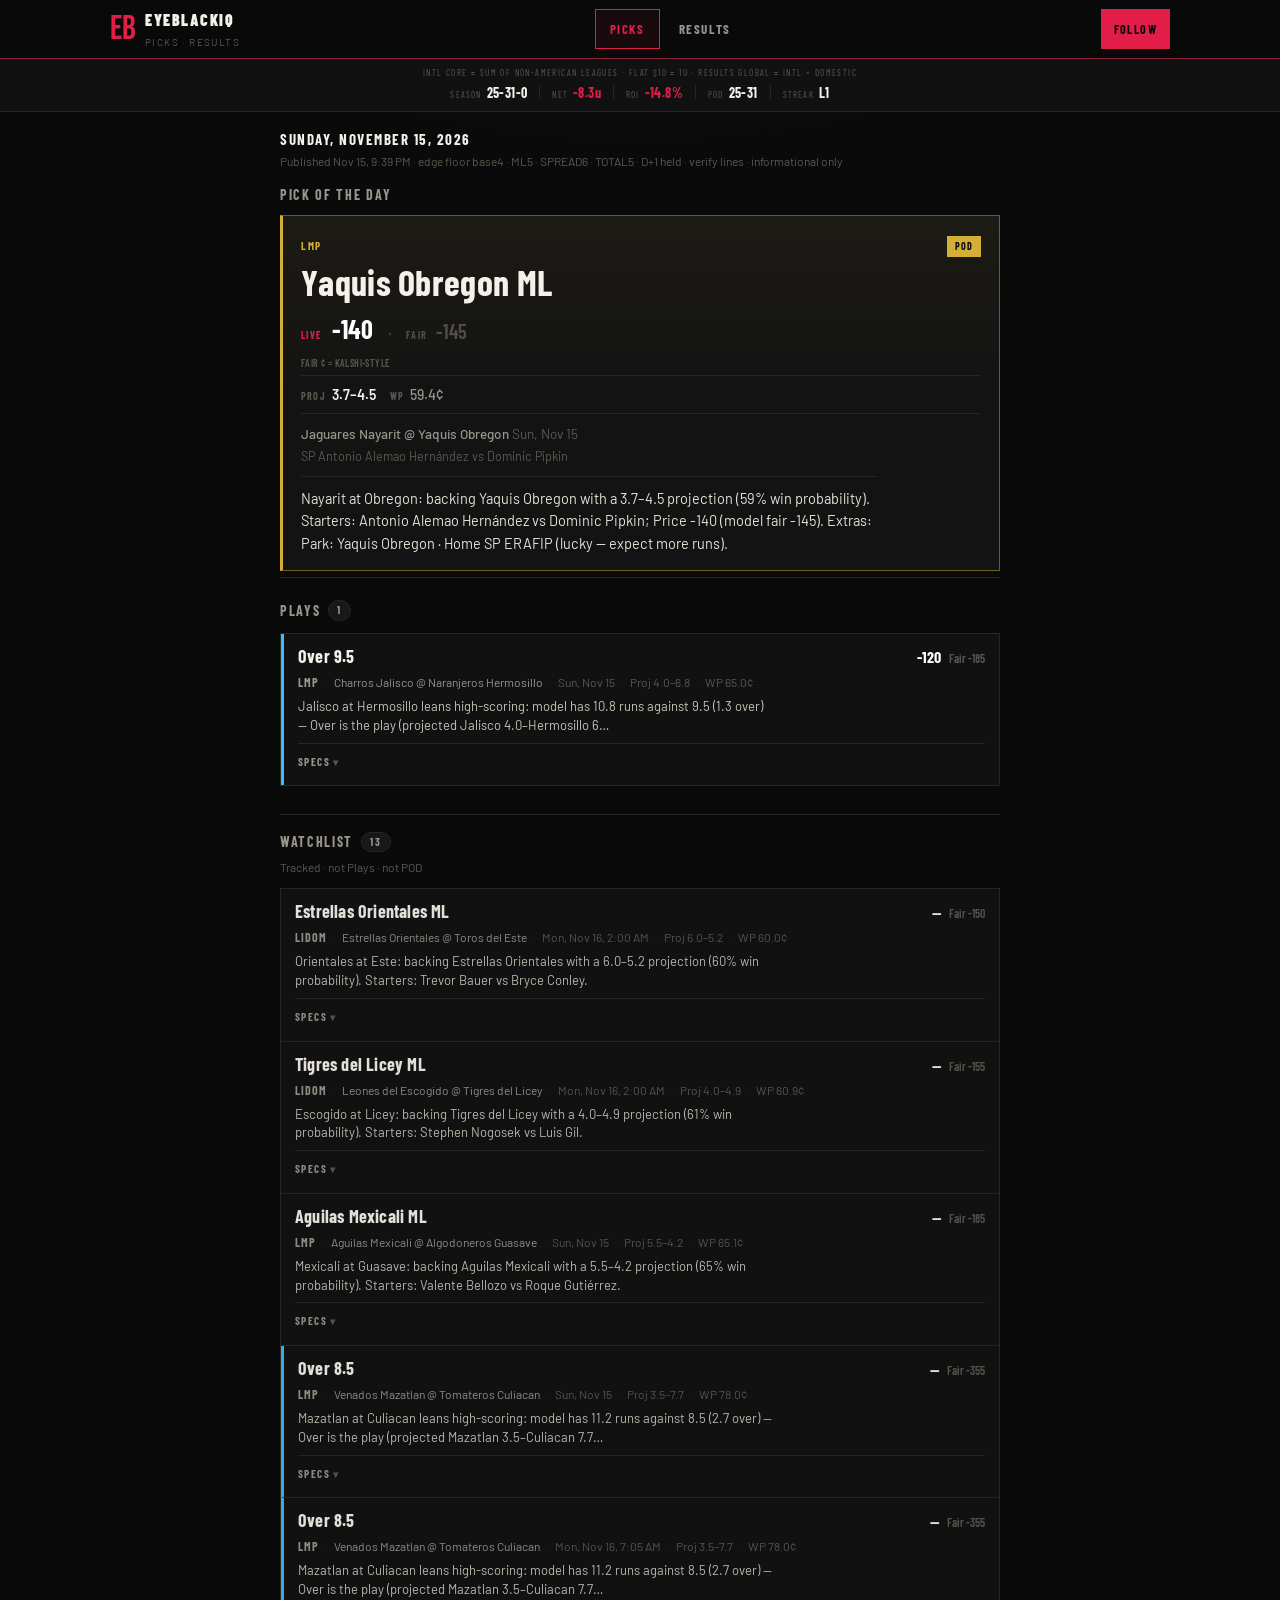
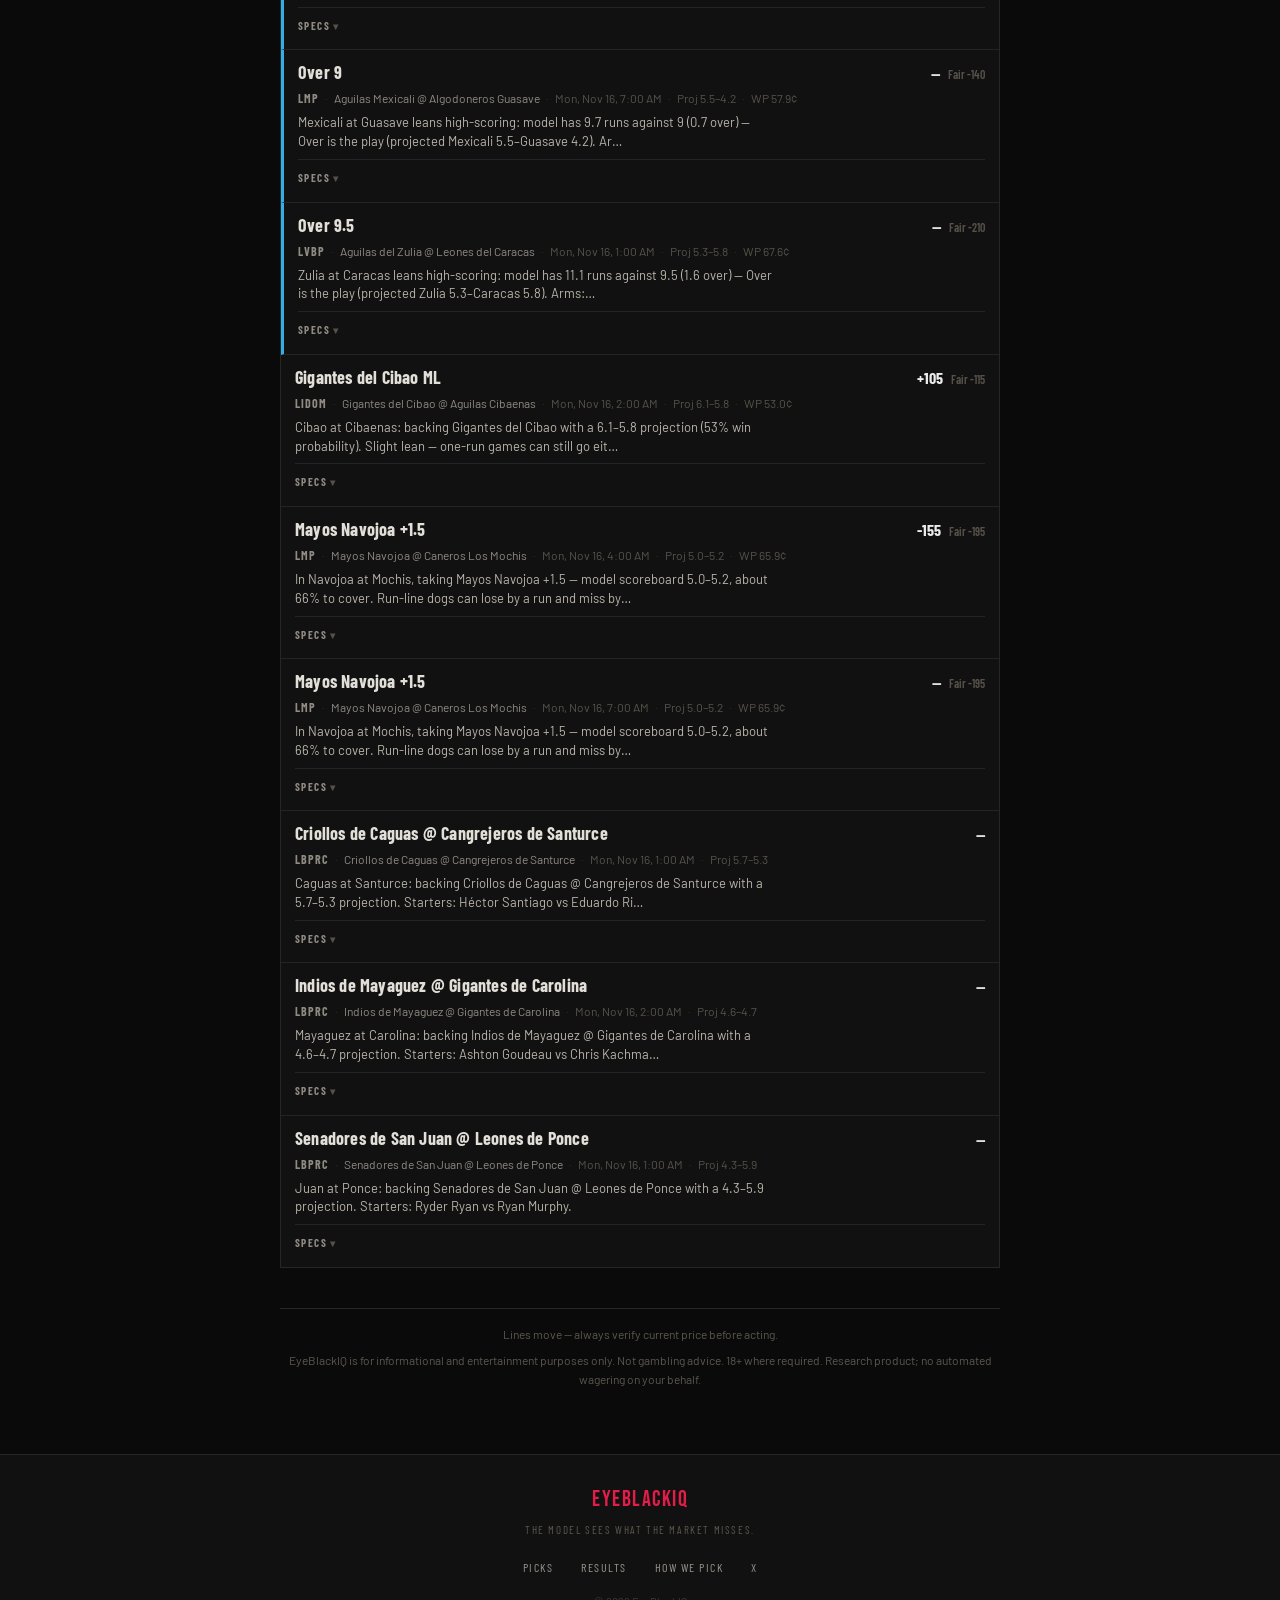
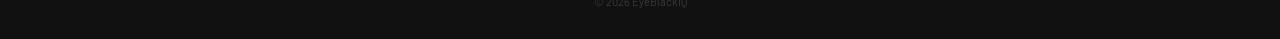
==== docs/index.html @ 1a7ff7d2 "docs: clean slip publish — Proj label + picks/watchlist cache bust Co-authored-by: Cursor <cursorage" ====
<!DOCTYPE html>
<html lang="en">
<head>
<meta charset="UTF-8">
<meta name="viewport" content="width=device-width, initial-scale=1.0">
<title>EyeBlackIQ</title>
<meta name="description" content="EyeBlackIQ — quantitative baseball Plays and Day-1 results. Model projection, fair price, no edge theater.">
<meta property="og:title" content="EyeBlackIQ">
<meta property="og:description" content="Model-backed baseball Plays. Flat units. Day-1 Results.">
<meta property="og:type" content="website">
<meta property="og:url" content="https://eyeblackiq.com/">
<meta name="twitter:card" content="summary">
<link rel="canonical" href="https://eyeblackiq.com/">
<link rel="icon" href="favicon.svg" type="image/svg+xml">
<link rel="stylesheet" href="style.css?v=20261115-proj">
<meta name="robots" content="noindex, nofollow, noarchive, nosnippet">
<link rel="preconnect" href="https://fonts.googleapis.com">
<link rel="preconnect" href="https://fonts.gstatic.com" crossorigin>
<link href="https://fonts.googleapis.com/css2?family=Bebas+Neue&family=Barlow+Condensed:wght@400;600;700;900&family=Barlow:wght@400;500;600&family=IBM+Plex+Mono:wght@500;600&display=swap" rel="stylesheet">
</head>
<body>

<a class="skip-link" href="#main">Skip to content</a>

<header>
  <div class="header-inner">
    <a class="logo-block" href="/" aria-label="EyeBlackIQ home">
      <span class="logo-eb" aria-hidden="true">EB</span>
      <div class="logo-text">
        <span class="logo-name">EyeBlackIQ</span>
        <span class="logo-tag">Picks · Results</span>
      </div>
    </a>
    <nav class="primary-nav" aria-label="Primary" role="tablist">
      <button type="button" class="nav-tab active" role="tab" aria-selected="true" id="nav-picks" data-tab="PICKS">Picks</button>
      <button type="button" class="nav-tab" role="tab" aria-selected="false" id="nav-results" data-tab="RESULTS">Results</button>
    </nav>
    <div class="social-links">
      <a href="https://x.com/EyeBlackIQ" target="_blank" rel="noopener" class="social-btn">Follow</a>
    </div>
  </div>
</header>

<div class="record-bar" aria-label="Season record">
  <div class="record-scope" id="record-scope">Winter CORE · Flat 1u</div>
  <div class="record-inner" id="record-bar-content">
    <div class="record-stat"><span class="stat-label">Season</span><span class="stat-value" id="bar-record">—</span></div>
    <div class="record-divider" aria-hidden="true"></div>
    <div class="record-stat"><span class="stat-label">Net</span><span class="stat-value" id="bar-units">—</span></div>
    <div class="record-divider" aria-hidden="true"></div>
    <div class="record-stat"><span class="stat-label">ROI</span><span class="stat-value" id="bar-roi">—</span></div>
    <div class="record-divider" aria-hidden="true"></div>
    <div class="record-stat"><span class="stat-label">POD</span><span class="stat-value" id="bar-pod">—</span></div>
    <div class="record-divider" aria-hidden="true"></div>
    <div class="record-stat"><span class="stat-label">Streak</span><span class="stat-value" id="bar-streak">—</span></div>
  </div>
</div>

<div class="date-bar">
  <span class="date-label" id="slip-date">Loading…</span>
  <span class="date-sublabel" id="slip-meta">Verify lines before acting · informational only</span>
</div>

<main id="main">

  <section id="picks-panel" role="tabpanel" aria-labelledby="nav-picks">
    <section class="pods-section" id="pods-section" aria-labelledby="pod-heading">
      <h2 class="section-title" id="pod-heading">Pick of the Day</h2>
      <div class="pod-row" id="pod-row">
        <p class="empty-state">Loading…</p>
      </div>
    </section>

    <section class="picks-section" id="plays-section" aria-labelledby="plays-heading">
      <h2 class="section-title" id="plays-heading">
        Plays
        <span class="count-badge" id="rec-count">0</span>
      </h2>
      <div class="picks-list" id="picks-grid">
        <p class="empty-state">Loading…</p>
      </div>
    </section>

    <section class="picks-section teaser-section" id="teaser-section" hidden aria-hidden="true">
      <h2 class="section-title">Watchlist <span class="count-badge" id="teaser-count">0</span></h2>
      <p class="section-note">Tracked · not Plays · not POD</p>
      <div class="picks-list picks-list--watch" id="teaser-grid"></div>
    </section>
  </section>

  <section id="results-section" class="results-section" role="tabpanel" aria-labelledby="nav-results" hidden>
    <div class="results-head">
      <h2 class="section-title">Results <span class="pod-badge" id="results-pod-badge">POD</span></h2>
      <p class="section-note" id="results-sub">Global = INTL + Domestic · Flat 1u · click a league to filter</p>
    </div>

    <div class="res-topline" id="results-topline" aria-label="Total record">
      <div class="res-topline-main">
        <div class="res-topline-scope" id="rc-topline-scope">GLOBAL</div>
        <div class="res-topline-record" id="rc-topline-record">—</div>
        <div class="res-topline-pnl" id="rc-topline-pnl">—</div>
      </div>
      <div class="res-topline-recent" id="rc-topline-recent" aria-label="Recent performance">
        <div class="res-recent-stat"><span class="rk">L10</span><span class="rv" id="rc-recent-l10">—</span></div>
        <div class="res-recent-stat"><span class="rk">Last 7d</span><span class="rv" id="rc-recent-7d">—</span></div>
        <div class="res-recent-stat"><span class="rk">Streak</span><span class="rv" id="rc-recent-streak">—</span></div>
        <div class="res-recent-stat"><span class="rk">Hit%</span><span class="rv" id="rc-recent-hr">—</span></div>
      </div>
    </div>

    <div class="chip-row" id="results-sport-tabs" role="group" aria-label="Results region">
      <button type="button" class="chip active" data-rsport="global" title="All-inclusive = INTL + Domestic">Global</button>
      <button type="button" class="chip" data-rsport="intl" title="Non-American leagues">INTL</button>
      <button type="button" class="chip" data-rsport="domestic" title="MLB + NCAA + MiLB">Domestic</button>
      <button type="button" class="chip chip-advanced" id="results-advanced-toggle" aria-expanded="false" aria-controls="results-advanced">Advanced</button>
    </div>
    <div id="results-advanced" hidden>
      <div class="chip-row" id="results-book-tabs" role="group" aria-label="Book drill-down">
        <button type="button" class="chip" data-rsport="winter" title="Winter subset of INTL">Winter</button>
        <button type="button" class="chip chip-archive" data-rsport="asia" title="Asia subset of INTL">Asia · Archive</button>
        <button type="button" class="chip chip-archive" data-rsport="mlb" title="MLB · Domestic">MLB · Archive</button>
        <button type="button" class="chip chip-archive" data-rsport="ncaa" title="NCAA · Domestic">NCAA · Archive</button>
        <button type="button" class="chip chip-archive" data-rsport="milb" title="MiLB · Domestic">MiLB · Archive</button>
      </div>
      <p class="section-note">Archive books · Flat 1u Record only</p>
    </div>

    <!-- A · Scoreboard -->
    <div class="res-board" id="results-board" aria-label="Global scoreboard">
      <div class="res-board-title">GLOBAL RECORD</div>
      <div class="res-board-global" id="rc-board-global">—</div>
      <div class="res-regions" id="results-regions"></div>
      <div class="res-tiles" id="results-tiles" role="group" aria-label="Leagues"></div>
      <div class="res-board-sum"><span id="rc-filter-label">All leagues</span><span id="rc-board-check">—</span></div>
    </div>

    <!-- B · Wheel + statsheet -->
    <div class="res-desk" id="results-desk">
      <div class="res-gauge" aria-label="Hit rate wheel">
        <div class="res-gauge-ring" id="rc-gauge-ring" style="--hr:50"><span id="rc-gauge-hr">—</span></div>
        <div class="res-gauge-meta">
          <div class="rk" id="rc-gauge-scope">Hit rate</div>
          <div class="rv" id="rc-record">—</div>
          <div class="res-gauge-pnl"><span class="rk" id="rc-pnl-label">PnL (Flat)</span> <span class="rv" id="rc-pnl">—</span></div>
          <div class="muted" id="rc-l50n-label">L50 n <span id="rc-l50n">—</span> · HR <span id="rc-hr">—</span></div>
        </div>
      </div>
      <div class="res-sheet" id="results-league-standings" aria-label="League statsheet"></div>
    </div>

    <div class="results-chart-wrap" id="results-equity-wrap" aria-label="Equity curve">
      <div class="results-chart-title" id="results-equity-title">Running PnL</div>
      <div class="equity-chart" id="results-equity-chart"></div>
    </div>
    <div class="results-chart-wrap" id="results-hr-wrap" aria-label="Hit rate by book" hidden>
      <div class="results-chart-title" id="results-hr-title">Hit rate by book</div>
      <div class="results-chart" id="results-hr-chart"></div>
    </div>
    <details class="results-chart-wrap results-chart-wrap--pnl" id="results-chart-wrap">
      <summary class="results-chart-title" id="results-chart-title">Season PnL by book</summary>
      <div class="results-chart" id="results-chart"></div>
    </details>
    <div class="results-note" id="results-note"></div>
    <div class="results-list-wrap" id="results-list-wrap">
      <ul class="watch-list results-list" id="results-list" role="list">
        <li class="empty-state">Loading Day-1…</li>
      </ul>
    </div>
  </section>

  <div class="disclaimer" id="disclaimer">
    <p>Lines move — always verify current price before acting.</p>
    <p>EyeBlackIQ is for informational and entertainment purposes only. Not gambling advice. 18+ where required. Research product; no automated wagering on your behalf.</p>
  </div>
</main>

<footer>
  <div class="footer-inner">
    <div class="footer-brand">
      <span class="footer-logo">EyeBlackIQ</span>
      <span class="footer-tag">The model sees what the market misses.</span>
    </div>
    <div class="footer-links">
      <button type="button" class="footer-link" id="footer-picks">Picks</button>
      <button type="button" class="footer-link" id="footer-results">Results</button>
      <a href="methodology.html">How we pick</a>
      <a href="https://x.com/EyeBlackIQ" target="_blank" rel="noopener">X</a>
    </div>
    <div class="footer-copy">© 2026 EyeBlackIQ</div>
  </div>
</footer>

<script>
document.title = 'EyeBlackIQ';

let slipData = null;
let day1Data = null;
let activeTab = 'PICKS';
let resultsSport = 'global';
let resultsLeague = null; // clickable league filter (null = all in region)
const PNL_FLAT_KEY = 'pnl_flat_u';

function fmtAm(v) {
  if (v == null || v === '') return null;
  if (typeof v === 'string') {
    const t = v.trim();
    if (/^[+-]\d+$/.test(t)) return t;
    // Decimal odds → American (honest book price)
    if (/^\d+(\.\d+)?$/.test(t) && Number(t) >= 1.01 && Number(t) < 50 && !/^\d{3,}$/.test(t)) {
      const d = Number(t);
      if (d >= 2) return `+${Math.round((d - 1) * 100)}`;
      return `${Math.round(-100 / (d - 1))}`;
    }
  }
  const n = Number(v);
  if (Number.isNaN(n)) return null;
  // Already American magnitude (e.g. 107, -120) — not 1.91 decimal
  if (Math.abs(n) >= 100 || Number.isInteger(n)) return n > 0 ? `+${Math.round(n)}` : `${Math.round(n)}`;
  if (n >= 1.01 && n < 50) {
    if (n >= 2) return `+${Math.round((n - 1) * 100)}`;
    return `${Math.round(-100 / (n - 1))}`;
  }
  return n > 0 ? `+${Math.round(n)}` : `${Math.round(n)}`;
}

function esc(s) {
  return String(s ?? '').replace(/</g, '');
}

/** 1–2 line context for collapsed list; full text stays in Specs. */
function shortBlurb(text, max = 140) {
  const s = String(text || '').trim();
  if (!s) return '';
  const cut = s.split(/(?<=[.!?])\s+/).slice(0, 2).join(' ');
  if (cut.length <= max) return cut;
  return cut.slice(0, max - 1).trimEnd() + '…';
}

function specsPanel(pick) {
  const live = fmtAm(pick.book_am);
  const fair = fmtAm(pick.fair_am);
  const wp = pick.model_wp_pct != null ? pick.model_wp_pct : pick.cover_pct;
  const meta = metaStack(pick);
  const facts = Array.isArray(pick.facts) ? pick.facts.filter(Boolean) : [];
  const sp = [pick.sp_away, pick.sp_home].filter(Boolean).join(' vs ');
  const blurb = String(pick.blurb || '').trim();
  const rows = [];
  const whenSpec = fmtWhen(pick);
  if (whenSpec) {
    rows.push(`<div class="spec-row"><span class="spec-k">When</span><span class="spec-v">${esc(whenSpec)}</span></div>`);
  }
  if (live || fair) {
    rows.push(`<div class="spec-row"><span class="spec-k">Odds</span><span class="spec-v">${live ? `Live ${live}` : ''}${live && fair ? ' · ' : ''}${fair ? `Fair ${fair}` : ''}</span></div>`);
  }
  if (wp != null) {
    rows.push(`<div class="spec-row"><span class="spec-k">Model WP</span><span class="spec-v">${Number(wp).toFixed(1)}¢ <span class="spec-hint">Kalshi-style Fair ¢</span></span></div>`);
  }
  meta.forEach(m => {
    rows.push(`<div class="spec-row"><span class="spec-k">${esc(m.k)}</span><span class="spec-v">${esc(m.v)}</span></div>`);
  });
  if (sp) rows.push(`<div class="spec-row"><span class="spec-k">SP</span><span class="spec-v">${esc(sp)}</span></div>`);
  function microLine(m, label) {
    if (!m || m.era == null) return '';
    const bits = [`${label} ERA ${m.era}`];
    if (m.fip != null) bits.push(`FIP ${m.fip}`);
    if (m.ip != null) bits.push(`${m.ip} IP`);
    const rates = [];
    if (m.k9 != null) rates.push(`K9 ${m.k9}`);
    if (m.bb9 != null) rates.push(`BB9 ${m.bb9}`);
    if (m.hr9 != null) rates.push(`HR9 ${m.hr9}`);
    if (m.whip != null) rates.push(`WHIP ${m.whip}`);
    if (rates.length) bits.push(rates.join(' · '));
    return bits.join(' · ');
  }
  const ma = microLine(pick.sp_away_micro, pick.sp_away || 'Away');
  const mh = microLine(pick.sp_home_micro, pick.sp_home || 'Home');
  if (ma) rows.push(`<div class="spec-row"><span class="spec-k">Away SP</span><span class="spec-v">${esc(ma)}</span></div>`);
  if (mh) rows.push(`<div class="spec-row"><span class="spec-k">Home SP</span><span class="spec-v">${esc(mh)}</span></div>`);
  if (facts.length) {
    rows.push(`<div class="spec-facts">${facts.map(f => `<span class="fact-chip">${esc(f)}</span>`).join('')}</div>`);
  }
  if (blurb) rows.push(`<p class="spec-blurb">${esc(blurb)}</p>`);
  if (!rows.length) return '';
  return `<div class="spec-body">${rows.join('')}</div>`;
}

function ouTone(side) {
  const s = String(side || '');
  if (/under/i.test(s)) return 'under';
  if (/over/i.test(s)) return 'over';
  return '';
}

function metaStack(p) {
  const items = [];
  const mkt = String(p.market || p.bet_type || '').toUpperCase();
  const side = String(p.side || p.bet || '');
  const isTotal = /TOTAL|OU|FG_TOTAL|F5_TOTAL/.test(mkt) || /^(over|under)\b/i.test(side);
  const hasSides = p.proj_away != null && p.proj_home != null;
  const short = /under/i.test(side) ? 'Under' : (/over/i.test(side) ? 'Over' : '');
  const wp = p.model_wp_pct != null ? p.model_wp_pct : p.cover_pct;

  // TOTAL only: proj vs line. Spreads/ML: projected score only (no µ-margin chip).
  if (isTotal && hasSides) {
    const tot = Number(p.proj_away) + Number(p.proj_home);
    const vs = p.line != null ? ` vs ${p.line}` : '';
    items.push({
      k: 'Proj',
      v: `${Number(p.proj_away).toFixed(1)}–${Number(p.proj_home).toFixed(1)} (${tot.toFixed(1)})${vs}${short ? ' — ' + short : ''}`,
      primary: true,
    });
  } else if (isTotal && p.proj_total != null && p.line != null) {
    items.push({
      k: 'Model',
      v: `${Number(p.proj_total).toFixed(1)} vs ${p.line}${short ? ' — ' + short : ''}`,
      primary: true,
    });
  } else if (hasSides) {
    items.push({
      k: 'Proj',
      v: `${Number(p.proj_away).toFixed(1)}–${Number(p.proj_home).toFixed(1)}`,
      primary: true,
    });
  }

  if (wp != null) {
    items.push({
      k: 'WP',
      v: `${Number(wp).toFixed(1)}¢`,
      primary: !(isTotal || hasSides),
    });
  }
  return items;
}

function priceStrip(pick) {
  const fair = fmtAm(pick.fair_am);
  const live = fmtAm(pick.book_am);
  if (!fair && !live) return '';
  const bits = [];
  // Live first (action price); Fair American secondary; Kalshi note on Fair ¢ in meta
  if (live) bits.push(`<span class="price-live"><span class="price-k">Live</span> ${live}</span>`);
  if (fair) bits.push(`<span class="price-fair"><span class="price-k">Fair</span> ${fair}</span>`);
  return `<div class="pick-prices" aria-label="Live and fair odds">${bits.join('<span class="price-sep" aria-hidden="true">·</span>')}<span class="price-caption">Fair ¢ = Kalshi-style</span></div>`;
}

function factsRow(pick, { skip = false } = {}) {
  if (skip) return '';
  const facts = Array.isArray(pick.facts) ? pick.facts.filter(Boolean) : [];
  if (!facts.length) return '';
  return `<div class="pick-facts">${facts.map(f => `<span class="fact-chip">${esc(f)}</span>`).join('')}</div>`;
}

function fmtWhen(pick) {
  // Viewer-local date/time when UTC stamp exists; else date + book HH:MM + league tz.
  if (pick.game_time_utc) {
    const d = new Date(pick.game_time_utc);
    if (!Number.isNaN(d.getTime())) {
      return d.toLocaleString(undefined, {
        weekday: 'short', month: 'short', day: 'numeric',
        hour: 'numeric', minute: '2-digit',
      });
    }
  }
  const gd = String(pick.signal_date || pick.game_date || '').slice(0, 10);
  let dateBit = '';
  if (gd) {
    const d0 = new Date(gd + 'T12:00:00');
    if (!Number.isNaN(d0.getTime())) {
      dateBit = d0.toLocaleDateString(undefined, { weekday: 'short', month: 'short', day: 'numeric' });
    } else {
      dateBit = gd;
    }
  }
  const t = String(pick.game_time || pick.first_pitch || '').trim();
  const tz = String(pick.first_pitch_tz || '').trim();
  if (t && dateBit) return `${dateBit} · ${t}${tz ? ' ' + tz : ''}`;
  if (t) return `${t}${tz ? ' ' + tz : ''}`;
  if (dateBit) return dateBit;
  return '';
}

function pickCard(pick, { hero = false } = {}) {
  const league = pick.league ? String(pick.league) : '';
  const meta = metaStack(pick);
  const tone = ouTone(pick.side);
  const cls = hero
    ? `pick-card pick-card--pod${tone ? ' pick--' + tone : ''}`
    : `pick-row pick-row--play${tone ? ' pick--' + tone : ''}`;
  const metaHtml = meta.map(r =>
    `<span class="meta-item"><span class="meta-k">${esc(r.k)}</span><span class="meta-v${r.primary ? '' : ' meta-v--secondary'}">${esc(r.v)}</span></span>`
  ).join('');
  const sp = [pick.sp_away, pick.sp_home].filter(Boolean).join(' vs ');
  const when = fmtWhen(pick);
  const blurb = String(pick.blurb || '').trim();
  const facts = Array.isArray(pick.facts) ? pick.facts.filter(Boolean).slice(0, 4) : [];
  return `
  <article class="${cls}">
    <div class="pick-header">
      <span class="pick-kicker">${esc(league)}</span>
      ${hero ? '<span class="pod-crown">POD</span>' : ''}
      ${tone ? `<span class="ou-chip ou-chip--${tone}">${tone === 'over' ? 'Over' : 'Under'}</span>` : ''}
    </div>
    <div class="pick-side">${esc(pick.side) || '—'}</div>
    ${priceStrip(pick)}
    ${metaHtml ? `<div class="meta-row" aria-label="Model synopsis">${metaHtml}</div>` : ''}
    ${pick.game ? `<div class="pick-game">${esc(pick.game)}${when ? ` <span class="pick-time">${esc(when)}</span>` : ''}</div>` : ''}
    ${sp ? `<div class="pick-sp">SP ${esc(sp)}</div>` : ''}
    ${!blurb && facts.length ? `<div class="pick-facts">${facts.map(f => `<span class="fact-chip">${esc(f)}</span>`).join('')}</div>` : ''}
    ${blurb ? `<p class="pick-blurb">${esc(blurb)}</p>` : ''}
  </article>`;
}

/** Plays + Watchlist = lean list + click-to-expand Specs (POD stays hero card). */
function leanListItem(pick, { watch = false } = {}) {
  const live = fmtAm(pick.book_am);
  const fair = fmtAm(pick.fair_am);
  const league = pick.league ? String(pick.league) : '';
  const when = fmtWhen(pick);
  const tone = ouTone(pick.side);
  const bits = [];
  if (league) bits.push(`<span class="watch-lg">${esc(league)}</span>`);
  if (pick.game) bits.push(`<span class="watch-game">${esc(pick.game)}</span>`);
  if (when) bits.push(`<span class="watch-time">${esc(when)}</span>`);
  if (pick.proj_away != null && pick.proj_home != null) {
    bits.push(`<span class="watch-proj">Proj ${Number(pick.proj_away).toFixed(1)}–${Number(pick.proj_home).toFixed(1)}</span>`);
  } else if (pick.proj_total != null) {
    bits.push(`<span class="watch-proj">Proj μ ${Number(pick.proj_total).toFixed(1)}</span>`);
  }
  const leanWp = pick.model_wp_pct != null ? pick.model_wp_pct : pick.cover_pct;
  if (leanWp != null) {
    bits.push(`<span class="watch-wp">WP ${Number(leanWp).toFixed(1)}¢</span>`);
  }
  const ctx = shortBlurb(pick.blurb);
  const specs = specsPanel(pick);
  return `
  <li class="watch-item${tone ? ' pick--' + tone : ''}${watch ? ' watch-item--teaser' : ''}">
    <div class="watch-main">
      <span class="watch-side">${esc(pick.side) || '—'}</span>
      <span class="watch-odds" aria-label="American odds">${live ? `<span class="watch-live">${live}</span>` : '—'}${fair ? `<span class="watch-fair">Fair ${fair}</span>` : ''}</span>
    </div>
    ${bits.length ? `<div class="watch-sub">${bits.join('<span class="watch-dot" aria-hidden="true">·</span>')}</div>` : ''}
    ${ctx ? `<p class="watch-ctx">${esc(ctx)}</p>` : ''}
    ${specs ? `<details class="spec-drop"><summary>Specs</summary>${specs}</details>` : ''}
  </li>`;
}
function watchListItem(pick) { return leanListItem(pick, { watch: true }); }

function resultsListItem(r, key) {
  const pv = Number(r[key] != null ? r[key] : r.pnl_u || 0);
  const cls = pv > 0 ? 'pos' : (pv < 0 ? 'neg' : '');
  const bet = String(r.bet || '');
  const tone = ouTone(bet);
  const odds = fmtAm(r.odds) || (r.odds != null && r.odds !== '' ? esc(r.odds) : '—');
  const note = String(r.note || '').trim();
  const tag = String(r.outcome_tag || '').trim();
  const closeLoss = !!r.close_loss || /CLOSE LOSS/i.test(tag) || /CLOSE LOSS/i.test(note);
  const closeWin = !!r.close_win || /CLOSE WIN/i.test(tag);
  const ctx = shortBlurb(note, 140);
  const when = fmtWhen(r);
  const bits = [];
  if (when) bits.push(`<span class="watch-time">${esc(when)}</span>`);
  else if (r.date) bits.push(`<span class="watch-time">${esc(r.date)}</span>`);
  if (r.league) bits.push(`<span class="watch-lg">${esc(r.league)}</span>`);
  if (r.market) bits.push(`<span class="watch-hit">${esc(r.market)}</span>`);
  if (r.actual != null && r.actual !== '') bits.push(`<span class="watch-proj">${esc(r.actual)}</span>`);
  if (closeLoss) bits.push(`<span class="outcome-tag outcome-tag--close-loss">CLOSE LOSS</span>`);
  else if (closeWin) bits.push(`<span class="outcome-tag outcome-tag--close-win">CLOSE WIN</span>`);
  else if (tag) bits.push(`<span class="outcome-tag">${esc(tag)}</span>`);
  const specRows = [];
  specRows.push(`<div class="spec-row"><span class="spec-k">Odds</span><span class="spec-v">${odds}</span></div>`);
  if (r.book) specRows.push(`<div class="spec-row"><span class="spec-k">Book</span><span class="spec-v">${esc(r.book)}</span></div>`);
  if (r.actual != null && r.actual !== '') {
    specRows.push(`<div class="spec-row"><span class="spec-k">Score</span><span class="spec-v">${esc(r.actual)}</span></div>`);
  }
  if (r.cover_margin_runs != null && r.cover_margin_runs !== '') {
    specRows.push(`<div class="spec-row"><span class="spec-k">Cover</span><span class="spec-v">${esc(Number(r.cover_margin_runs).toFixed(1))}</span></div>`);
  }
  specRows.push(`<div class="spec-row"><span class="spec-k">PnL</span><span class="spec-v ${cls}">${fmtU(pv)}</span></div>`);
  if (note) specRows.push(`<p class="spec-blurb">${esc(note)}</p>`);
  return `
  <li class="watch-item results-item ${cls}${tone ? ' pick--' + tone : ''}${closeLoss ? ' results-item--close-loss' : ''}">
    <div class="watch-main">
      <span class="watch-side">${esc(bet) || '—'}</span>
      <span class="watch-odds" aria-label="American odds">
        <span class="watch-live">${odds}</span>
        <span class="watch-result ${resultClass(r.result)}">${esc(r.result) || '—'}</span>
      </span>
    </div>
    ${bits.length ? `<div class="watch-sub">${bits.join('<span class="watch-dot" aria-hidden="true">·</span>')}</div>` : ''}
    ${ctx ? `<p class="watch-ctx">${esc(ctx)}</p>` : ''}
    <details class="spec-drop">
      <summary>Specs</summary>
      <div class="spec-body">${specRows.join('')}</div>
    </details>
  </li>`;
}

function isPlay(p) {
  if (!p || typeof p !== 'object') return false;
  if (String(p.confidence || '') === 'lower') return false;
  const tier = String(p.public_tier || p.tier || '').toUpperCase();
  const tab = String(p.tab || '').toUpperCase();
  const src = String(p.pick_source || '').toUpperCase();
  if (tier === 'PLAY' || tier === 'CORE' || tier === 'FINAL') return true;
  if (tab === 'FINAL') return true;
  if (src.includes('FINAL_CORE')) return true;
  // Engine often stamps is_pod / Play confidence without public_tier
  if (p.is_pod) return true;
  if (String(p.confidence || '').toLowerCase() === 'play') return true;
  return false;
}

function renderPicks() {
  const today = slipData?.date || '';
  const fwdHeld = String((slipData?.policy || {}).forward_slate || 'held') === 'held';
  const all = (slipData?.recommended || []).filter(isPlay).filter(p => {
    if (!p.signal_date) return true;
    if (p.signal_date === today) return true;
    // D+1: hold off public Plays until stamp day (policy.forward_slate=held)
    if (fwdHeld) return false;
    try {
      const d0 = new Date(today + 'T12:00:00Z');
      const d1 = new Date(d0.getTime() + 86400000).toISOString().slice(0, 10);
      return p.signal_date === d1;
    } catch (e) { return p.signal_date === today; }
  });
  const podsRaw = Array.isArray(slipData?.pod)
    ? slipData.pod
    : (slipData?.pod ? [slipData.pod] : []);
  const pods = (podsRaw.length ? podsRaw : all.filter(p => p.is_pod)).filter(isPlay);
  const podKeys = new Set(pods.map(p => `${p.side}|${p.game}|${p.signal_date || ''}`));
  // POD exclusivity: do not re-list POD under Plays
  const rest = all.filter(p => !podKeys.has(`${p.side}|${p.game}|${p.signal_date || ''}`));
  const emptyDay = !!slipData?.empty || (!all.length && !pods.length);

  const podEl = document.getElementById('pod-row');
  const grid = document.getElementById('picks-grid');
  const count = document.getElementById('rec-count');
  const playsSec = document.getElementById('plays-section');

  if (podEl) {
    podEl.innerHTML = pods.length
      ? pods.map(p => pickCard(p, { hero: true })).join('')
      : '<p class="empty-state">No POD today</p>';
  }

  if (count) count.textContent = String(rest.length);
  if (grid && playsSec) {
    if (emptyDay) {
      playsSec.hidden = false;
      if (count) count.textContent = '0';
      grid.innerHTML = '<div class="empty-panel"><strong>No Picks Today</strong><span>No Play cleared.</span></div>';
      if (podEl) podEl.innerHTML = '<p class="empty-state">No POD today</p>';
    } else if (!rest.length) {
      playsSec.hidden = true;
      grid.innerHTML = '';
    } else {
      playsSec.hidden = false;
      // List-leaner Plays (POD remains hero card above)
      grid.innerHTML = `<ul class="watch-list watch-list--plays" role="list">${rest.map(p => leanListItem(p)).join('')}</ul>`;
    }
  }

  const teaserSec = document.getElementById('teaser-section');
  const teaserGrid = document.getElementById('teaser-grid');
  const teaserCount = document.getElementById('teaser-count');
  // Watchlist always when tracked PLUS exists (even on Play days) — list UX, not cards
  const watch = (slipData?.teaser || []).filter(p =>
    String(p.confidence || '') === 'lower' || String(p.public_tier || '') === 'Watchlist'
  );
  if (teaserSec && teaserGrid) {
    if (watch.length) {
      teaserSec.hidden = false;
      teaserSec.setAttribute('aria-hidden', 'false');
      if (teaserCount) teaserCount.textContent = String(watch.length);
      teaserGrid.innerHTML = `<ul class="watch-list" role="list">${watch.map(watchListItem).join('')}</ul>`;
    } else {
      teaserSec.hidden = true;
      teaserSec.setAttribute('aria-hidden', 'true');
      teaserGrid.innerHTML = '';
    }
  }
}

function updateRecordBar(rec) {
  const set = (id, v) => { const el = document.getElementById(id); if (el) el.textContent = v; };
  const net = rec.net_units || 0;
  set('bar-record', `${rec.wins || 0}-${rec.losses || 0}-${rec.pushes || 0}`);
  set('bar-units', `${net >= 0 ? '+' : ''}${Number(net).toFixed(1)}u`);
  set('bar-roi', `${(rec.roi || 0) >= 0 ? '+' : ''}${Number(rec.roi || 0).toFixed(1)}%`);
  set('bar-pod', `${rec.pod_wins || 0}-${rec.pod_losses || 0}`);
  set('bar-streak', rec.streak || '—');
  const uel = document.getElementById('bar-units');
  const rel = document.getElementById('bar-roi');
  if (uel) uel.className = 'stat-value ' + (net >= 0 ? 'positive' : 'negative');
  if (rel) rel.className = 'stat-value ' + ((rec.roi || 0) >= 0 ? 'positive' : 'negative');
  const scope = document.getElementById('record-scope');
  if (scope) {
    const src = rec.source || 'INTL CORE';
    const units = rec.units_policy || 'Flat 1u';
    scope.textContent = `${src} · ${units} · Results Global = INTL + Domestic`;
  }
}

function updateDateBar(slip) {
  const dateEl = document.getElementById('slip-date');
  const metaEl = document.getElementById('slip-meta');
  if (dateEl) {
    if (slip.date) {
      const d = new Date(slip.date + 'T12:00:00');
      dateEl.textContent = d.toLocaleDateString('en-US', { weekday: 'long', month: 'long', day: 'numeric', year: 'numeric' });
    } else {
      dateEl.textContent = 'No slip date';
    }
  }
  if (metaEl) {
    let gen = '';
    if (slip.generated) {
      try {
        const g = new Date(slip.generated);
        gen = `Published ${g.toLocaleString('en-US', { month: 'short', day: 'numeric', hour: 'numeric', minute: '2-digit' })} · `;
      } catch (e) { /* ignore */ }
    }
    const floor = (slip.policy && (slip.policy.edge_floor_label || (slip.policy.edge_floor_pp != null ? `${slip.policy.edge_floor_pp}pp` : ''))) || '3.5pp';
    const fwd = (slip.policy && slip.policy.forward_slate === 'published') ? 'D+1 on' : 'D+1 held';
    metaEl.textContent = `${gen}edge floor ${floor} · ${fwd} · verify lines · informational only`;
  }
  // Dynamic OG title hint for shares
  if (slip.pod && slip.pod[0] && slip.pod[0].side) {
    document.title = `EyeBlackIQ · POD ${slip.pod[0].side}`;
  }
}

async function loadDay1() {
  if (day1Data) return day1Data;
  const bust = 't=' + Date.now();
  for (const url of ['data/day1_results_latest.json?' + bust]) {
    try {
      const r = await fetch(url, { cache: 'no-store' });
      if (!r.ok) continue;
      day1Data = await r.json();
      if (day1Data) return day1Data;
    } catch (e) { /* next */ }
  }
  return null;
}

function fmtU(v) {
  const n = Number(v || 0);
  return (n >= 0 ? '+' : '') + n.toFixed(2) + 'u';
}
function resultClass(res) {
  const r = (res || '').toLowerCase();
  if (r === 'correct') return 'res-win';
  if (r === 'wrong') return 'res-loss';
  if (r === 'push') return 'res-push';
  return 'res-void';
}
function rowsForSport(d, sport, leagueFilter) {
  if (!d) return [];
  function blockRows(b) {
    if (!b) return [];
    if (b.l50 && b.l50.length) return b.l50.slice();
    const raw = b.slip_rows || [];
    return raw
      .filter(r => ['correct', 'wrong', 'push'].includes(String(r.result || '').toLowerCase()))
      .sort((a, b) => String(b.date || '').localeCompare(String(a.date || '')))
      .slice(0, 50);
  }
  let rows = [];
  if (sport === 'global') {
    if (d.global && d.global.l50 && d.global.l50.length) rows = d.global.l50.slice();
    else if (d.global_l50 && d.global_l50.length) rows = d.global_l50.slice();
    else rows = []
      .concat(blockRows(d.mlb), blockRows(d.ncaa), blockRows(d.milb), blockRows(d.asia), blockRows(d.winter))
      .sort((a, b) => String(b.date || '').localeCompare(String(a.date || '')))
      .slice(0, 50);
  } else if (sport === 'intl') {
    rows = blockRows(d.intl);
    if (!rows.length) rows = []
      .concat(blockRows(d.winter), blockRows(d.asia))
      .sort((a, b) => String(b.date || '').localeCompare(String(a.date || '')))
      .slice(0, 50);
  } else if (sport === 'domestic') {
    rows = blockRows(d.domestic);
    if (!rows.length) rows = []
      .concat(blockRows(d.mlb), blockRows(d.ncaa), blockRows(d.milb))
      .sort((a, b) => String(b.date || '').localeCompare(String(a.date || '')))
      .slice(0, 50);
  } else if (sport === 'mlb') rows = blockRows(d.mlb);
  else if (sport === 'asia') rows = blockRows(d.asia);
  else if (sport === 'winter') rows = blockRows(d.winter);
  else if (sport === 'ncaa') rows = blockRows(d.ncaa);
  else if (sport === 'milb') rows = blockRows(d.milb);
  if (leagueFilter) {
    const lf = String(leagueFilter).toUpperCase();
    rows = rows.filter(r => String(r.league || '').toUpperCase() === lf);
  }
  return rows;
}

function tallyRows(rows, key) {
  let w = 0, l = 0, p = 0, pnl = 0;
  rows.forEach(r => {
    const res = (r.result || '').toLowerCase();
    if (res === 'correct') w++;
    else if (res === 'wrong') l++;
    else if (res === 'push') p++;
    pnl += Number(r[key] != null ? r[key] : r.pnl_u || 0);
  });
  const den = w + l;
  return {
    correct: w, wrong: l, push: p, n: rows.length,
    hr: den ? w / den : null, pnl_u: pnl,
    record: `${w}-${l}` + (p ? `-${p}` : '')
  };
}

function equityFromRows(rows, key) {
  const chron = rows.slice().sort((a, b) => String(a.date || '').localeCompare(String(b.date || '')));
  let cum = 0;
  return chron.map(r => {
    cum += Number(r[key] != null ? r[key] : r.pnl_u || 0);
    return { date: r.date, cum_u: cum };
  });
}

function leagueRowsForSport(d, sport) {
  if (!d) return [];
  if (sport === 'global' && d.global && d.global.by_league) return d.global.by_league;
  if (sport === 'intl' && d.intl && d.intl.by_league) return d.intl.by_league;
  if (sport === 'domestic' && d.domestic && d.domestic.by_league) return d.domestic.by_league;
  if (sport === 'winter' && d.winter && d.winter.by_league) return d.winter.by_league;
  if (sport === 'asia' && d.asia && d.asia.by_league) {
    const bl = d.asia.by_league;
    if (Array.isArray(bl)) return bl;
    return Object.keys(bl).map(lg => {
      const s = bl[lg] || {};
      return {
        league: lg, region: 'INTL',
        wins: s.correct || 0, losses: s.wrong || 0, pushes: s.push || 0,
        n: s.graded || s.n || 0, hr: s.hr, pnl_u: s.pnl_u, record: s.record
      };
    });
  }
  return [];
}

function renderResultsChart(d) {
  const host = document.getElementById('results-chart');
  const title = document.getElementById('results-chart-title');
  if (!host) return;
  const chart = d && d.chart;
  const bars = (chart && chart.bars) || [];
  if (title) title.textContent = (chart && chart.title) || 'Season PnL by book';
  if (!bars.length) { host.innerHTML = ''; return; }
  const maxAbs = Math.max(1, ...bars.map(b => Math.abs(Number(b.pnl_u) || 0)));
  host.innerHTML = bars.map(b => {
    const v = Number(b.pnl_u) || 0;
    const pct = Math.max(4, Math.round((Math.abs(v) / maxAbs) * 100));
    const cls = v >= 0 ? 'pos' : 'neg';
    const label = String(b.label || '').replace(/</g, '');
    const txt = (v >= 0 ? '+' : '') + v.toFixed(1) + 'u';
    return `<div class="rc-bar-row"><span class="rc-bar-label">${label}</span><div class="rc-bar-track"><div class="rc-bar-fill ${cls}" style="width:${pct}%"></div></div><span class="rc-bar-val ${cls}">${txt}</span></div>`;
  }).join('');
}

function renderHrChart(d) {
  const host = document.getElementById('results-hr-chart');
  const title = document.getElementById('results-hr-title');
  if (!host) return;
  let bars = (d && d.hr_chart && d.hr_chart.bars) || [];
  if (!bars.length && d) {
    // Derive from slip_summary when hr_chart absent
    bars = ['mlb', 'asia', 'winter', 'ncaa'].map(k => {
      const s = (d[k] && d[k].slip_summary) || {};
      const hr = s.hr != null ? Number(s.hr) : null;
      return { label: k.toUpperCase() === 'NCAA' ? 'NCAA' : k.charAt(0).toUpperCase() + k.slice(1), hr, n: s.n || 0 };
    }).filter(b => b.hr != null);
  }
  if (title) title.textContent = (d && d.hr_chart && d.hr_chart.title) || 'Hit rate by book';
  if (!bars.length) { host.innerHTML = ''; return; }
  host.innerHTML = bars.map(b => {
    const hr = Number(b.hr || 0) * 100;
    const pct = Math.max(4, Math.min(100, Math.round(hr)));
    const cls = hr >= 55 ? 'pos' : (hr >= 50 ? 'mid' : 'neg');
    const label = String(b.label || '').replace(/</g, '');
    return `<div class="rc-bar-row"><span class="rc-bar-label">${label}</span><div class="rc-bar-track"><div class="rc-bar-fill ${cls}" style="width:${pct}%"></div></div><span class="rc-bar-val ${cls}">${hr.toFixed(1)}%</span></div>`;
  }).join('');
}

function seasonForSport(d, sport) {
  if (!d) return null;
  if (sport === 'asia') return d.asia && d.asia.slip_summary;
  if (sport === 'winter') return d.winter && d.winter.slip_summary;
  if (sport === 'ncaa') return d.ncaa && d.ncaa.slip_summary;
  if (sport === 'mlb') return d.mlb && d.mlb.slip_summary;
  if (sport === 'milb') return d.milb && d.milb.slip_summary;
  if (sport === 'intl') return d.intl && d.intl.slip_summary;
  if (sport === 'domestic') return d.domestic && d.domestic.slip_summary;
  // Global = all-inclusive INTL + Domestic (never Winter-only)
  if (sport === 'global') {
    if (d.global && d.global.slip_summary) return d.global.slip_summary;
    if (d.global && d.global.by_league && d.global.by_league.length) {
      const rows = d.global.by_league;
      const c = rows.reduce((a, r) => a + Number(r.wins || 0), 0);
      const w = rows.reduce((a, r) => a + Number(r.losses || 0), 0);
      const p = rows.reduce((a, r) => a + Number(r.pushes || 0), 0);
      const pnl = rows.reduce((a, r) => a + Number(r.pnl_u || 0), 0);
      const den = c + w;
      return { correct: c, wrong: w, push: p, n: c + w + p, hr: den ? c / den : null, pnl_u: pnl,
        note: 'Global = sum of leagues' };
    }
  }
  return null;
}

function renderBoardAndTiles(d, sport, leagueFilter, unitKey) {
  const tilesHost = document.getElementById('results-tiles');
  const regionsHost = document.getElementById('results-regions');
  const boardGlobal = document.getElementById('rc-board-global');
  const boardCheck = document.getElementById('rc-board-check');
  const filterLab = document.getElementById('rc-filter-label');
  const leagues = leagueRowsForSport(d, sport) || [];
  const season = seasonForSport(d, sport);
  if (boardGlobal) {
    if (leagueFilter) {
      const lg = leagues.find(x => String(x.league).toUpperCase() === String(leagueFilter).toUpperCase());
      boardGlobal.textContent = lg
        ? `${lg.league} ${lg.record || ((lg.wins||0)+'-'+(lg.losses||0))} · ${fmtU(lg.pnl_u)}`
        : String(leagueFilter);
    } else if (season) {
      const rec = `${season.correct || 0}-${season.wrong || 0}` + ((season.push || 0) ? `-${season.push}` : '');
      boardGlobal.innerHTML = `<span>${esc(rec)}</span> <span class="${(season.pnl_u||0)>=0?'pos':'neg'}">${fmtU(season.pnl_u)}</span>`;
    } else boardGlobal.textContent = '—';
  }
  if (regionsHost && d.global && d.global.by_region) {
    const intl = d.global.by_region.INTL || d.intl && d.intl.slip_summary || {};
    const dom = d.global.by_region.DOMESTIC || d.domestic && d.domestic.slip_summary || {};
    regionsHost.innerHTML = `
      <button type="button" class="res-region ${sport==='intl'?'active':''}" data-rsport="intl">
        <div class="lab">INTL</div>
        <div class="wl">${esc((intl.record) || ((intl.correct||0)+'-'+(intl.wrong||0)))}</div>
        <div class="${(intl.pnl_u||0)>=0?'pos':'neg'}">${fmtU(intl.pnl_u)}</div>
      </button>
      <button type="button" class="res-region ${sport==='domestic'?'active':''}" data-rsport="domestic">
        <div class="lab">Domestic</div>
        <div class="wl">${esc((dom.record) || ((dom.correct||0)+'-'+(dom.wrong||0)))}</div>
        <div class="${(dom.pnl_u||0)>=0?'pos':'neg'}">${fmtU(dom.pnl_u)}</div>
      </button>`;
  } else if (regionsHost) regionsHost.innerHTML = '';
  if (tilesHost) {
    if (!leagues.length) { tilesHost.innerHTML = ''; }
    else {
      tilesHost.innerHTML = leagues.map(r => {
        const lg = String(r.league || '');
        const on = leagueFilter && String(leagueFilter).toUpperCase() === lg.toUpperCase();
        const cls = Number(r.pnl_u || 0) >= 0 ? 'pos' : 'neg';
        return `<button type="button" class="res-tile ${on?'active':''}" data-league="${esc(lg)}" aria-pressed="${on?'true':'false'}">
          <div class="lg">${esc(lg)}</div>
          <div class="wl">${esc(r.record || ((r.wins||0)+'-'+(r.losses||0)))}</div>
          <div class="${cls}">${fmtU(r.pnl_u)}</div>
        </button>`;
      }).join('');
    }
  }
  if (filterLab) filterLab.textContent = leagueFilter ? `Filter · ${leagueFilter}` : 'All leagues in view';
  if (boardCheck && leagues.length) {
    const sw = leagues.reduce((a, r) => a + Number(r.wins || 0), 0);
    const sl = leagues.reduce((a, r) => a + Number(r.losses || 0), 0);
    const su = leagues.reduce((a, r) => a + Number(r.pnl_u || 0), 0);
    boardCheck.textContent = `sum ${sw}-${sl} · ${fmtU(su)}`;
  } else if (boardCheck) boardCheck.textContent = '—';
}

function renderLeagueStandings(d, sport, leagueFilter) {
  const host = document.getElementById('results-league-standings');
  if (!host) return;
  let rows = leagueRowsForSport(d, sport) || [];
  let head = sport === 'global' ? 'Statsheet · Global' : `Statsheet · ${String(sport).toUpperCase()}`;
  if (!rows.length) { host.innerHTML = ''; return; }
  if (leagueFilter) {
    rows = rows.filter(r => String(r.league || '').toUpperCase() === String(leagueFilter).toUpperCase());
    head += ` · ${leagueFilter}`;
  }
  const sumW = rows.reduce((a, r) => a + Number(r.wins || 0), 0);
  const sumL = rows.reduce((a, r) => a + Number(r.losses || 0), 0);
  const sumP = rows.reduce((a, r) => a + Number(r.pushes || 0), 0);
  const sumU = rows.reduce((a, r) => a + Number(r.pnl_u || 0), 0);
  host.innerHTML =
    `<div class="lg-head">${head} <span class="lg-sum">${sumW}-${sumL}${sumP ? '-' + sumP : ''} · ${fmtU(sumU)}</span></div>` +
    `<div class="lg-row lg-row--head"><span>League</span><span>Region</span><span>W-L</span><span>Hit%</span><span>PnL</span></div>` +
    rows.map(r => {
      const hr = r.hr != null ? (Number(r.hr) * 100).toFixed(0) + '%' : '—';
      const cls = Number(r.pnl_u || 0) >= 0 ? 'pos' : 'neg';
      const on = leagueFilter && String(leagueFilter).toUpperCase() === String(r.league || '').toUpperCase();
      return `<button type="button" class="lg-row lg-row--btn ${on?'active':''}" data-league="${esc(r.league || '')}">
        <span class="lg-name">${esc(r.league || '')}</span>
        <span class="muted">${esc(r.region || '')}</span>
        <span>${esc(r.record || ((r.wins||0)+'-'+(r.losses||0)))}</span>
        <span>${hr}</span>
        <span class="${cls}">${fmtU(r.pnl_u)}</span>
      </button>`;
    }).join('') +
    `<div class="lg-row lg-row--total"><span>TOTAL</span><span></span><span>${sumW}-${sumL}${sumP?'-'+sumP:''}</span><span></span><span class="${sumU>=0?'pos':'neg'}">${fmtU(sumU)}</span></div>`;
}

function renderEquityCurve(curve) {
  const wrap = document.getElementById('results-equity-wrap');
  const host = document.getElementById('results-equity-chart');
  const title = document.getElementById('results-equity-title');
  if (!wrap || !host) return;
  if (!curve || !curve.length) { wrap.hidden = true; host.innerHTML = ''; return; }
  wrap.hidden = false;
  if (title) title.textContent = resultsLeague
    ? `Running PnL · ${resultsLeague} (Flat)`
    : `Running PnL · ${resultsSport} (Flat)`;
  const vals = curve.map(p => Number(p.cum_u || 0));
  const minV = Math.min(0, ...vals);
  const maxV = Math.max(0, ...vals);
  const span = Math.max(0.01, maxV - minV);
  const w = 320, h = 72, pad = 4;
  const pts = curve.map((p, i) => {
    const x = pad + (i / Math.max(1, curve.length - 1)) * (w - pad * 2);
    const y = h - pad - ((Number(p.cum_u || 0) - minV) / span) * (h - pad * 2);
    return `${x.toFixed(1)},${y.toFixed(1)}`;
  }).join(' ');
  const last = vals[vals.length - 1] || 0;
  const zeroY = h - pad - ((0 - minV) / span) * (h - pad * 2);
  const cls = last >= 0 ? 'pos' : 'neg';
  host.innerHTML = `<svg viewBox="0 0 ${w} ${h}" class="equity-svg" role="img" aria-label="Running PnL"><line x1="${pad}" x2="${w-pad}" y1="${zeroY}" y2="${zeroY}" class="equity-zero"/><polyline points="${pts}" class="equity-line ${cls}" fill="none"/></svg><div class="equity-end ${cls}">${fmtU(last)}</div>`;
}

function renderGauge(tally) {
  const ring = document.getElementById('rc-gauge-ring');
  const hrEl = document.getElementById('rc-gauge-hr');
  const scope = document.getElementById('rc-gauge-scope');
  const hrPct = tally.hr != null ? Math.round(tally.hr * 1000) / 10 : null;
  if (ring) ring.style.setProperty('--hr', hrPct != null ? String(hrPct) : '0');
  if (hrEl) hrEl.textContent = hrPct != null ? hrPct.toFixed(1) + '%' : '—';
  if (scope) scope.textContent = resultsLeague
    ? `${resultsLeague} hit rate`
    : (resultsSport === 'global' ? 'Global hit rate' : `${String(resultsSport).toUpperCase()} hit rate`);
}

function resultsScopeLabel() {
  if (resultsLeague) return String(resultsLeague).toUpperCase();
  if (resultsSport === 'global') return 'GLOBAL';
  if (resultsSport === 'intl') return 'INTL';
  if (resultsSport === 'domestic') return 'DOMESTIC';
  return String(resultsSport || 'GLOBAL').toUpperCase();
}

function streakFromRows(rowsNewestFirst) {
  let n = 0;
  let kind = null;
  for (const r of rowsNewestFirst) {
    const res = String(r.result || '').toLowerCase();
    if (res === 'push') continue;
    if (res !== 'correct' && res !== 'wrong') continue;
    const k = res === 'correct' ? 'W' : 'L';
    if (!kind) kind = k;
    if (k !== kind) break;
    n += 1;
  }
  return kind && n ? `${kind}${n}` : '—';
}

function recentForm(rows, key) {
  const graded = (rows || []).filter(r =>
    ['correct', 'wrong', 'push'].includes(String(r.result || '').toLowerCase())
  );
  // rowsForSport is newest-first
  const l10 = graded.slice(0, 10);
  const t10 = tallyRows(l10, key);
  const cutoff = new Date();
  cutoff.setDate(cutoff.getDate() - 7);
  const cut = cutoff.toISOString().slice(0, 10);
  const last7 = graded.filter(r => String(r.date || '') >= cut);
  const t7 = tallyRows(last7, key);
  return {
    l10: t10,
    d7: t7,
    streak: streakFromRows(graded),
  };
}

function syncTopRecordBar(show, recent, scopeLabel) {
  const set = (id, v) => { const el = document.getElementById(id); if (el) el.textContent = v; };
  const net = Number(show.pnl_u || 0);
  const hrPct = show.hr != null ? (Number(show.hr) * 100) : null;
  const roi = show.n ? (net / Math.max(1, Number(show.n))) * 100 : 0;
  set('bar-record', show.record || '—');
  set('bar-units', fmtU(net).replace('u', '') + 'u');
  set('bar-roi', `${roi >= 0 ? '+' : ''}${roi.toFixed(1)}%`);
  set('bar-pod', recent.streak || '—');
  set('bar-streak', recent.l10.record || '—');
  const uel = document.getElementById('bar-units');
  const rel = document.getElementById('bar-roi');
  if (uel) uel.className = 'stat-value ' + (net >= 0 ? 'positive' : 'negative');
  if (rel) rel.className = 'stat-value ' + (roi >= 0 ? 'positive' : 'negative');
  // Re-label bar when on Results: Season→Record, POD→Streak, Streak→L10
  const labels = document.querySelectorAll('#record-bar-content .record-stat .stat-label');
  if (labels && labels.length >= 5 && activeTab === 'RESULTS') {
    labels[0].textContent = 'Record';
    labels[1].textContent = 'Net';
    labels[2].textContent = 'u/bet';
    labels[3].textContent = 'Streak';
    labels[4].textContent = 'L10';
  }
  const scope = document.getElementById('record-scope');
  if (scope) {
    scope.textContent = `Results · ${scopeLabel} · Flat 1u` +
      (hrPct != null ? ` · ${hrPct.toFixed(1)}%` : '');
  }
}

function renderTopline(show, recent, scopeLabel) {
  const set = (id, v) => { const el = document.getElementById(id); if (el) el.textContent = v; };
  set('rc-topline-scope', scopeLabel);
  set('rc-topline-record', show.record || '—');
  const pnlEl = document.getElementById('rc-topline-pnl');
  if (pnlEl) {
    pnlEl.textContent = fmtU(show.pnl_u);
    pnlEl.className = 'res-topline-pnl ' + ((show.pnl_u || 0) >= 0 ? 'pos' : 'neg');
  }
  const l10 = recent.l10;
  set('rc-recent-l10', l10.record || '—');
  const d7 = recent.d7;
  set('rc-recent-7d', d7.n ? (d7.record + ' · ' + fmtU(d7.pnl_u)) : '—');
  set('rc-recent-streak', recent.streak || '—');
  set('rc-recent-hr', show.hr != null ? ((show.hr) * 100).toFixed(1) + '%' : '—');
  const boardTitle = document.querySelector('#results-board .res-board-title');
  if (boardTitle) boardTitle.textContent = scopeLabel + ' RECORD';
}

function renderResults() {
  const d = day1Data;
  const list = document.getElementById('results-list');
  const badge = document.getElementById('results-pod-badge');
  const note = document.getElementById('results-note');
  if (!d) {
    if (list) list.innerHTML = '<li class="empty-state">Day-1 JSON missing</li>';
    return;
  }
  if (badge) badge.textContent = d.pod_day || 'POD';
  const key = PNL_FLAT_KEY;
  const rows = rowsForSport(d, resultsSport, resultsLeague);
  const tally = tallyRows(rows, key);
  const season = seasonForSport(d, resultsSport);
  // Flat Record SoT when no league filter; else L50/filter tally
  const useSeason = !resultsLeague && season && season.n;
  let show = useSeason ? {
    correct: season.correct || 0,
    wrong: season.wrong || 0,
    push: season.push || 0,
    hr: season.hr,
    pnl_u: season.pnl_u,
    record: `${season.correct || 0}-${season.wrong || 0}` + ((season.push || 0) ? `-${season.push}` : ''),
    n: season.n || rows.length
  } : tally;
  // League tile click: prefer by_league season row when available (full book, not only L50)
  if (resultsLeague) {
    const lgRows = leagueRowsForSport(d, resultsSport) || [];
    const hit = lgRows.find(r => String(r.league || '').toUpperCase() === String(resultsLeague).toUpperCase());
    if (hit && (Number(hit.n || 0) > 0 || Number(hit.wins || 0) + Number(hit.losses || 0) > 0)) {
      const w = Number(hit.wins || 0), l = Number(hit.losses || 0), p = Number(hit.pushes || 0);
      const den = w + l;
      show = {
        correct: w, wrong: l, push: p,
        hr: hit.hr != null ? Number(hit.hr) : (den ? w / den : null),
        pnl_u: Number(hit.pnl_u || 0),
        record: hit.record || `${w}-${l}` + (p ? `-${p}` : ''),
        n: Number(hit.n || (w + l + p))
      };
    }
  }
  const recent = recentForm(rows, key);
  const scopeLabel = resultsScopeLabel();

  renderTopline(show, recent, scopeLabel);
  syncTopRecordBar(show, recent, scopeLabel);
  renderHrChart(d);
  renderResultsChart(d);
  renderBoardAndTiles(d, resultsSport, resultsLeague, key);
  renderLeagueStandings(d, resultsSport, resultsLeague);
  renderEquityCurve(equityFromRows(rows, key));
  renderGauge(show);

  const set = (id, val) => { const el = document.getElementById(id); if (el) el.textContent = val; };
  set('rc-record', show.record);
  set('rc-hr', show.hr != null ? ((show.hr) * 100).toFixed(1) + '%' : '—');
  set('rc-pnl', fmtU(show.pnl_u));
  set('rc-l50n', String(rows.length));
  const pnlEl = document.getElementById('rc-pnl');
  if (pnlEl) pnlEl.className = 'rv ' + ((show.pnl_u || 0) >= 0 ? 'positive' : 'negative');
  const pnlLab = document.getElementById('rc-pnl-label');
  if (pnlLab) pnlLab.textContent = scopeLabel + ' PnL (Flat)';

  if (note) {
    const arch = (d[resultsSport] && d[resultsSport].status === 'ARCHIVE') ? 'ARCHIVE' : '';
    const fresh = (d.results_freshness && d.results_freshness.stale) ? (d.results_freshness.note || 'stale') : '';
    const floor = d.edge_floor_label || '';
    const graded = (d.results_freshness && d.results_freshness.winter_graded_max) || '';
    const align = resultsSport === 'global' ? 'Global=INTL+Domestic'
      : (resultsSport === 'intl' ? 'INTL=non-American'
        : (resultsSport === 'domestic' ? 'Domestic=MLB+NCAA+MiLB' : ''));
    const filt = resultsLeague ? `league=${resultsLeague}` : '';
    note.textContent = [d.units_policy, d.sp_policy, floor ? `floor ${floor}` : '', graded ? `graded→${graded}` : '', align, filt, arch, fresh, 'slip≠LOG'].filter(Boolean).join(' · ');
  }
  if (!list) return;
  if (!rows.length) {
    list.innerHTML = '<li class="empty-state">No L50 rows for this filter.</li>';
    return;
  }
  list.innerHTML = rows.map(r => resultsListItem(r, key)).join('');
}

function cleanLandingUrl() {
  // Home link always = Picks. Drop legacy #results / ?tab= so shared URLs don't reopen Results.
  const u = new URL(location.href);
  const dirty = u.hash || u.searchParams.has('tab');
  if (!dirty) return;
  u.hash = '';
  u.searchParams.delete('tab');
  history.replaceState(null, '', u.pathname + (u.search || '') || '/');
}

function showTab(tab, { fromUser = false } = {}) {
  activeTab = tab === 'RESULTS' ? 'RESULTS' : 'PICKS';
  document.querySelectorAll('.nav-tab').forEach(b => {
    const on = b.dataset.tab === activeTab;
    b.classList.toggle('active', on);
    b.setAttribute('aria-selected', on ? 'true' : 'false');
  });
  const picks = document.getElementById('picks-panel');
  const results = document.getElementById('results-section');
  if (!fromUser) cleanLandingUrl();
  else if (location.hash || new URL(location.href).searchParams.has('tab')) cleanLandingUrl();
  if (activeTab === 'RESULTS') {
    if (picks) picks.hidden = true;
    if (results) results.hidden = false;
    loadDay1().then(renderResults).catch(() => {
      const el = document.getElementById('results-list');
      if (el) el.innerHTML = '<li class="empty-state">Results load error</li>';
    });
  } else {
    if (picks) picks.hidden = false;
    if (results) results.hidden = true;
    // Restore Picks-mode record bar labels
    const labels = document.querySelectorAll('#record-bar-content .record-stat .stat-label');
    if (labels && labels.length >= 5) {
      labels[0].textContent = 'Season';
      labels[1].textContent = 'Net';
      labels[2].textContent = 'ROI';
      labels[3].textContent = 'POD';
      labels[4].textContent = 'Streak';
    }
    renderPicks();
  }
}

document.querySelectorAll('.nav-tab').forEach(btn => {
  btn.addEventListener('click', () => showTab(btn.dataset.tab, { fromUser: true }));
});
document.getElementById('footer-picks')?.addEventListener('click', () => showTab('PICKS', { fromUser: true }));
document.getElementById('footer-results')?.addEventListener('click', () => showTab('RESULTS', { fromUser: true }));
document.querySelector('.logo-block')?.addEventListener('click', (e) => {
  // Logo always returns to Picks (same-page SPA)
  if (location.pathname === '/' || /index\.html$/i.test(location.pathname)) {
    e.preventDefault();
    showTab('PICKS', { fromUser: true });
    window.scrollTo({ top: 0, behavior: 'smooth' });
  }
});

document.getElementById('results-advanced-toggle')?.addEventListener('click', () => {
  const panel = document.getElementById('results-advanced');
  const btn = document.getElementById('results-advanced-toggle');
  if (!panel || !btn) return;
  const open = panel.hidden;
  panel.hidden = !open;
  btn.setAttribute('aria-expanded', open ? 'true' : 'false');
});
function selectResultsSport(btn) {
  if (!btn || !btn.dataset.rsport) return;
  document.querySelectorAll('#results-sport-tabs .chip[data-rsport], #results-book-tabs .chip[data-rsport]')
    .forEach(b => b.classList.toggle('active', b === btn));
  resultsSport = btn.dataset.rsport;
  resultsLeague = null;
  renderResults();
}
function selectResultsLeague(lg) {
  if (!lg) return;
  const next = String(lg).toUpperCase();
  resultsLeague = (resultsLeague && resultsLeague.toUpperCase() === next) ? null : next;
  renderResults();
}
document.getElementById('results-sport-tabs')?.addEventListener('click', e => {
  selectResultsSport(e.target.closest('[data-rsport]'));
});
document.getElementById('results-book-tabs')?.addEventListener('click', e => {
  selectResultsSport(e.target.closest('[data-rsport]'));
});
document.getElementById('results-tiles')?.addEventListener('click', e => {
  const btn = e.target.closest('[data-league]');
  if (btn) selectResultsLeague(btn.dataset.league);
});
document.getElementById('results-league-standings')?.addEventListener('click', e => {
  const btn = e.target.closest('[data-league]');
  if (btn) selectResultsLeague(btn.dataset.league);
});
document.getElementById('results-regions')?.addEventListener('click', e => {
  const btn = e.target.closest('[data-rsport]');
  if (btn) selectResultsSport(btn);
});

Promise.all([
  fetch('data/today_slip.json?t=' + Date.now()).then(r => r.ok ? r.json() : { date: '', recommended: [], pod: [] }).catch(() => ({ date: '', recommended: [], pod: [] })),
  fetch('data/record.json?t=' + Date.now()).then(r => r.ok ? r.json() : {}).catch(() => ({})),
]).then(([slip, record]) => {
  slipData = slip;
  updateDateBar(slip);
  updateRecordBar(record);
  // Cold load = Picks. Methodology may set sessionStorage eb_tab=RESULTS once.
  let boot = 'PICKS';
  try {
    if (sessionStorage.getItem('eb_tab') === 'RESULTS') {
      boot = 'RESULTS';
      sessionStorage.removeItem('eb_tab');
    }
  } catch (e) { /* ignore */ }
  showTab(boot);
});
</script>
</body>
</html>
---- docs/style.css ----
/* EyeBlackIQ — public site v4 (A-grade desk)
   Red = nav/action · Gold = POD only · Green = PnL only · Neutrals everywhere else
*/
:root {
  --bg: #0a0a0a;
  --surface: #111111;
  --surface2: #181818;
  --border: #262626;
  --text: #f4f1ea;
  --muted: #9a958c;
  --faint: #5c584f;
  --red: #e11d48;
  --gold: #d4af37;
  --win: #3ecf8e;
  --loss: #e11d48;
  --over: #38bdf8;
  --under: #f59e0b;
  --panel: #131313;
  --radius: 3px;
  --max: 760px;
}

* { margin: 0; padding: 0; box-sizing: border-box; }
html { scroll-behavior: smooth; }
body {
  background:
    radial-gradient(900px 420px at 50% -80px, rgba(225, 29, 72, 0.06), transparent 55%),
    var(--bg);
  color: var(--text);
  font-family: 'Barlow', system-ui, sans-serif;
  font-size: 16px;
  line-height: 1.5;
  min-height: 100vh;
  -webkit-font-smoothing: antialiased;
}
@media (prefers-reduced-motion: reduce) {
  html { scroll-behavior: auto; }
  * { transition: none !important; animation: none !important; }
}

.skip-link {
  position: absolute; left: -9999px; top: 0;
  background: var(--red); color: #fff; padding: 8px 12px; z-index: 200;
}
.skip-link:focus { left: 12px; top: 12px; }

/* Header */
header {
  background: rgba(10, 10, 10, 0.94);
  border-bottom: 1px solid var(--border);
  border-bottom-color: color-mix(in srgb, var(--red) 55%, var(--border));
  position: sticky; top: 0; z-index: 100;
  backdrop-filter: blur(10px);
}
.header-inner {
  max-width: 1100px; margin: 0 auto; padding: 0 20px;
  height: 58px; display: flex; align-items: center; justify-content: space-between; gap: 14px;
}
.logo-block { display: flex; align-items: center; gap: 10px; text-decoration: none; color: inherit; }
.logo-eb { font-family: 'Bebas Neue', sans-serif; font-size: 34px; color: var(--red); line-height: 1; letter-spacing: -0.5px; }
.logo-name { font-family: 'Barlow Condensed', sans-serif; font-weight: 900; font-size: 16px; letter-spacing: 1.5px; text-transform: uppercase; line-height: 1; }
.logo-tag { font-size: 10px; letter-spacing: 1.4px; text-transform: uppercase; color: var(--faint); margin-top: 3px; display: block; }

.primary-nav { display: flex; gap: 4px; }
.nav-tab {
  font-family: 'Barlow Condensed', sans-serif; font-weight: 700; font-size: 13px;
  letter-spacing: 1.6px; text-transform: uppercase; color: var(--muted);
  background: transparent; border: 1px solid transparent; padding: 7px 14px; cursor: pointer;
  min-height: 40px; transition: color 0.15s, border-color 0.15s, background 0.15s;
}
.nav-tab:hover { color: var(--text); border-color: var(--border); }
.nav-tab.active { color: var(--red); border-color: var(--red); background: rgba(225, 29, 72, 0.07); }
.nav-tab:focus-visible { outline: 2px solid var(--red); outline-offset: 2px; }

.social-btn {
  font-family: 'Barlow Condensed', sans-serif; font-weight: 700; font-size: 12px;
  letter-spacing: 1.4px; text-transform: uppercase; color: #0a0a0a;
  background: var(--red); text-decoration: none; padding: 9px 13px; min-height: 40px;
  display: inline-flex; align-items: center; transition: opacity 0.15s;
}
.social-btn:hover { opacity: 0.9; }
.social-btn:focus-visible { outline: 2px solid var(--text); outline-offset: 2px; }

/* Compact record strip — one line, no dashboard shout */
.record-bar {
  background: var(--surface);
  border-bottom: 1px solid var(--border);
  padding: 7px 16px 8px;
  display: flex; flex-direction: column; align-items: center; gap: 2px;
}
.record-scope {
  font-family: 'Barlow Condensed', sans-serif; font-size: 9px; letter-spacing: 1.4px;
  text-transform: uppercase; color: var(--faint);
}
.record-inner {
  display: flex; align-items: center; justify-content: center; gap: 0; overflow-x: auto; max-width: 100%;
}
.record-stat { display: flex; align-items: baseline; gap: 5px; padding: 0 12px; white-space: nowrap; }
.stat-label {
  font-family: 'Barlow Condensed', sans-serif; font-size: 9px; letter-spacing: 1.2px;
  text-transform: uppercase; color: var(--faint);
}
.stat-value {
  font-family: 'Barlow Condensed', sans-serif; font-weight: 700; font-size: 14px;
  letter-spacing: 0.4px; color: var(--text);
}
.stat-value.positive { color: var(--win); }
.stat-value.negative { color: var(--loss); }
.record-divider { width: 1px; height: 14px; background: var(--border); flex-shrink: 0; }

/* Date — secondary to POD */
.date-bar {
  max-width: var(--max); margin: 0 auto; padding: 16px 20px 4px;
  display: flex; flex-direction: column; gap: 2px;
}
.date-label {
  color: var(--text); font-family: 'Barlow Condensed', sans-serif; font-weight: 700;
  font-size: 15px; letter-spacing: 1.5px; text-transform: uppercase;
}
.date-sublabel { color: var(--faint); font-size: 12px; }

main { max-width: var(--max); margin: 0 auto; padding: 10px 20px 64px; }

.section-title {
  font-family: 'Barlow Condensed', sans-serif; font-size: 14px; font-weight: 700;
  text-transform: uppercase; letter-spacing: 0.12em; color: var(--muted);
  display: flex; align-items: center; gap: 8px; margin-bottom: 10px;
}
.section-note { color: var(--faint); font-size: 12px; margin: -4px 0 12px; }
.count-badge {
  background: var(--surface2); color: var(--muted); border: 1px solid var(--border);
  border-radius: 999px; padding: 1px 8px; font-size: 11px; font-weight: 700;
}
.pod-badge {
  font-size: 10px; background: rgba(212, 175, 55, 0.12); color: var(--gold);
  border: 1px solid rgba(212, 175, 55, 0.35); padding: 2px 7px;
  font-family: 'Barlow Condensed', sans-serif; font-weight: 700; letter-spacing: 1px;
}

.pods-section { margin-bottom: 22px; padding-bottom: 6px; border-bottom: 1px solid var(--border); }
.pod-row { display: flex; flex-direction: column; gap: 10px; }
.picks-section { margin-top: 6px; }

/* List presentation — denser Plays; Watchlist = true list */
.picks-list { display: flex; flex-direction: column; gap: 10px; }
.teaser-section { margin-top: 28px; padding-top: 16px; border-top: 1px solid var(--border); }
.picks-list--watch { gap: 0; }
.watch-list {
  list-style: none; margin: 0; padding: 0;
  border: 1px solid var(--border); background: var(--surface);
}
.watch-item {
  padding: 11px 14px; border-bottom: 1px solid var(--border);
  animation: rise 0.2s ease-out;
}
.watch-item:last-child { border-bottom: none; }
.watch-main {
  display: flex; justify-content: space-between; align-items: baseline; gap: 12px;
}
.watch-side {
  font-family: 'Barlow Condensed', sans-serif; font-weight: 700;
  font-size: 18px; letter-spacing: 0.2px; color: var(--text); line-height: 1.15;
}
.watch-odds {
  display: inline-flex; align-items: baseline; gap: 8px; flex-shrink: 0;
  font-family: 'Barlow Condensed', sans-serif; font-weight: 700; font-size: 16px;
}
.watch-live { color: #fff; }
.watch-fair { color: var(--faint); font-size: 12px; font-weight: 600; }
.watch-sub {
  display: flex; flex-wrap: wrap; align-items: baseline; gap: 6px;
  margin-top: 4px; font-size: 12px; color: var(--faint);
}
.watch-lg {
  font-family: 'Barlow Condensed', sans-serif; font-weight: 700;
  letter-spacing: 1px; text-transform: uppercase; color: #9a958c;
}
.watch-game { color: var(--muted); }
.watch-time, .watch-hit, .watch-proj, .watch-sp { color: var(--faint); }
.watch-dot { color: #3a3a3a; }
.watch-list--plays { margin-top: 2px; }
.watch-item.pick--over { border-left: 3px solid var(--over); }
.watch-item.pick--under { border-left: 3px solid var(--under); }
.watch-item--teaser { opacity: 0.92; }
.watch-ctx {
  margin: 6px 0 0; font-size: 13px; line-height: 1.45; color: #c8c3b8;
  max-width: 68ch; font-weight: 400;
}
.watch-result {
  font-size: 12px; font-weight: 700; letter-spacing: 0.6px;
  text-transform: uppercase; margin-left: 4px;
}
.spec-drop {
  margin-top: 8px; border-top: 1px solid var(--border); padding-top: 6px;
}
.spec-drop > summary {
  cursor: pointer; list-style: none;
  font-family: 'Barlow Condensed', sans-serif; font-size: 11px; font-weight: 700;
  letter-spacing: 1.4px; text-transform: uppercase; color: var(--muted);
  user-select: none; padding: 4px 0;
}
.spec-drop > summary::-webkit-details-marker { display: none; }
.spec-drop > summary::after { content: ' ▾'; color: var(--faint); font-size: 10px; }
.spec-drop[open] > summary { color: var(--text); margin-bottom: 6px; }
.spec-drop[open] > summary::after { content: ' ▴'; }
.spec-body { display: flex; flex-direction: column; gap: 6px; padding: 2px 0 4px; }
.spec-row { display: flex; flex-wrap: wrap; gap: 8px 14px; align-items: baseline; }
.spec-k {
  font-family: 'Barlow Condensed', sans-serif; font-size: 10px; font-weight: 700;
  letter-spacing: 1.2px; text-transform: uppercase; color: var(--faint); min-width: 4.5ch;
}
.spec-v { font-size: 13px; font-weight: 600; color: var(--text); }
.spec-v.pos { color: var(--win); }
.spec-v.neg { color: var(--loss); }
.spec-hint { color: var(--faint); font-size: 11px; font-weight: 500; margin-left: 4px; }
.spec-facts { display: flex; flex-wrap: wrap; gap: 6px; margin-top: 2px; }
.spec-blurb {
  margin: 4px 0 0; font-size: 13px; line-height: 1.5; color: #d4cfc4;
  max-width: 68ch; font-weight: 400;
}
.results-list-wrap { margin-top: 4px; }
.results-list { margin-bottom: 8px; }
.results-item .watch-side { font-size: 16px; }

/* POD hero card */
.pick-card {
  background: var(--panel); border: 1px solid var(--border); border-left: 3px solid var(--border);
  padding: 16px 16px 14px; animation: rise 0.24s ease-out;
}
.pick-card--pod {
  border-color: rgba(212, 175, 55, 0.45); border-left: 3px solid var(--gold);
  padding: 20px 18px 16px;
  background: linear-gradient(180deg, rgba(212, 175, 55, 0.05), transparent 48%), var(--panel);
}

/* Play / Watch rows */
.pick-row {
  background: #161616; border: 1px solid #2a2a2a; border-left: 3px solid var(--red);
  padding: 14px 16px 12px; animation: rise 0.24s ease-out;
}
.pick-row--play { border-left-color: var(--red); }
.pick-row--watch { border-left-color: #6b7280; background: #131313; }
.pick--over { border-left-color: var(--over) !important; }
.pick--under { border-left-color: var(--under) !important; }
.pick-card.pick--over { border-color: rgba(56, 189, 248, 0.35); }
.pick-card.pick--under { border-color: rgba(245, 158, 11, 0.35); }
.ou-chip {
  font-family: 'Barlow Condensed', sans-serif; font-size: 10px; font-weight: 700;
  letter-spacing: 1px; text-transform: uppercase; padding: 2px 7px;
}
.ou-chip--over { color: #0a0a0a; background: var(--over); }
.ou-chip--under { color: #0a0a0a; background: var(--under); }
.pick-row .pick-side { font-size: 24px; color: var(--text); }
.pick-row .pick-prices { font-size: 18px; }
.pick-row .pick-kicker { color: #b0aaa0; }
.pick-row--play .pick-kicker { color: #e8a0ad; }
.pick-row .pick-blurb { color: #d0cbc0; }
.pick-row .pick-game { color: #c2bdb2; }
@keyframes rise {
  from { opacity: 0; transform: translateY(5px); }
  to { opacity: 1; transform: none; }
}

.pick-header { display: flex; justify-content: space-between; align-items: center; margin-bottom: 6px; gap: 8px; }
.pick-kicker {
  font-family: 'Barlow Condensed', sans-serif; font-weight: 700; font-size: 11px;
  letter-spacing: 1.6px; text-transform: uppercase; color: var(--faint);
}
.pick-card--pod .pick-kicker { color: var(--gold); }
.pod-crown {
  font-size: 10px; color: #0a0a0a; background: var(--gold); font-weight: 700;
  font-family: 'Barlow Condensed', sans-serif; letter-spacing: 1px; padding: 3px 8px;
}
.pick-side {
  font-family: 'Barlow Condensed', sans-serif; font-size: 30px; font-weight: 700;
  letter-spacing: 0.3px; line-height: 1.05; margin-bottom: 8px; color: var(--text);
}
.pick-card--pod .pick-side { font-size: 36px; }

.pick-prices {
  display: flex; flex-wrap: wrap; align-items: baseline; gap: 6px 14px;
  font-family: 'Barlow Condensed', sans-serif; font-weight: 700;
  font-size: 22px; letter-spacing: 0.2px; margin-bottom: 4px;
}
.pick-card--pod .pick-prices { font-size: 26px; }
.price-k {
  font-size: 10px; font-weight: 700; letter-spacing: 1.4px; text-transform: uppercase;
  color: var(--faint); margin-right: 5px;
}
/* Live = action price (primary); Fair = reference (secondary) */
.price-live { color: #fff; }
.price-live .price-k { color: var(--red); }
.price-fair {
  color: var(--faint); font-size: 0.78em; font-weight: 600; opacity: 0.85;
}
.price-fair .price-k { color: var(--faint); margin-right: 4px; }
.price-sep { color: var(--faint); font-weight: 400; font-size: 0.75em; opacity: 0.7; }
.price-caption {
  flex-basis: 100%; font-size: 10px; color: var(--faint);
  letter-spacing: 0.4px; text-transform: uppercase; font-weight: 600;
  margin-top: 2px;
}

.meta-row {
  display: flex; flex-wrap: wrap; align-items: baseline; gap: 6px 14px;
  margin-bottom: 10px; padding: 8px 0;
  border-top: 1px solid var(--border); border-bottom: 1px solid var(--border);
}
.meta-item { display: inline-flex; align-items: baseline; gap: 6px; }
.meta-k {
  font-family: 'Barlow Condensed', sans-serif; font-size: 10px; font-weight: 700;
  letter-spacing: 1.2px; text-transform: uppercase; color: var(--faint);
}
.meta-v { font-size: 14px; font-weight: 600; color: var(--text); }
.meta-v--secondary { color: var(--muted); font-weight: 500; }

.pick-game {
  color: var(--muted); font-size: 13.5px; margin-bottom: 3px; font-weight: 500;
}
.pick-time { color: var(--faint); font-weight: 400; }
.pick-sp {
  font-size: 12.5px; color: var(--faint); margin-top: 2px;
  font-variant-numeric: lining-nums;
}
.pick-facts {
  display: flex; flex-wrap: wrap; gap: 6px; margin: 8px 0 2px;
}
.fact-chip {
  font-family: 'Barlow Condensed', sans-serif; font-size: 11px; font-weight: 700;
  letter-spacing: 0.6px; text-transform: uppercase;
  color: #e8e2d6; background: #1f1f1f; border: 1px solid #333;
  padding: 3px 8px;
}
.pick-blurb {
  margin-top: 10px; padding-top: 10px; border-top: 1px solid var(--border);
  font-size: 13.5px; line-height: 1.5; color: #d4cfc4; max-width: 68ch;
  font-weight: 400;
}
.pick-card--pod .pick-blurb {
  font-size: 14.5px; line-height: 1.55; color: #e6e1d6; max-width: 72ch;
}

.empty-state { color: var(--faint); font-style: italic; padding: 14px 0; }
.empty-panel {
  border: 1px dashed var(--border); padding: 32px 18px; text-align: center;
  display: flex; flex-direction: column; gap: 6px; color: var(--muted);
}
.empty-panel strong {
  font-family: 'Barlow Condensed', sans-serif; font-size: 20px; letter-spacing: 1px;
  color: var(--text); font-style: normal;
}

/* Results */
.results-head { margin-bottom: 12px; }
.chip-row { display: flex; flex-wrap: wrap; gap: 8px; margin-bottom: 10px; }
.chip {
  font-family: 'Barlow Condensed', sans-serif; font-weight: 700; font-size: 12px;
  letter-spacing: 1px; text-transform: uppercase; color: var(--muted);
  background: var(--surface); border: 1px solid var(--border); padding: 9px 12px;
  cursor: pointer; min-height: 40px; transition: border-color 0.15s, color 0.15s, background 0.15s;
}
.chip:hover { color: var(--text); border-color: #333; }
.chip.active { color: var(--text); border-color: var(--red); background: rgba(225, 29, 72, 0.07); }
.chip:focus-visible { outline: 2px solid var(--red); outline-offset: 2px; }
.chip-advanced {
  border-style: dashed; color: var(--faint);
}
.chip-advanced[aria-expanded="true"] { color: var(--text); border-style: solid; }
.chip-archive { opacity: 0.55; font-size: 0.85em; }
.chip-archive.active { opacity: 0.9; }

.results-cards {
  display: grid; grid-template-columns: repeat(4, 1fr); gap: 8px; margin: 14px 0 16px;
}
.results-card {
  background: var(--surface); border: 1px solid var(--border); padding: 12px 10px; text-align: center;
}
.results-card--pnl {
  text-align: left; cursor: pointer;
}
.results-card--pnl summary {
  list-style: none; display: flex; flex-direction: column; gap: 4px; align-items: center;
}
.results-card--pnl summary::-webkit-details-marker { display: none; }
.pnl-note { font-size: 11px; color: var(--faint); margin-top: 6px; text-align: center; }
.results-chart-wrap--pnl {
  margin-top: 8px; border: 1px dashed var(--border); padding: 8px 10px;
}
.results-chart-wrap--pnl > summary {
  cursor: pointer; list-style: none; color: var(--muted);
}
.results-chart-wrap--pnl > summary::-webkit-details-marker { display: none; }
.results-chart-wrap--pnl[open] > summary { margin-bottom: 8px; color: var(--text); }
.rc-bar-fill.mid { background: #a3a39a; }
.rc-bar-val.mid { color: #cfc9bc; }
.note-cell { font-size: 12px; color: var(--muted); max-width: 18ch; }
.col-pnl { opacity: 0.75; font-size: 12px; }
.rk {
  font-family: 'Barlow Condensed', sans-serif; font-size: 10px; letter-spacing: 1.3px;
  text-transform: uppercase; color: var(--faint); margin-bottom: 4px;
}
.rv { font-family: 'Barlow Condensed', sans-serif; font-size: 18px; font-weight: 700; }
.rv.positive { color: var(--win); }
.rv.negative { color: var(--loss); }

.results-chart-wrap { margin-bottom: 14px; }
.results-chart-title {
  font-family: 'Barlow Condensed', sans-serif; font-size: 11px; letter-spacing: 1.6px;
  text-transform: uppercase; color: var(--faint); margin-bottom: 8px;
}
.rc-bar-row { display: grid; grid-template-columns: 64px 1fr 64px; gap: 10px; align-items: center; margin-bottom: 7px; }
.rc-bar-label { font-size: 12px; color: var(--muted); }
.rc-bar-track { height: 7px; background: var(--surface2); border-radius: 999px; overflow: hidden; }
.rc-bar-fill { height: 100%; border-radius: 999px; animation: grow 0.4s ease-out; transform-origin: left; }
.rc-bar-fill.pos { background: var(--win); }
.rc-bar-fill.neg { background: var(--loss); }
@keyframes grow { from { transform: scaleX(0.2); } to { transform: scaleX(1); } }
.rc-bar-val { font-family: 'Barlow Condensed', sans-serif; font-size: 13px; font-weight: 700; text-align: right; }
.rc-bar-val.pos { color: var(--win); }
.rc-bar-val.neg { color: var(--loss); }
.results-note { font-size: 12px; color: var(--faint); margin-bottom: 10px; }

.results-table-wrap { overflow-x: auto; border: 1px solid var(--border); }
.results-table { width: 100%; border-collapse: collapse; font-family: 'Barlow Condensed', sans-serif; min-width: 640px; }
.results-table th {
  font-size: 10px; letter-spacing: 1.5px; text-transform: uppercase; color: var(--faint);
  text-align: left; padding: 9px 11px; border-bottom: 1px solid var(--border); background: var(--surface);
}
.results-table td { padding: 11px; font-size: 14px; font-weight: 600; border-bottom: 1px solid var(--border); }
.results-table td.left { text-align: left; font-weight: 500; color: var(--muted); }
.results-table tr.pos td:nth-child(7) { color: var(--win); }
.results-table tr.neg td:nth-child(7) { color: var(--loss); }
.res-win { color: var(--win); }
.res-loss { color: var(--loss); }
.res-push { color: var(--muted); }

.disclaimer {
  margin-top: 40px; padding-top: 16px; border-top: 1px solid var(--border);
  font-size: 12px; color: var(--faint); text-align: center; line-height: 1.65;
}
.disclaimer p + p { margin-top: 6px; }

footer { background: var(--surface); border-top: 1px solid var(--border); padding: 28px 20px; }
.footer-inner { max-width: 1100px; margin: 0 auto; display: flex; flex-direction: column; align-items: center; gap: 12px; text-align: center; }
.footer-logo { font-family: 'Bebas Neue', sans-serif; font-size: 22px; color: var(--red); letter-spacing: 1.5px; display: block; }
.footer-tag { font-family: 'Barlow Condensed', sans-serif; font-size: 11px; letter-spacing: 1.6px; text-transform: uppercase; color: var(--faint); }
.footer-links { display: flex; gap: 16px; flex-wrap: wrap; justify-content: center; align-items: center; }
.footer-links a, .footer-link {
  font-family: 'Barlow Condensed', sans-serif; font-size: 12px; letter-spacing: 1.5px; text-transform: uppercase;
  color: var(--muted); text-decoration: none; background: none; border: none; cursor: pointer; padding: 6px;
}
.footer-links a:hover, .footer-link:hover { color: var(--red); }
.footer-copy { font-size: 11px; color: #3a3a3a; }

.method-hero { text-align: center; padding: 36px 20px 24px; max-width: 720px; margin: 0 auto; }
.method-hero h1 { font-family: 'Bebas Neue', sans-serif; font-size: 40px; letter-spacing: 2px; margin-bottom: 10px; }
.method-hero p { color: var(--muted); font-size: 15px; line-height: 1.6; }
.method-grid { display: grid; grid-template-columns: 1fr 1fr; gap: 16px; max-width: 960px; margin: 0 auto 48px; padding: 0 20px; }
.method-card { background: var(--panel); border: 1px solid var(--border); padding: 20px; }
.method-card-title { font-family: 'Barlow Condensed', sans-serif; font-size: 15px; font-weight: 700; color: var(--red); letter-spacing: 1px; text-transform: uppercase; margin-bottom: 10px; }
.method-card p, .method-card li { font-size: 14px; color: #aaa; line-height: 1.65; }
.method-card ul { list-style: none; padding: 0; }
.method-card li { padding: 6px 0; border-bottom: 1px solid #1a1a1a; }
.method-card li:last-child { border-bottom: none; }
.method-card li::before { content: '→ '; color: var(--red); }

@media (max-width: 760px) {
  .header-inner { height: auto; padding: 10px 14px; flex-wrap: wrap; }
  .social-links { display: flex; }
  .record-stat { padding: 0 8px; }
  .stat-value { font-size: 13px; }
  .pick-side { font-size: 26px; }
  .pick-card--pod .pick-side { font-size: 30px; }
  .pick-prices { font-size: 20px; }
  .pick-card--pod .pick-prices { font-size: 22px; }
  .results-cards { grid-template-columns: 1fr 1fr; }
  .method-grid { grid-template-columns: 1fr; }
  .rc-bar-row { grid-template-columns: 52px 1fr 52px; }
  main { padding: 8px 14px 56px; }
}

/* Results — topline Global/league record + recent form */
.res-topline {
  margin: 10px 0 14px;
  padding: 14px 14px 12px;
  background: linear-gradient(180deg, #16120c, #0e0e0e);
  border: 1px solid #3a2a12;
  display: grid;
  gap: 12px;
}
.res-topline-main {
  display: flex;
  flex-wrap: wrap;
  align-items: baseline;
  gap: 10px 16px;
}
.res-topline-scope {
  font-family: 'Bebas Neue', sans-serif;
  letter-spacing: 2px;
  font-size: 22px;
  color: var(--gold);
}
.res-topline-record {
  font-family: 'IBM Plex Mono', 'Barlow Condensed', monospace;
  font-size: 28px;
  font-weight: 600;
}
.res-topline-pnl {
  font-family: 'Barlow Condensed', sans-serif;
  font-size: 22px;
  font-weight: 700;
}
.res-topline-pnl.pos { color: var(--win); }
.res-topline-pnl.neg { color: var(--loss); }
.res-topline-recent {
  display: grid;
  grid-template-columns: repeat(4, minmax(0, 1fr));
  gap: 8px;
  border-top: 1px dashed #3a2a12;
  padding-top: 10px;
}
.res-recent-stat {
  text-align: center;
  background: #0a0a0a;
  border: 1px solid #2a2214;
  padding: 8px 6px;
}
.res-recent-stat .rk { margin-bottom: 2px; }
.res-recent-stat .rv { font-size: 15px; }
@media (max-width: 600px) {
  .res-topline-recent { grid-template-columns: 1fr 1fr; }
  .res-topline-record { font-size: 22px; }
}

/* Results — A scoreboard + B wheel/statsheet hybrid */
.res-board {
  background: linear-gradient(180deg, #1a1208, #0e0e0e);
  border: 2px solid #3a2a12;
  padding: 14px;
  margin: 12px 0 14px;
  box-shadow: inset 0 0 40px rgba(212, 175, 55, 0.08);
}
.res-board-title {
  font-family: 'Bebas Neue', sans-serif;
  font-size: 28px;
  letter-spacing: 3px;
  text-align: center;
  color: var(--gold);
}
.res-board-global {
  text-align: center;
  margin: 6px 0 12px;
  font-family: 'IBM Plex Mono', 'Barlow Condensed', monospace;
  font-size: 22px;
  font-weight: 600;
}
.res-board-global .pos { color: var(--win); }
.res-board-global .neg { color: var(--loss); }
.res-regions {
  display: grid;
  grid-template-columns: 1fr 1fr;
  gap: 8px;
  margin-bottom: 10px;
}
.res-region {
  background: #0a0a0a;
  border: 1px solid #2a2214;
  padding: 10px;
  text-align: center;
  color: var(--text);
  cursor: pointer;
  font: inherit;
}
.res-region.active { border-color: var(--red); }
.res-region .lab {
  font-family: 'Barlow Condensed', sans-serif;
  letter-spacing: 1px;
  font-size: 12px;
  color: var(--muted);
  text-transform: uppercase;
}
.res-region .wl { font-family: 'IBM Plex Mono', monospace; font-size: 16px; margin: 4px 0; }
.res-tiles {
  display: grid;
  grid-template-columns: repeat(auto-fit, minmax(100px, 1fr));
  gap: 8px;
}
.res-tile {
  background: #0a0a0a;
  border: 1px solid #2a2214;
  padding: 10px 8px;
  text-align: center;
  color: var(--text);
  cursor: pointer;
  font: inherit;
}
.res-tile:hover { border-color: #4a3a1a; }
.res-tile.active { border-color: var(--red); background: rgba(225, 29, 72, 0.08); }
.res-tile .lg {
  font-family: 'Barlow Condensed', sans-serif;
  letter-spacing: 1px;
  color: var(--under);
  font-size: 13px;
}
.res-tile .wl { font-family: 'IBM Plex Mono', monospace; font-size: 16px; margin: 4px 0; }
.res-tile .pos, .res-region .pos { color: var(--win); }
.res-tile .neg, .res-region .neg { color: var(--loss); }
.res-board-sum {
  margin-top: 10px;
  padding-top: 10px;
  border-top: 1px dashed #3a2a12;
  display: flex;
  justify-content: space-between;
  font-size: 12px;
  color: var(--muted);
  gap: 8px;
}

.res-desk {
  display: grid;
  grid-template-columns: 1.05fr 1.2fr;
  gap: 12px;
  margin-bottom: 14px;
}
.res-gauge {
  background: var(--panel);
  border: 1px solid var(--border);
  padding: 14px;
  display: flex;
  align-items: center;
  gap: 14px;
}
.res-gauge-ring {
  width: 96px;
  height: 96px;
  border-radius: 50%;
  background: conic-gradient(var(--win) calc(var(--hr) * 1%), #2a2a2a 0);
  display: grid;
  place-items: center;
  position: relative;
  flex: 0 0 auto;
}
.res-gauge-ring::after {
  content: '';
  position: absolute;
  inset: 10px;
  background: var(--panel);
  border-radius: 50%;
}
.res-gauge-ring span {
  position: relative;
  z-index: 1;
  font-family: 'IBM Plex Mono', monospace;
  font-size: 15px;
  font-weight: 600;
}
.res-gauge-meta { min-width: 0; }
.res-gauge-pnl { margin-top: 4px; display: flex; flex-wrap: wrap; gap: 6px; align-items: baseline; }
.res-sheet {
  background: var(--panel);
  border: 1px solid var(--border);
  padding: 10px 12px;
  overflow: auto;
  max-height: 280px;
}
.lg-head {
  font-family: 'Barlow Condensed', sans-serif;
  font-size: 13px;
  letter-spacing: 1px;
  text-transform: uppercase;
  color: var(--muted);
  margin-bottom: 8px;
  display: flex;
  justify-content: space-between;
  gap: 8px;
}
.lg-sum { color: var(--text); font-weight: 600; letter-spacing: 0; text-transform: none; }
.lg-row {
  display: grid;
  grid-template-columns: 1fr 0.7fr 0.7fr 0.55fr 0.8fr;
  gap: 6px;
  font-size: 13px;
  padding: 5px 0;
  border-top: 1px solid #1a1a1a;
  align-items: center;
  width: 100%;
  text-align: left;
}
.lg-row--head { border-top: none; color: var(--faint); font-size: 11px; text-transform: uppercase; letter-spacing: 0.6px; }
.lg-row--btn {
  background: transparent;
  border: none;
  color: inherit;
  cursor: pointer;
  font: inherit;
}
.lg-row--btn:hover { background: rgba(255,255,255,0.03); }
.lg-row--btn.active { background: rgba(225, 29, 72, 0.08); }
.lg-row--total { font-weight: 700; background: #151515; padding-left: 2px; padding-right: 2px; }
.lg-name { font-weight: 600; }
.lg-row .pos { color: var(--win); }
.lg-row .neg { color: var(--loss); }
.equity-chart { display: flex; align-items: center; gap: 10px; }
.equity-svg { width: 100%; max-width: 420px; height: 72px; }
.equity-line { stroke-width: 2; }
.equity-line.pos { stroke: var(--win); }
.equity-line.neg { stroke: var(--loss); }
.equity-zero { stroke: #333; stroke-width: 1; stroke-dasharray: 3 3; }
.equity-end { font-family: 'Barlow Condensed', sans-serif; font-size: 18px; font-weight: 700; min-width: 64px; }
.equity-end.pos { color: var(--win); }
.equity-end.neg { color: var(--loss); }

.outcome-tag {
  display: inline-block;
  font-size: 10px;
  letter-spacing: 0.8px;
  text-transform: uppercase;
  padding: 1px 6px;
  border: 1px solid #444;
  color: var(--muted);
}
.outcome-tag--close-loss {
  color: var(--under);
  border-color: #5c4818;
}
.outcome-tag--close-win {
  color: var(--win);
  border-color: #1e4a35;
}
.results-item--close-loss { border-left: 3px solid var(--under); padding-left: 8px; }

@media (max-width: 700px) {
  .res-desk { grid-template-columns: 1fr; }
  .res-regions { grid-template-columns: 1fr 1fr; }
  .lg-row { grid-template-columns: 1fr 0.6fr 0.7fr 0.5fr 0.8fr; font-size: 12px; }
}
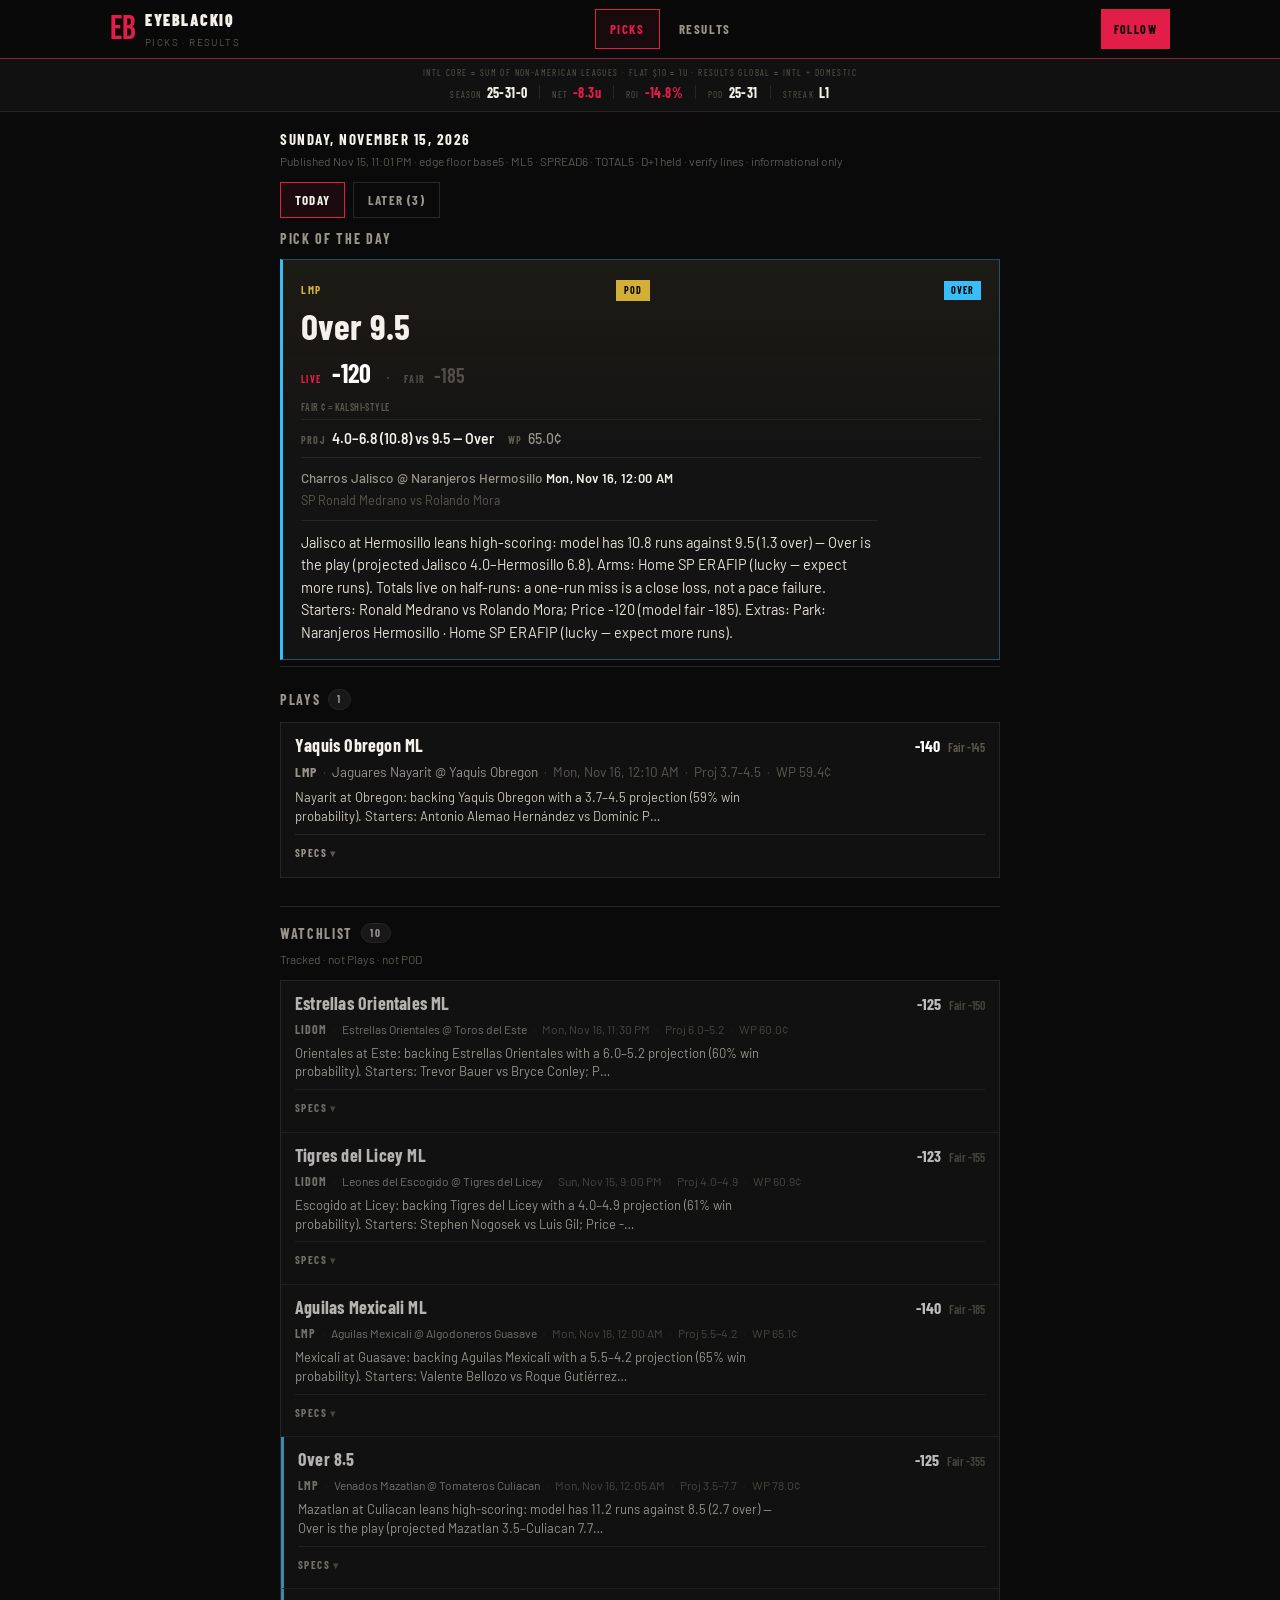
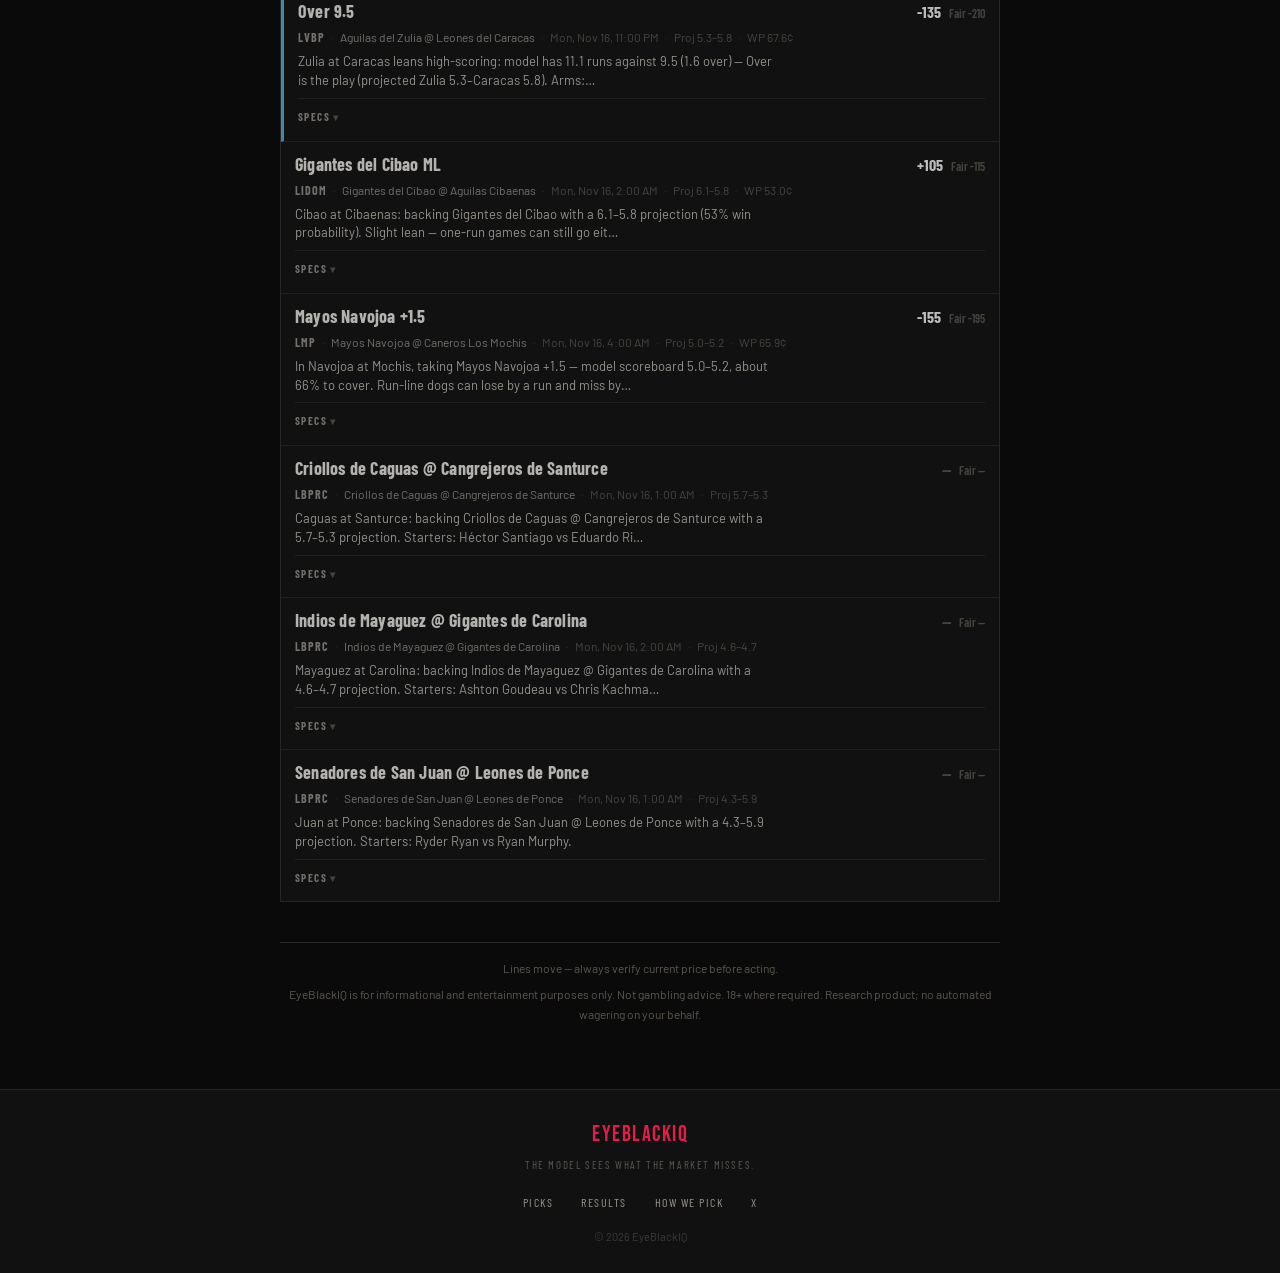
==== commit f3f5fcde: "docs: POD max-edge + Today/Later slate, times, hierarchy Co-authored-by: Cursor <cursoragent@cursor." ====
--- a/docs/index.html
+++ b/docs/index.html
@@ -12,7 +12,7 @@
 <meta name="twitter:card" content="summary">
 <link rel="canonical" href="https://eyeblackiq.com/">
 <link rel="icon" href="favicon.svg" type="image/svg+xml">
-<link rel="stylesheet" href="style.css?v=20261115-proj">
+<link rel="stylesheet" href="style.css?v=20261115-slate">
 <meta name="robots" content="noindex, nofollow, noarchive, nosnippet">
 <link rel="preconnect" href="https://fonts.googleapis.com">
 <link rel="preconnect" href="https://fonts.gstatic.com" crossorigin>
@@ -61,6 +61,11 @@
   <span class="date-sublabel" id="slip-meta">Verify lines before acting · informational only</span>
 </div>
 
+<div class="slate-bar" role="tablist" aria-label="Slate">
+  <button type="button" class="slate-chip active" role="tab" aria-selected="true" data-slate="today" id="slate-today">Today</button>
+  <button type="button" class="slate-chip" role="tab" aria-selected="false" data-slate="later" id="slate-later">Later</button>
+</div>
+
 <main id="main">
 
   <section id="picks-panel" role="tabpanel" aria-labelledby="nav-picks">
@@ -83,7 +88,7 @@
 
     <section class="picks-section teaser-section" id="teaser-section" hidden aria-hidden="true">
       <h2 class="section-title">Watchlist <span class="count-badge" id="teaser-count">0</span></h2>
-      <p class="section-note">Tracked · not Plays · not POD</p>
+      <p class="section-note" id="teaser-note">Tracked · not Plays · not POD</p>
       <div class="picks-list picks-list--watch" id="teaser-grid"></div>
     </section>
   </section>
@@ -336,11 +341,10 @@
 function priceStrip(pick) {
   const fair = fmtAm(pick.fair_am);
   const live = fmtAm(pick.book_am);
-  if (!fair && !live) return '';
+  // Always show both Live + Fair (— when missing)
   const bits = [];
-  // Live first (action price); Fair American secondary; Kalshi note on Fair ¢ in meta
-  if (live) bits.push(`<span class="price-live"><span class="price-k">Live</span> ${live}</span>`);
-  if (fair) bits.push(`<span class="price-fair"><span class="price-k">Fair</span> ${fair}</span>`);
+  bits.push(`<span class="price-live"><span class="price-k">Live</span> ${live || '—'}</span>`);
+  bits.push(`<span class="price-fair"><span class="price-k">Fair</span> ${fair || '—'}</span>`);
   return `<div class="pick-prices" aria-label="Live and fair odds">${bits.join('<span class="price-sep" aria-hidden="true">·</span>')}<span class="price-caption">Fair ¢ = Kalshi-style</span></div>`;
 }
 
@@ -352,7 +356,7 @@
 }
 
 function fmtWhen(pick) {
-  // Viewer-local date/time when UTC stamp exists; else date + book HH:MM + league tz.
+  // Viewer-local single line when UTC exists; else date · TBD (never invent a clock).
   if (pick.game_time_utc) {
     const d = new Date(pick.game_time_utc);
     if (!Number.isNaN(d.getTime())) {
@@ -372,12 +376,8 @@
       dateBit = gd;
     }
   }
-  const t = String(pick.game_time || pick.first_pitch || '').trim();
-  const tz = String(pick.first_pitch_tz || '').trim();
-  if (t && dateBit) return `${dateBit} · ${t}${tz ? ' ' + tz : ''}`;
-  if (t) return `${t}${tz ? ' ' + tz : ''}`;
-  if (dateBit) return dateBit;
-  return '';
+  if (dateBit) return `${dateBit} · TBD`;
+  return 'TBD';
 }
 
 function pickCard(pick, { hero = false } = {}) {
@@ -412,7 +412,7 @@
 }
 
 /** Plays + Watchlist = lean list + click-to-expand Specs (POD stays hero card). */
-function leanListItem(pick, { watch = false } = {}) {
+function leanListItem(pick, { watch = false, later = false } = {}) {
   const live = fmtAm(pick.book_am);
   const fair = fmtAm(pick.fair_am);
   const league = pick.league ? String(pick.league) : '';
@@ -433,18 +433,25 @@
   }
   const ctx = shortBlurb(pick.blurb);
   const specs = specsPanel(pick);
+  const noLive = !live;
   return `
-  <li class="watch-item${tone ? ' pick--' + tone : ''}${watch ? ' watch-item--teaser' : ''}">
+  <li class="watch-item${tone ? ' pick--' + tone : ''}${watch ? ' watch-item--teaser' : ''}${later ? ' watch-item--later' : ''}${noLive ? ' watch-item--nolive' : ''}">
     <div class="watch-main">
       <span class="watch-side">${esc(pick.side) || '—'}</span>
-      <span class="watch-odds" aria-label="American odds">${live ? `<span class="watch-live">${live}</span>` : '—'}${fair ? `<span class="watch-fair">Fair ${fair}</span>` : ''}</span>
+      <span class="watch-odds" aria-label="American odds"><span class="watch-live">${live || '—'}</span><span class="watch-fair">Fair ${fair || '—'}</span></span>
     </div>
     ${bits.length ? `<div class="watch-sub">${bits.join('<span class="watch-dot" aria-hidden="true">·</span>')}</div>` : ''}
     ${ctx ? `<p class="watch-ctx">${esc(ctx)}</p>` : ''}
     ${specs ? `<details class="spec-drop"><summary>Specs</summary>${specs}</details>` : ''}
   </li>`;
 }
-function watchListItem(pick) { return leanListItem(pick, { watch: true }); }
+function watchListItem(pick, { later = false } = {}) { return leanListItem(pick, { watch: true, later }); }
+
+let slateMode = 'today'; // today | later
+function isLaterPick(p, today) {
+  const sd = String(p.signal_date || p.game_date || '').slice(0, 10);
+  return !!(sd && today && sd > today);
+}
 
 function resultsListItem(r, key) {
   const pv = Number(r[key] != null ? r[key] : r.pnl_u || 0);
@@ -513,36 +520,40 @@
 
 function renderPicks() {
   const today = slipData?.date || '';
-  const fwdHeld = String((slipData?.policy || {}).forward_slate || 'held') === 'held';
-  const all = (slipData?.recommended || []).filter(isPlay).filter(p => {
-    if (!p.signal_date) return true;
-    if (p.signal_date === today) return true;
-    // D+1: hold off public Plays until stamp day (policy.forward_slate=held)
-    if (fwdHeld) return false;
-    try {
-      const d0 = new Date(today + 'T12:00:00Z');
-      const d1 = new Date(d0.getTime() + 86400000).toISOString().slice(0, 10);
-      return p.signal_date === d1;
-    } catch (e) { return p.signal_date === today; }
+  const laterMode = slateMode === 'later';
+  const allPlays = (slipData?.recommended || []).filter(isPlay);
+  // Today slate: Plays for stamp day only. Later: D+1+ plays if any (usually empty).
+  const all = allPlays.filter(p => {
+    const sd = String(p.signal_date || '').slice(0, 10);
+    if (!sd || !today) return !laterMode;
+    return laterMode ? sd > today : sd === today;
   });
   const podsRaw = Array.isArray(slipData?.pod)
     ? slipData.pod
     : (slipData?.pod ? [slipData.pod] : []);
-  const pods = (podsRaw.length ? podsRaw : all.filter(p => p.is_pod)).filter(isPlay);
+  const podsToday = (podsRaw.length ? podsRaw : allPlays.filter(p => p.is_pod))
+    .filter(isPlay)
+    .filter(p => {
+      const sd = String(p.signal_date || '').slice(0, 10);
+      return !sd || !today || sd === today;
+    });
+  const pods = laterMode ? [] : podsToday;
   const podKeys = new Set(pods.map(p => `${p.side}|${p.game}|${p.signal_date || ''}`));
-  // POD exclusivity: do not re-list POD under Plays
   const rest = all.filter(p => !podKeys.has(`${p.side}|${p.game}|${p.signal_date || ''}`));
-  const emptyDay = !!slipData?.empty || (!all.length && !pods.length);
+  const emptyDay = !laterMode && (!!slipData?.empty || (!all.length && !pods.length));
 
   const podEl = document.getElementById('pod-row');
+  const podsSec = document.getElementById('pods-section');
   const grid = document.getElementById('picks-grid');
   const count = document.getElementById('rec-count');
   const playsSec = document.getElementById('plays-section');
 
-  if (podEl) {
+  if (podsSec) podsSec.hidden = laterMode;
+  if (podEl && !laterMode) {
+    const emptyPod = String(slipData?.pod_empty_message || 'No POD today — see Plays and Watchlist.');
     podEl.innerHTML = pods.length
       ? pods.map(p => pickCard(p, { hero: true })).join('')
-      : '<p class="empty-state">No POD today</p>';
+      : `<p class="empty-state">${esc(emptyPod)}</p>`;
   }
 
   if (count) count.textContent = String(rest.length);
@@ -551,34 +562,50 @@
       playsSec.hidden = false;
       if (count) count.textContent = '0';
       grid.innerHTML = '<div class="empty-panel"><strong>No Picks Today</strong><span>No Play cleared.</span></div>';
-      if (podEl) podEl.innerHTML = '<p class="empty-state">No POD today</p>';
     } else if (!rest.length) {
-      playsSec.hidden = true;
-      grid.innerHTML = '';
+      playsSec.hidden = laterMode ? false : true;
+      grid.innerHTML = laterMode
+        ? '<div class="empty-panel"><strong>No later Plays</strong><span>Forward Plays appear here when stamped.</span></div>'
+        : '';
+      if (!laterMode) playsSec.hidden = true;
     } else {
       playsSec.hidden = false;
-      // List-leaner Plays (POD remains hero card above)
-      grid.innerHTML = `<ul class="watch-list watch-list--plays" role="list">${rest.map(p => leanListItem(p)).join('')}</ul>`;
+      grid.innerHTML = `<ul class="watch-list watch-list--plays" role="list">${rest.map(p => leanListItem(p, { later: laterMode })).join('')}</ul>`;
     }
   }
 
   const teaserSec = document.getElementById('teaser-section');
   const teaserGrid = document.getElementById('teaser-grid');
   const teaserCount = document.getElementById('teaser-count');
-  // Watchlist always when tracked PLUS exists (even on Play days) — list UX, not cards
-  const watch = (slipData?.teaser || []).filter(p =>
+  const teaserNote = document.getElementById('teaser-note');
+  const watchAll = (slipData?.teaser || []).filter(p =>
     String(p.confidence || '') === 'lower' || String(p.public_tier || '') === 'Watchlist'
   );
+  const watch = watchAll.filter(p => laterMode ? isLaterPick(p, today) : !isLaterPick(p, today));
+  const laterN = watchAll.filter(p => isLaterPick(p, today)).length;
+  const laterBtn = document.getElementById('slate-later');
+  if (laterBtn) {
+    laterBtn.textContent = laterN ? `Later (${laterN})` : 'Later';
+    laterBtn.hidden = false;
+  }
+  if (teaserNote) {
+    teaserNote.textContent = laterMode
+      ? 'Forward slate · not Plays · not POD'
+      : 'Tracked · not Plays · not POD';
+  }
   if (teaserSec && teaserGrid) {
     if (watch.length) {
       teaserSec.hidden = false;
       teaserSec.setAttribute('aria-hidden', 'false');
       if (teaserCount) teaserCount.textContent = String(watch.length);
-      teaserGrid.innerHTML = `<ul class="watch-list" role="list">${watch.map(watchListItem).join('')}</ul>`;
+      teaserGrid.innerHTML = `<ul class="watch-list" role="list">${watch.map(p => watchListItem(p, { later: laterMode })).join('')}</ul>`;
     } else {
-      teaserSec.hidden = true;
-      teaserSec.setAttribute('aria-hidden', 'true');
-      teaserGrid.innerHTML = '';
+      teaserSec.hidden = false;
+      teaserSec.setAttribute('aria-hidden', 'false');
+      if (teaserCount) teaserCount.textContent = '0';
+      teaserGrid.innerHTML = laterMode
+        ? '<div class="empty-panel"><strong>No later Watchlist</strong><span>D+1 signals land here when held.</span></div>'
+        : '<div class="empty-panel"><strong>Watchlist clear</strong><span>No tracked leans for today.</span></div>';
     }
   }
 }
@@ -1216,11 +1243,25 @@
   if (btn) selectResultsSport(btn);
 });
 
+document.querySelectorAll('.slate-chip[data-slate]').forEach(btn => {
+  btn.addEventListener('click', () => {
+    slateMode = btn.dataset.slate === 'later' ? 'later' : 'today';
+    document.querySelectorAll('.slate-chip[data-slate]').forEach(b => {
+      const on = b.dataset.slate === slateMode;
+      b.classList.toggle('active', on);
+      b.setAttribute('aria-selected', on ? 'true' : 'false');
+    });
+    renderPicks();
+  });
+});
+
 Promise.all([
   fetch('data/today_slip.json?t=' + Date.now()).then(r => r.ok ? r.json() : { date: '', recommended: [], pod: [] }).catch(() => ({ date: '', recommended: [], pod: [] })),
   fetch('data/record.json?t=' + Date.now()).then(r => r.ok ? r.json() : {}).catch(() => ({})),
-]).then(([slip, record]) => {
+  fetch('data/day1_results_latest.json?t=' + Date.now()).then(r => r.ok ? r.json() : null).catch(() => null),
+]).then(([slip, record, day1]) => {
   slipData = slip;
+  if (day1) day1Data = day1;
   updateDateBar(slip);
   updateRecordBar(record);
   // Cold load = Picks. Methodology may set sessionStorage eb_tab=RESULTS once.
--- a/docs/style.css
+++ b/docs/style.css
@@ -113,6 +113,23 @@
   max-width: var(--max); margin: 0 auto; padding: 16px 20px 4px;
   display: flex; flex-direction: column; gap: 2px;
 }
+.slate-bar {
+  max-width: var(--max); margin: 0 auto; padding: 8px 20px 0;
+  display: flex; gap: 8px; align-items: center;
+}
+.slate-chip {
+  font-family: 'Barlow Condensed', sans-serif; font-weight: 700; font-size: 13px;
+  letter-spacing: 1.2px; text-transform: uppercase;
+  color: var(--muted); background: transparent;
+  border: 1px solid var(--border); padding: 7px 14px; cursor: pointer;
+  min-height: 36px;
+}
+.slate-chip:hover { color: var(--text); border-color: var(--muted); }
+.slate-chip.active {
+  color: var(--text); border-color: var(--red);
+  background: rgba(225, 29, 72, 0.08);
+}
+.slate-chip:focus-visible { outline: 2px solid var(--red); outline-offset: 2px; }
 .date-label {
   color: var(--text); font-family: 'Barlow Condensed', sans-serif; font-weight: 700;
   font-size: 15px; letter-spacing: 1.5px; text-transform: uppercase;
@@ -179,9 +196,21 @@
 .watch-time, .watch-hit, .watch-proj, .watch-sp { color: var(--faint); }
 .watch-dot { color: #3a3a3a; }
 .watch-list--plays { margin-top: 2px; }
+.watch-list--plays .watch-side { font-size: 18px; font-weight: 700; letter-spacing: 0.2px; }
+.watch-list--plays .watch-live { font-size: 16px; }
+.watch-list--plays .watch-sub { font-size: 13.5px; }
 .watch-item.pick--over { border-left: 3px solid var(--over); }
 .watch-item.pick--under { border-left: 3px solid var(--under); }
-.watch-item--teaser { opacity: 0.92; }
+.watch-item--teaser {
+  opacity: 0.72;
+  filter: saturate(0.82);
+}
+.watch-item--later {
+  opacity: 0.58;
+  font-size: 0.94em;
+  filter: saturate(0.7);
+}
+.watch-item--nolive .watch-live { color: var(--faint); }
 .watch-ctx {
   margin: 6px 0 0; font-size: 13px; line-height: 1.45; color: #c8c3b8;
   max-width: 68ch; font-weight: 400;
@@ -317,7 +346,10 @@
 .pick-game {
   color: var(--muted); font-size: 13.5px; margin-bottom: 3px; font-weight: 500;
 }
-.pick-time { color: var(--faint); font-weight: 400; }
+.pick-time {
+  color: var(--text); font-weight: 600; font-size: 0.95em;
+  letter-spacing: 0.2px;
+}
 .pick-sp {
   font-size: 12.5px; color: var(--faint); margin-top: 2px;
   font-variant-numeric: lining-nums;
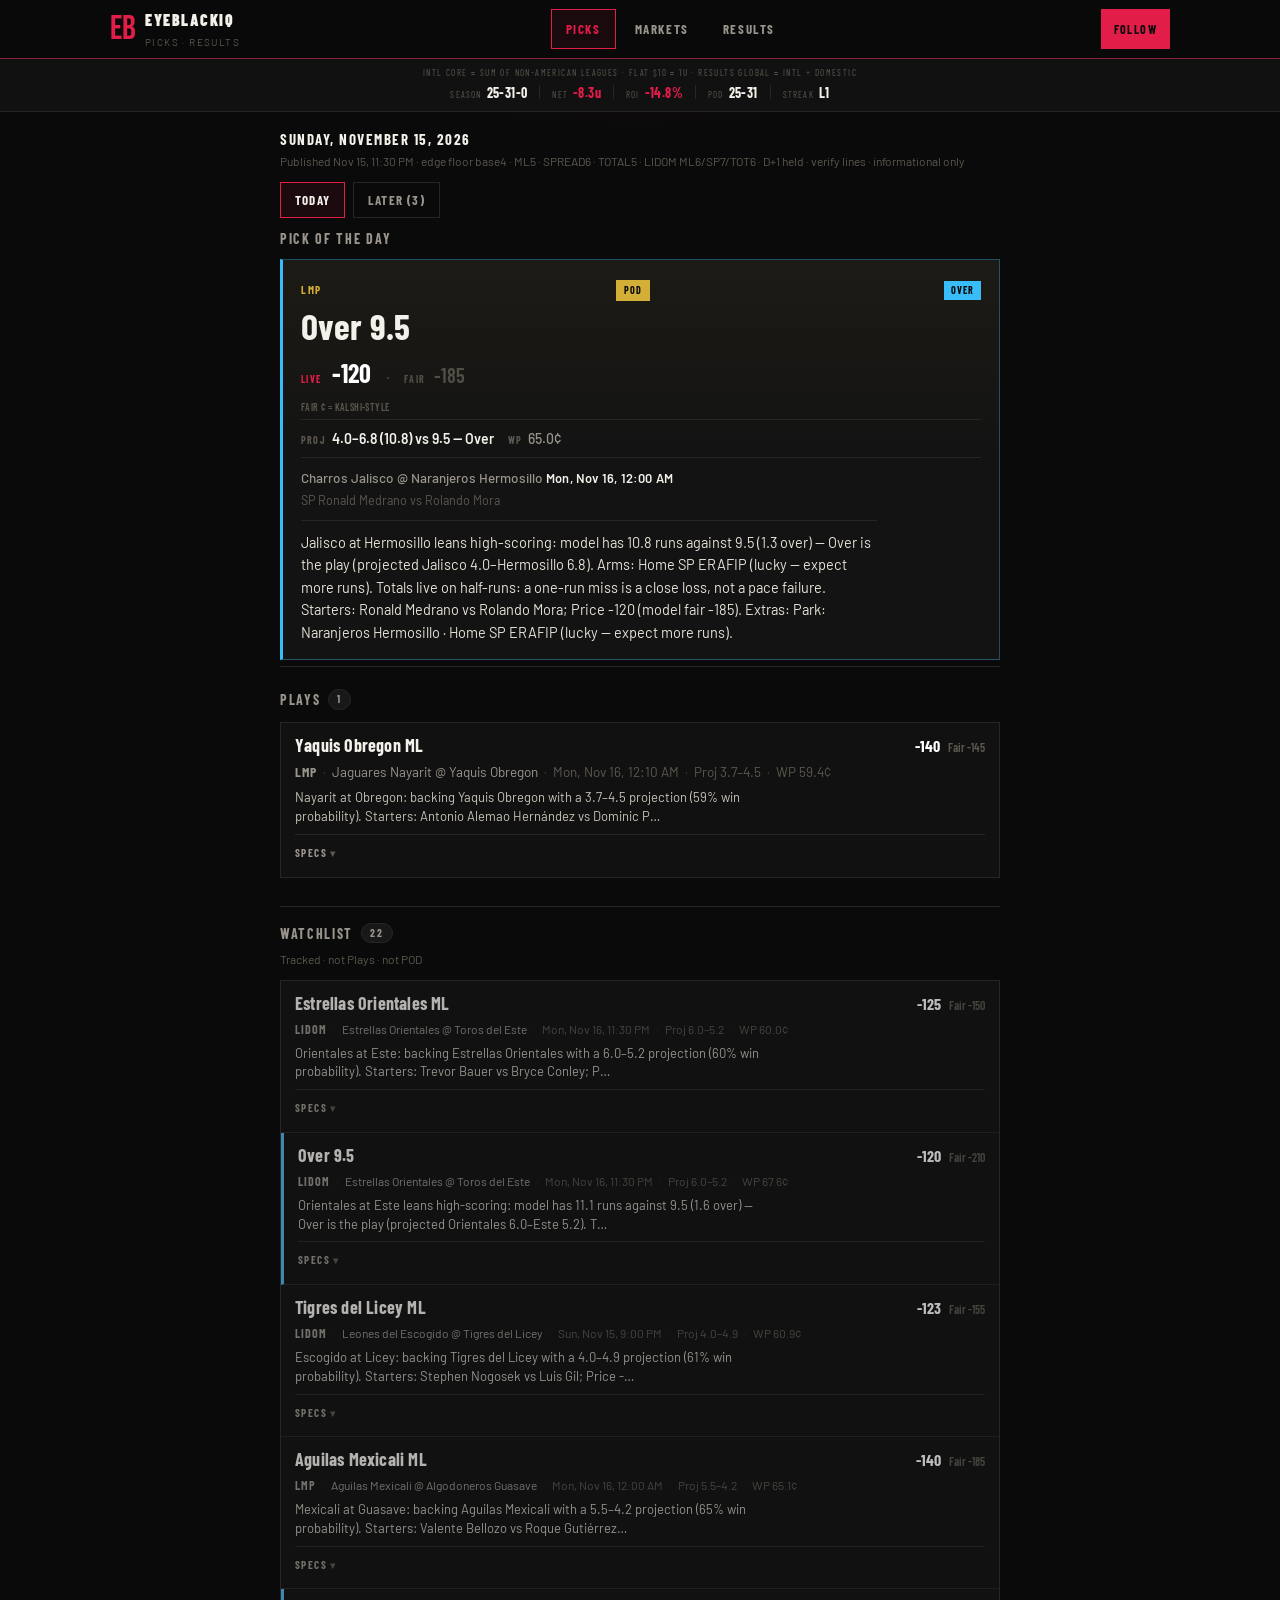
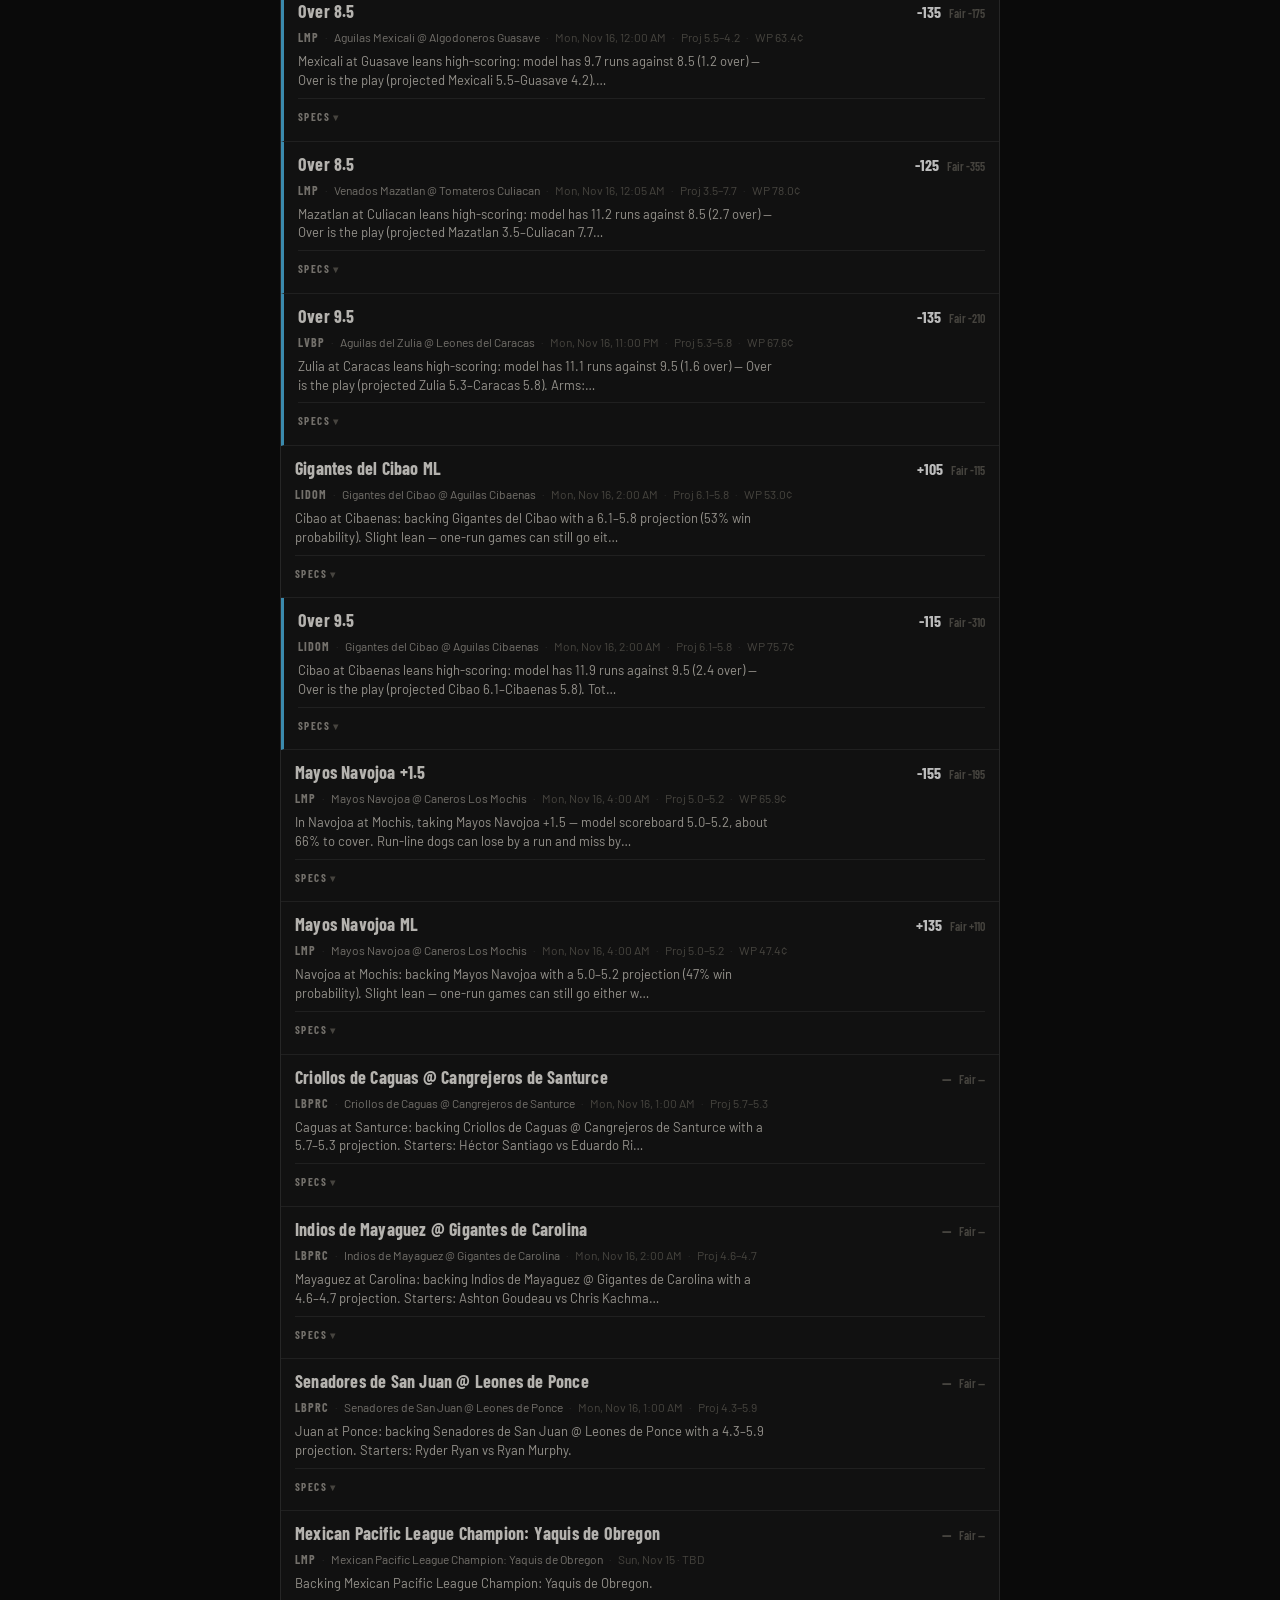
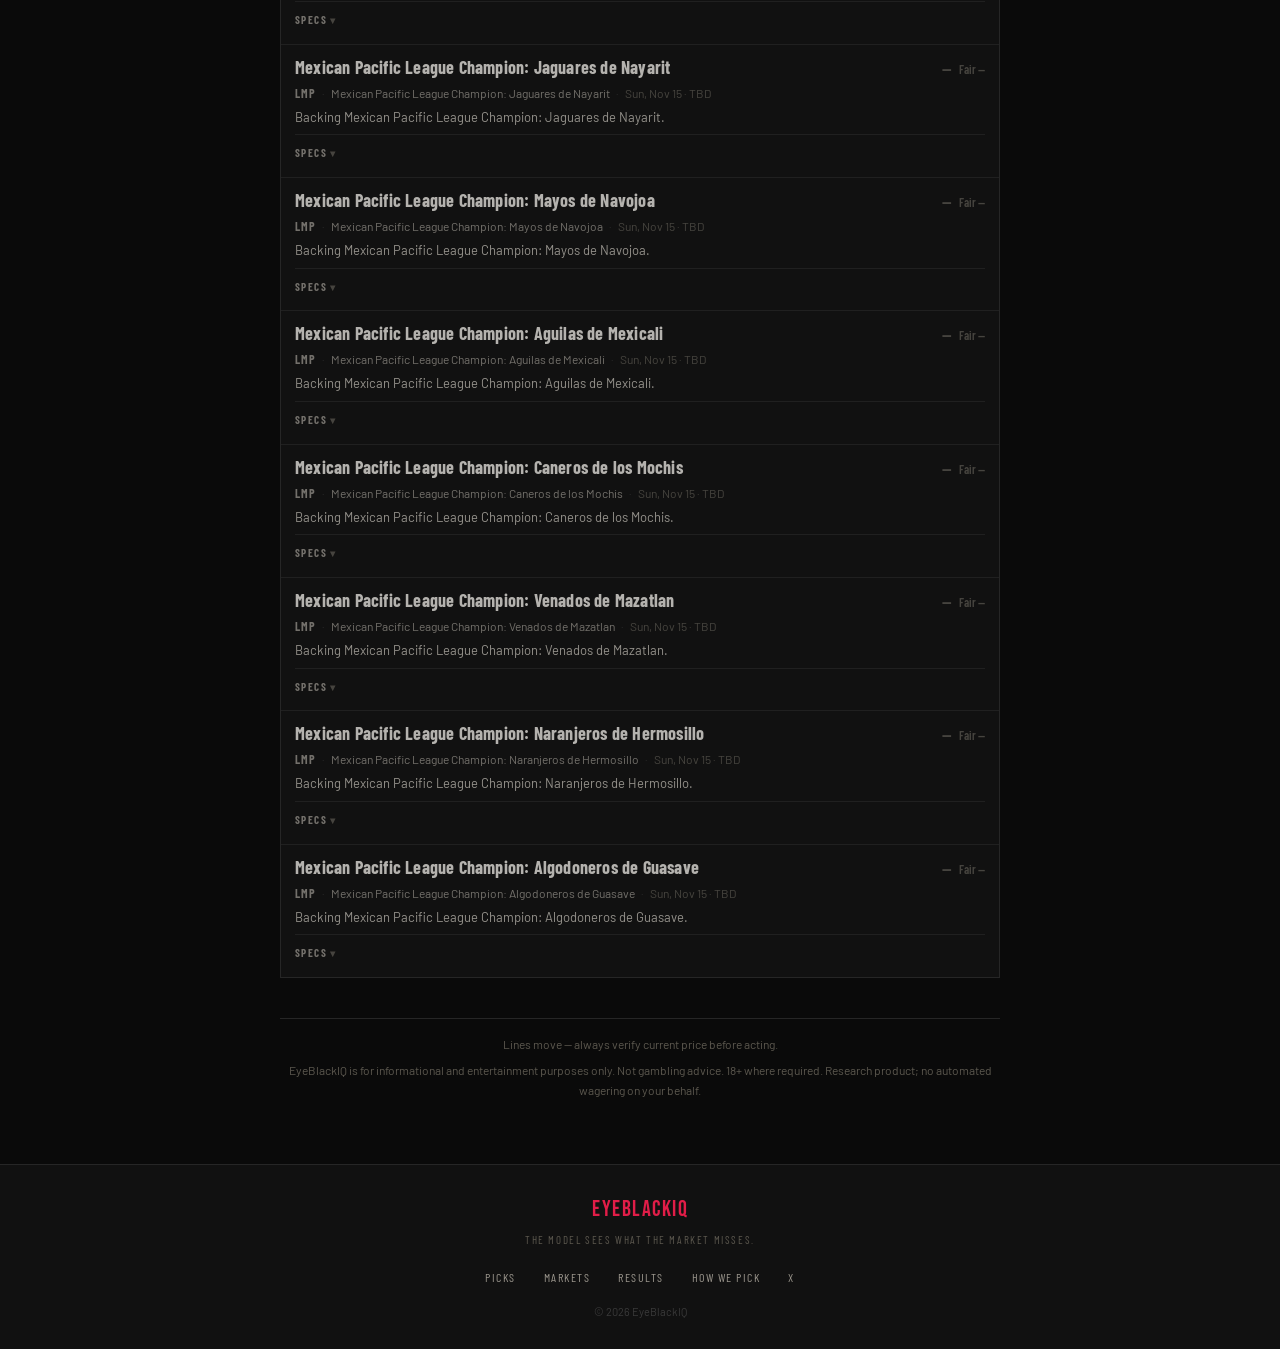
==== commit d72efe9b: "docs: Markets tab + SoT 4/5/6/5, LIDOM premium, champ sharp-cap Co-authored-by: Cursor <cursoragent@" ====
--- a/docs/index.html
+++ b/docs/index.html
@@ -12,7 +12,7 @@
 <meta name="twitter:card" content="summary">
 <link rel="canonical" href="https://eyeblackiq.com/">
 <link rel="icon" href="favicon.svg" type="image/svg+xml">
-<link rel="stylesheet" href="style.css?v=20261115-slate">
+<link rel="stylesheet" href="style.css?v=20261115-markets">
 <meta name="robots" content="noindex, nofollow, noarchive, nosnippet">
 <link rel="preconnect" href="https://fonts.googleapis.com">
 <link rel="preconnect" href="https://fonts.gstatic.com" crossorigin>
@@ -33,6 +33,7 @@
     </a>
     <nav class="primary-nav" aria-label="Primary" role="tablist">
       <button type="button" class="nav-tab active" role="tab" aria-selected="true" id="nav-picks" data-tab="PICKS">Picks</button>
+      <button type="button" class="nav-tab" role="tab" aria-selected="false" id="nav-markets" data-tab="MARKETS">Markets</button>
       <button type="button" class="nav-tab" role="tab" aria-selected="false" id="nav-results" data-tab="RESULTS">Results</button>
     </nav>
     <div class="social-links">
@@ -93,6 +94,16 @@
     </section>
   </section>
 
+  <section id="markets-panel" role="tabpanel" aria-labelledby="nav-markets" hidden>
+    <section class="picks-section" aria-labelledby="markets-heading">
+      <h2 class="section-title" id="markets-heading">Market odds</h2>
+      <p class="section-note" id="markets-note">Model fair probability vs book implied vs Kalshi prediction-market price. Educational comparison — informational only.</p>
+      <div class="markets-list" id="markets-grid">
+        <p class="empty-state">Loading…</p>
+      </div>
+    </section>
+  </section>
+
   <section id="results-section" class="results-section" role="tabpanel" aria-labelledby="nav-results" hidden>
     <div class="results-head">
       <h2 class="section-title">Results <span class="pod-badge" id="results-pod-badge">POD</span></h2>
@@ -187,6 +198,7 @@
     </div>
     <div class="footer-links">
       <button type="button" class="footer-link" id="footer-picks">Picks</button>
+      <button type="button" class="footer-link" id="footer-markets">Markets</button>
       <button type="button" class="footer-link" id="footer-results">Results</button>
       <a href="methodology.html">How we pick</a>
       <a href="https://x.com/EyeBlackIQ" target="_blank" rel="noopener">X</a>
@@ -1154,26 +1166,80 @@
   history.replaceState(null, '', u.pathname + (u.search || '') || '/');
 }
 
+function fmtPct(v) {
+  if (v == null || v === '') return '—';
+  const n = Number(v);
+  if (Number.isNaN(n)) return '—';
+  return `${n.toFixed(1)}%`;
+}
+
+function marketOddsCard(row) {
+  const gap = row.live_fair_gap_pp;
+  const gapCls = gap == null ? '' : (Number(gap) >= 0 ? 'pos' : 'neg');
+  const gapTxt = gap == null ? '—' : `${Number(gap) >= 0 ? '+' : ''}${Number(gap).toFixed(1)} pp`;
+  const when = fmtWhen(row);
+  return `<article class="market-row">
+    <div class="market-head">
+      <span class="market-lg">${esc(row.league || '')}</span>
+      <span class="market-game">${esc(row.game || '')}</span>
+      <span class="market-side">${esc(row.side || row.market || '')}</span>
+    </div>
+    ${when ? `<div class="market-when">${esc(when)}</div>` : ''}
+    <div class="market-grid" aria-label="Implied probabilities">
+      <div class="market-cell"><span class="mk">Model fair</span><span class="mv">${fmtPct(row.model_fair_pct)}</span></div>
+      <div class="market-cell"><span class="mk">Book implied</span><span class="mv">${fmtPct(row.book_implied_pct)}</span></div>
+      <div class="market-cell"><span class="mk">Kalshi</span><span class="mv">${fmtPct(row.kalshi_implied_pct)}</span></div>
+      <div class="market-cell"><span class="mk">Live−Fair</span><span class="mv ${gapCls}">${esc(gapTxt)}</span></div>
+    </div>
+    <div class="market-src muted">Source · ${esc(row.price_source || 'book')}</div>
+  </article>`;
+}
+
+function renderMarkets() {
+  const host = document.getElementById('markets-grid');
+  const note = document.getElementById('markets-note');
+  if (!host) return;
+  const rows = (slipData && Array.isArray(slipData.market_odds)) ? slipData.market_odds : [];
+  if (note && slipData && slipData.market_odds_note) {
+    note.textContent = slipData.market_odds_note;
+  }
+  if (!rows.length) {
+    host.innerHTML = '<p class="empty-state">No market-odds rows today. Kalshi GAME ML posts when listed for LMP · LIDOM · LVBP · LBPRC.</p>';
+    return;
+  }
+  host.innerHTML = rows.map(marketOddsCard).join('');
+}
+
 function showTab(tab, { fromUser = false } = {}) {
-  activeTab = tab === 'RESULTS' ? 'RESULTS' : 'PICKS';
+  if (tab === 'RESULTS') activeTab = 'RESULTS';
+  else if (tab === 'MARKETS') activeTab = 'MARKETS';
+  else activeTab = 'PICKS';
   document.querySelectorAll('.nav-tab').forEach(b => {
     const on = b.dataset.tab === activeTab;
     b.classList.toggle('active', on);
     b.setAttribute('aria-selected', on ? 'true' : 'false');
   });
   const picks = document.getElementById('picks-panel');
+  const markets = document.getElementById('markets-panel');
   const results = document.getElementById('results-section');
   if (!fromUser) cleanLandingUrl();
   else if (location.hash || new URL(location.href).searchParams.has('tab')) cleanLandingUrl();
   if (activeTab === 'RESULTS') {
     if (picks) picks.hidden = true;
+    if (markets) markets.hidden = true;
     if (results) results.hidden = false;
     loadDay1().then(renderResults).catch(() => {
       const el = document.getElementById('results-list');
       if (el) el.innerHTML = '<li class="empty-state">Results load error</li>';
     });
+  } else if (activeTab === 'MARKETS') {
+    if (picks) picks.hidden = true;
+    if (results) results.hidden = true;
+    if (markets) markets.hidden = false;
+    renderMarkets();
   } else {
     if (picks) picks.hidden = false;
+    if (markets) markets.hidden = true;
     if (results) results.hidden = true;
     // Restore Picks-mode record bar labels
     const labels = document.querySelectorAll('#record-bar-content .record-stat .stat-label');
@@ -1192,6 +1258,7 @@
   btn.addEventListener('click', () => showTab(btn.dataset.tab, { fromUser: true }));
 });
 document.getElementById('footer-picks')?.addEventListener('click', () => showTab('PICKS', { fromUser: true }));
+document.getElementById('footer-markets')?.addEventListener('click', () => showTab('MARKETS', { fromUser: true }));
 document.getElementById('footer-results')?.addEventListener('click', () => showTab('RESULTS', { fromUser: true }));
 document.querySelector('.logo-block')?.addEventListener('click', (e) => {
   // Logo always returns to Picks (same-page SPA)
--- a/docs/style.css
+++ b/docs/style.css
@@ -761,8 +761,42 @@
 }
 .results-item--close-loss { border-left: 3px solid var(--under); padding-left: 8px; }
 
+/* Markets — educational implied-probability desk */
+.markets-list { display: flex; flex-direction: column; gap: 10px; margin-top: 8px; }
+.market-row {
+  background: var(--panel); border: 1px solid var(--border); border-left: 3px solid #4b5563;
+  padding: 14px 16px 12px;
+}
+.market-head {
+  display: flex; flex-wrap: wrap; gap: 8px 12px; align-items: baseline;
+  font-family: 'Barlow Condensed', sans-serif; font-weight: 700; letter-spacing: 0.4px;
+}
+.market-lg { color: var(--red); text-transform: uppercase; font-size: 13px; letter-spacing: 1.2px; }
+.market-game { font-size: 16px; color: var(--text); }
+.market-side { font-size: 14px; color: var(--muted); }
+.market-when { margin-top: 4px; font-size: 12px; color: var(--faint); }
+.market-grid {
+  display: grid; grid-template-columns: repeat(4, minmax(0, 1fr)); gap: 8px;
+  margin-top: 10px;
+}
+.market-cell {
+  background: var(--surface2); border: 1px solid var(--border); padding: 8px 10px;
+}
+.market-cell .mk {
+  display: block; font-family: 'Barlow Condensed', sans-serif; font-size: 10px;
+  font-weight: 700; letter-spacing: 1.2px; text-transform: uppercase; color: var(--faint);
+}
+.market-cell .mv {
+  display: block; margin-top: 4px; font-family: 'IBM Plex Mono', monospace;
+  font-size: 15px; font-weight: 600; color: var(--text);
+}
+.market-cell .mv.pos { color: var(--win); }
+.market-cell .mv.neg { color: var(--loss); }
+.market-src { margin-top: 8px; font-size: 11px; letter-spacing: 0.4px; }
+
 @media (max-width: 700px) {
   .res-desk { grid-template-columns: 1fr; }
   .res-regions { grid-template-columns: 1fr 1fr; }
   .lg-row { grid-template-columns: 1fr 0.6fr 0.7fr 0.5fr 0.8fr; font-size: 12px; }
-}
+  .market-grid { grid-template-columns: 1fr 1fr; }
+}
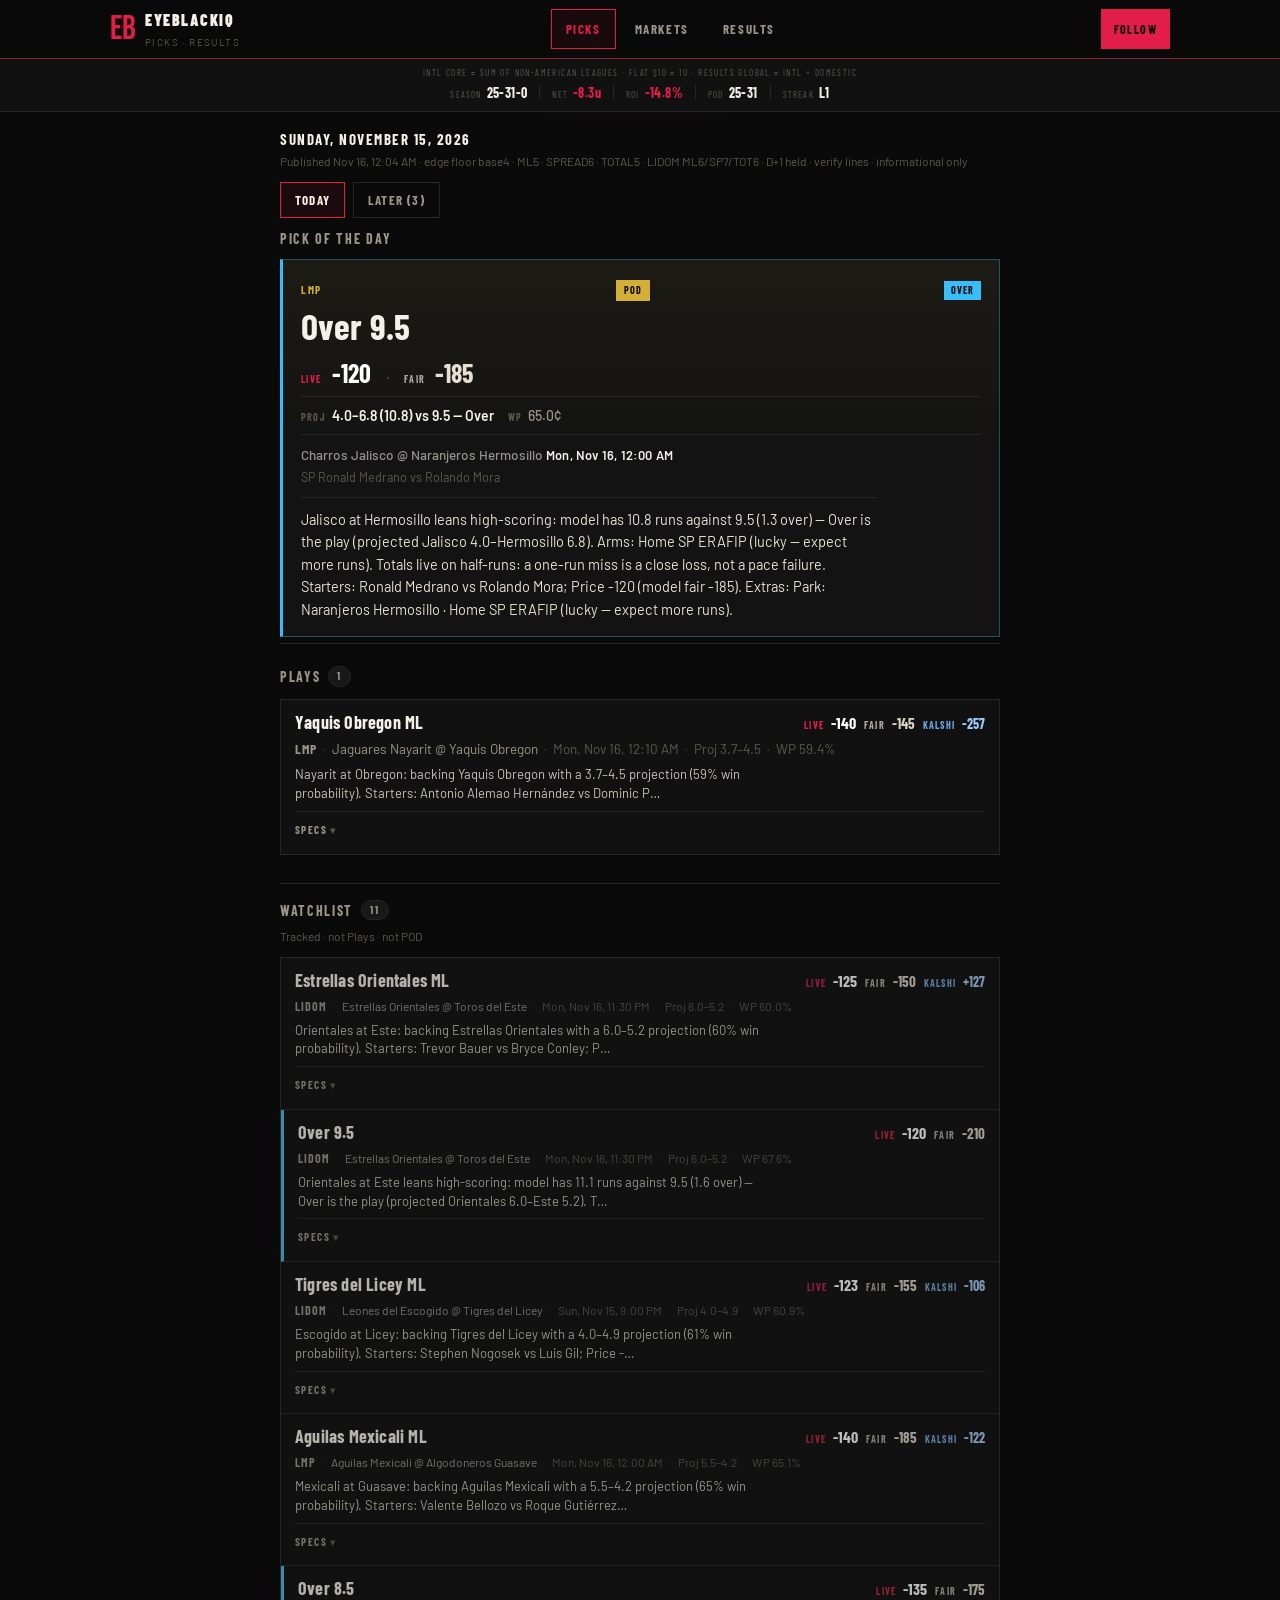
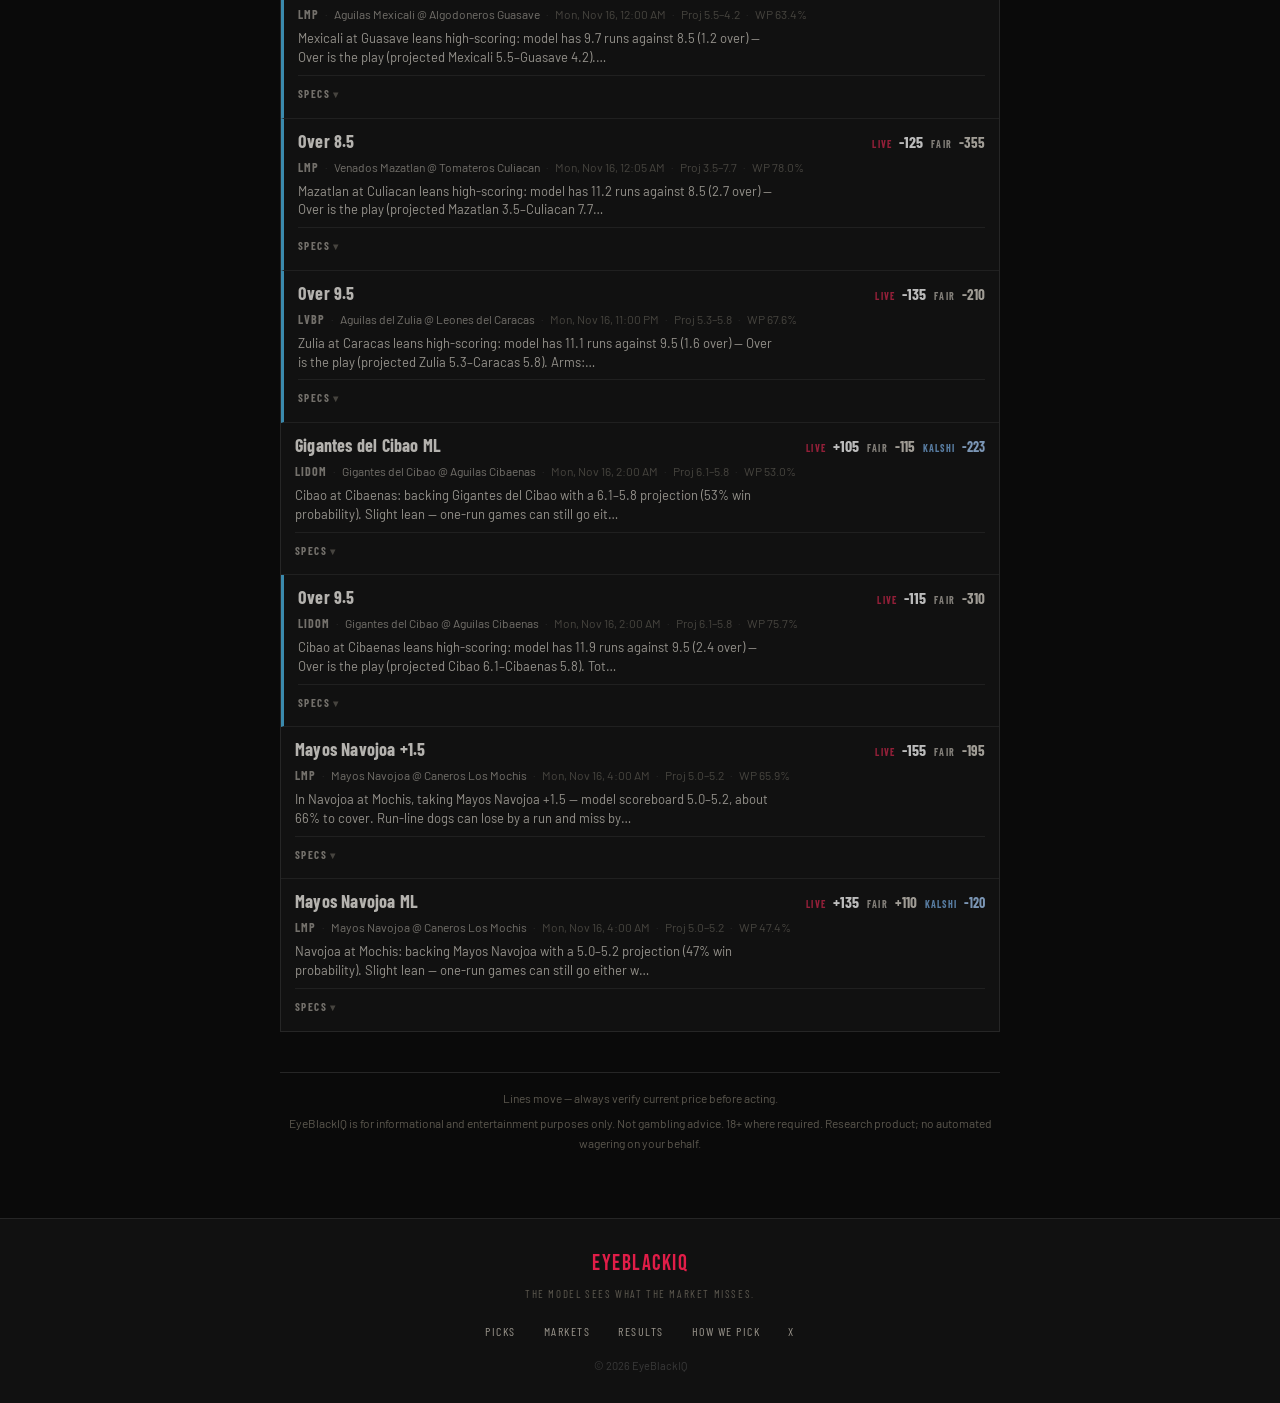
==== commit 53716e23: "docs: drop champ futures; show Live/Fair/Kalshi AM on Markets Fair was under-styled and Kalshi ask-o" ====
--- a/docs/index.html
+++ b/docs/index.html
@@ -12,7 +12,7 @@
 <meta name="twitter:card" content="summary">
 <link rel="canonical" href="https://eyeblackiq.com/">
 <link rel="icon" href="favicon.svg" type="image/svg+xml">
-<link rel="stylesheet" href="style.css?v=20261115-markets">
+<link rel="stylesheet" href="style.css?v=20261115-live-kalshi">
 <meta name="robots" content="noindex, nofollow, noarchive, nosnippet">
 <link rel="preconnect" href="https://fonts.googleapis.com">
 <link rel="preconnect" href="https://fonts.gstatic.com" crossorigin>
@@ -97,7 +97,7 @@
   <section id="markets-panel" role="tabpanel" aria-labelledby="nav-markets" hidden>
     <section class="picks-section" aria-labelledby="markets-heading">
       <h2 class="section-title" id="markets-heading">Market odds</h2>
-      <p class="section-note" id="markets-note">Model fair probability vs book implied vs Kalshi prediction-market price. Educational comparison — informational only.</p>
+      <p class="section-note" id="markets-note">Live book odds vs model fair vs Kalshi GAME moneyline. Educational — informational only.</p>
       <div class="markets-list" id="markets-grid">
         <p class="empty-state">Loading…</p>
       </div>
@@ -266,11 +266,16 @@
   if (whenSpec) {
     rows.push(`<div class="spec-row"><span class="spec-k">When</span><span class="spec-v">${esc(whenSpec)}</span></div>`);
   }
-  if (live || fair) {
-    rows.push(`<div class="spec-row"><span class="spec-k">Odds</span><span class="spec-v">${live ? `Live ${live}` : ''}${live && fair ? ' · ' : ''}${fair ? `Fair ${fair}` : ''}</span></div>`);
+  const kalshi = fmtAm(pick.kalshi_am);
+  if (live || fair || kalshi) {
+    const oddsBits = [];
+    if (live) oddsBits.push(`Live ${live}`);
+    if (fair) oddsBits.push(`Fair ${fair}`);
+    if (kalshi) oddsBits.push(`Kalshi ${kalshi}`);
+    rows.push(`<div class="spec-row"><span class="spec-k">Odds</span><span class="spec-v">${oddsBits.join(' · ')}</span></div>`);
   }
   if (wp != null) {
-    rows.push(`<div class="spec-row"><span class="spec-k">Model WP</span><span class="spec-v">${Number(wp).toFixed(1)}¢ <span class="spec-hint">Kalshi-style Fair ¢</span></span></div>`);
+    rows.push(`<div class="spec-row"><span class="spec-k">Model WP</span><span class="spec-v">${Number(wp).toFixed(1)}%</span></div>`);
   }
   meta.forEach(m => {
     rows.push(`<div class="spec-row"><span class="spec-k">${esc(m.k)}</span><span class="spec-v">${esc(m.v)}</span></div>`);
@@ -353,11 +358,15 @@
 function priceStrip(pick) {
   const fair = fmtAm(pick.fair_am);
   const live = fmtAm(pick.book_am);
-  // Always show both Live + Fair (— when missing)
+  const kalshi = fmtAm(pick.kalshi_am);
+  // Always show Live + Fair (— when missing); Kalshi when stamped
   const bits = [];
   bits.push(`<span class="price-live"><span class="price-k">Live</span> ${live || '—'}</span>`);
   bits.push(`<span class="price-fair"><span class="price-k">Fair</span> ${fair || '—'}</span>`);
-  return `<div class="pick-prices" aria-label="Live and fair odds">${bits.join('<span class="price-sep" aria-hidden="true">·</span>')}<span class="price-caption">Fair ¢ = Kalshi-style</span></div>`;
+  if (kalshi) {
+    bits.push(`<span class="price-kalshi"><span class="price-k">Kalshi</span> ${kalshi}</span>`);
+  }
+  return `<div class="pick-prices" aria-label="Live, fair, and Kalshi odds">${bits.join('<span class="price-sep" aria-hidden="true">·</span>')}</div>`;
 }
 
 function factsRow(pick, { skip = false } = {}) {
@@ -441,8 +450,9 @@
   }
   const leanWp = pick.model_wp_pct != null ? pick.model_wp_pct : pick.cover_pct;
   if (leanWp != null) {
-    bits.push(`<span class="watch-wp">WP ${Number(leanWp).toFixed(1)}¢</span>`);
-  }
+    bits.push(`<span class="watch-wp">WP ${Number(leanWp).toFixed(1)}%</span>`);
+  }
+  const kalshi = fmtAm(pick.kalshi_am);
   const ctx = shortBlurb(pick.blurb);
   const specs = specsPanel(pick);
   const noLive = !live;
@@ -450,7 +460,7 @@
   <li class="watch-item${tone ? ' pick--' + tone : ''}${watch ? ' watch-item--teaser' : ''}${later ? ' watch-item--later' : ''}${noLive ? ' watch-item--nolive' : ''}">
     <div class="watch-main">
       <span class="watch-side">${esc(pick.side) || '—'}</span>
-      <span class="watch-odds" aria-label="American odds"><span class="watch-live">${live || '—'}</span><span class="watch-fair">Fair ${fair || '—'}</span></span>
+      <span class="watch-odds" aria-label="Live and fair American odds"><span class="watch-live"><span class="watch-odds-k">Live</span> ${live || '—'}</span><span class="watch-fair"><span class="watch-odds-k">Fair</span> ${fair || '—'}</span>${kalshi ? `<span class="watch-kalshi"><span class="watch-odds-k">Kalshi</span> ${kalshi}</span>` : ''}</span>
     </div>
     ${bits.length ? `<div class="watch-sub">${bits.join('<span class="watch-dot" aria-hidden="true">·</span>')}</div>` : ''}
     ${ctx ? `<p class="watch-ctx">${esc(ctx)}</p>` : ''}
@@ -1178,6 +1188,13 @@
   const gapCls = gap == null ? '' : (Number(gap) >= 0 ? 'pos' : 'neg');
   const gapTxt = gap == null ? '—' : `${Number(gap) >= 0 ? '+' : ''}${Number(gap).toFixed(1)} pp`;
   const when = fmtWhen(row);
+  const liveAm = fmtAm(row.live_am != null ? row.live_am : row.book_am) || '—';
+  const fairAm = fmtAm(row.fair_am) || '—';
+  const kalshiAm = fmtAm(row.kalshi_am) || '—';
+  const mkt = String(row.market || '').toUpperCase();
+  const kalshiSub = row.kalshi_implied_pct != null
+    ? fmtPct(row.kalshi_implied_pct)
+    : (mkt && mkt !== 'ML' ? 'ML only' : '—');
   return `<article class="market-row">
     <div class="market-head">
       <span class="market-lg">${esc(row.league || '')}</span>
@@ -1185,13 +1202,14 @@
       <span class="market-side">${esc(row.side || row.market || '')}</span>
     </div>
     ${when ? `<div class="market-when">${esc(when)}</div>` : ''}
-    <div class="market-grid" aria-label="Implied probabilities">
-      <div class="market-cell"><span class="mk">Model fair</span><span class="mv">${fmtPct(row.model_fair_pct)}</span></div>
-      <div class="market-cell"><span class="mk">Book implied</span><span class="mv">${fmtPct(row.book_implied_pct)}</span></div>
-      <div class="market-cell"><span class="mk">Kalshi</span><span class="mv">${fmtPct(row.kalshi_implied_pct)}</span></div>
-      <div class="market-cell"><span class="mk">Live−Fair</span><span class="mv ${gapCls}">${esc(gapTxt)}</span></div>
-    </div>
-    <div class="market-src muted">Source · ${esc(row.price_source || 'book')}</div>
+    <div class="market-grid" aria-label="Live vs Fair vs Kalshi odds">
+      <div class="market-cell market-cell--live"><span class="mk">Live</span><span class="mv">${liveAm}</span><span class="ms">${fmtPct(row.book_implied_pct)}</span></div>
+      <div class="market-cell market-cell--fair"><span class="mk">Fair</span><span class="mv">${fairAm}</span><span class="ms">${fmtPct(row.model_fair_pct)}</span></div>
+      <div class="market-cell market-cell--kalshi"><span class="mk">Kalshi</span><span class="mv">${kalshiAm}</span><span class="ms">${esc(kalshiSub)}</span></div>
+      <div class="market-cell"><span class="mk">Fair−Live</span><span class="mv ${gapCls}">${esc(gapTxt)}</span><span class="ms">edge pp</span></div>
+    </div>
+    ${row.kalshi_note ? `<div class="market-src muted">${esc(row.kalshi_note)}</div>` : ''}
+    <div class="market-src muted">Source · ${esc(row.price_source || 'book')}${row.kalshi_ticker ? ` · ${esc(row.kalshi_ticker)}` : ''}</div>
   </article>`;
 }
 
--- a/docs/style.css
+++ b/docs/style.css
@@ -183,7 +183,15 @@
   font-family: 'Barlow Condensed', sans-serif; font-weight: 700; font-size: 16px;
 }
 .watch-live { color: #fff; }
-.watch-fair { color: var(--faint); font-size: 12px; font-weight: 600; }
+.watch-fair { color: #d8d2c6; font-size: 15px; font-weight: 700; }
+.watch-kalshi { color: #9ecbff; font-size: 14px; font-weight: 700; }
+.watch-odds-k {
+  font-size: 10px; font-weight: 700; letter-spacing: 1.2px; text-transform: uppercase;
+  color: var(--faint); margin-right: 4px;
+}
+.watch-live .watch-odds-k { color: var(--red); }
+.watch-fair .watch-odds-k { color: #b0aaa0; }
+.watch-kalshi .watch-odds-k { color: #6aa8e8; }
 .watch-sub {
   display: flex; flex-wrap: wrap; align-items: baseline; gap: 6px;
   margin-top: 4px; font-size: 12px; color: var(--faint);
@@ -316,13 +324,13 @@
   font-size: 10px; font-weight: 700; letter-spacing: 1.4px; text-transform: uppercase;
   color: var(--faint); margin-right: 5px;
 }
-/* Live = action price (primary); Fair = reference (secondary) */
+/* Live = action price; Fair = model; Kalshi = prediction market */
 .price-live { color: #fff; }
 .price-live .price-k { color: var(--red); }
-.price-fair {
-  color: var(--faint); font-size: 0.78em; font-weight: 600; opacity: 0.85;
-}
-.price-fair .price-k { color: var(--faint); margin-right: 4px; }
+.price-fair { color: #e6e0d4; font-weight: 700; }
+.price-fair .price-k { color: #b0aaa0; margin-right: 4px; }
+.price-kalshi { color: #9ecbff; font-weight: 700; }
+.price-kalshi .price-k { color: #6aa8e8; margin-right: 4px; }
 .price-sep { color: var(--faint); font-weight: 400; font-size: 0.75em; opacity: 0.7; }
 .price-caption {
   flex-basis: 100%; font-size: 10px; color: var(--faint);
@@ -788,8 +796,16 @@
 }
 .market-cell .mv {
   display: block; margin-top: 4px; font-family: 'IBM Plex Mono', monospace;
-  font-size: 15px; font-weight: 600; color: var(--text);
-}
+  font-size: 17px; font-weight: 600; color: var(--text);
+}
+.market-cell .ms {
+  display: block; margin-top: 2px; font-size: 11px; color: var(--muted);
+  font-family: 'IBM Plex Mono', monospace;
+}
+.market-cell--live .mk { color: var(--red); }
+.market-cell--fair .mv { color: #e6e0d4; }
+.market-cell--kalshi .mk { color: #6aa8e8; }
+.market-cell--kalshi .mv { color: #9ecbff; }
 .market-cell .mv.pos { color: var(--win); }
 .market-cell .mv.neg { color: var(--loss); }
 .market-src { margin-top: 8px; font-size: 11px; letter-spacing: 0.4px; }
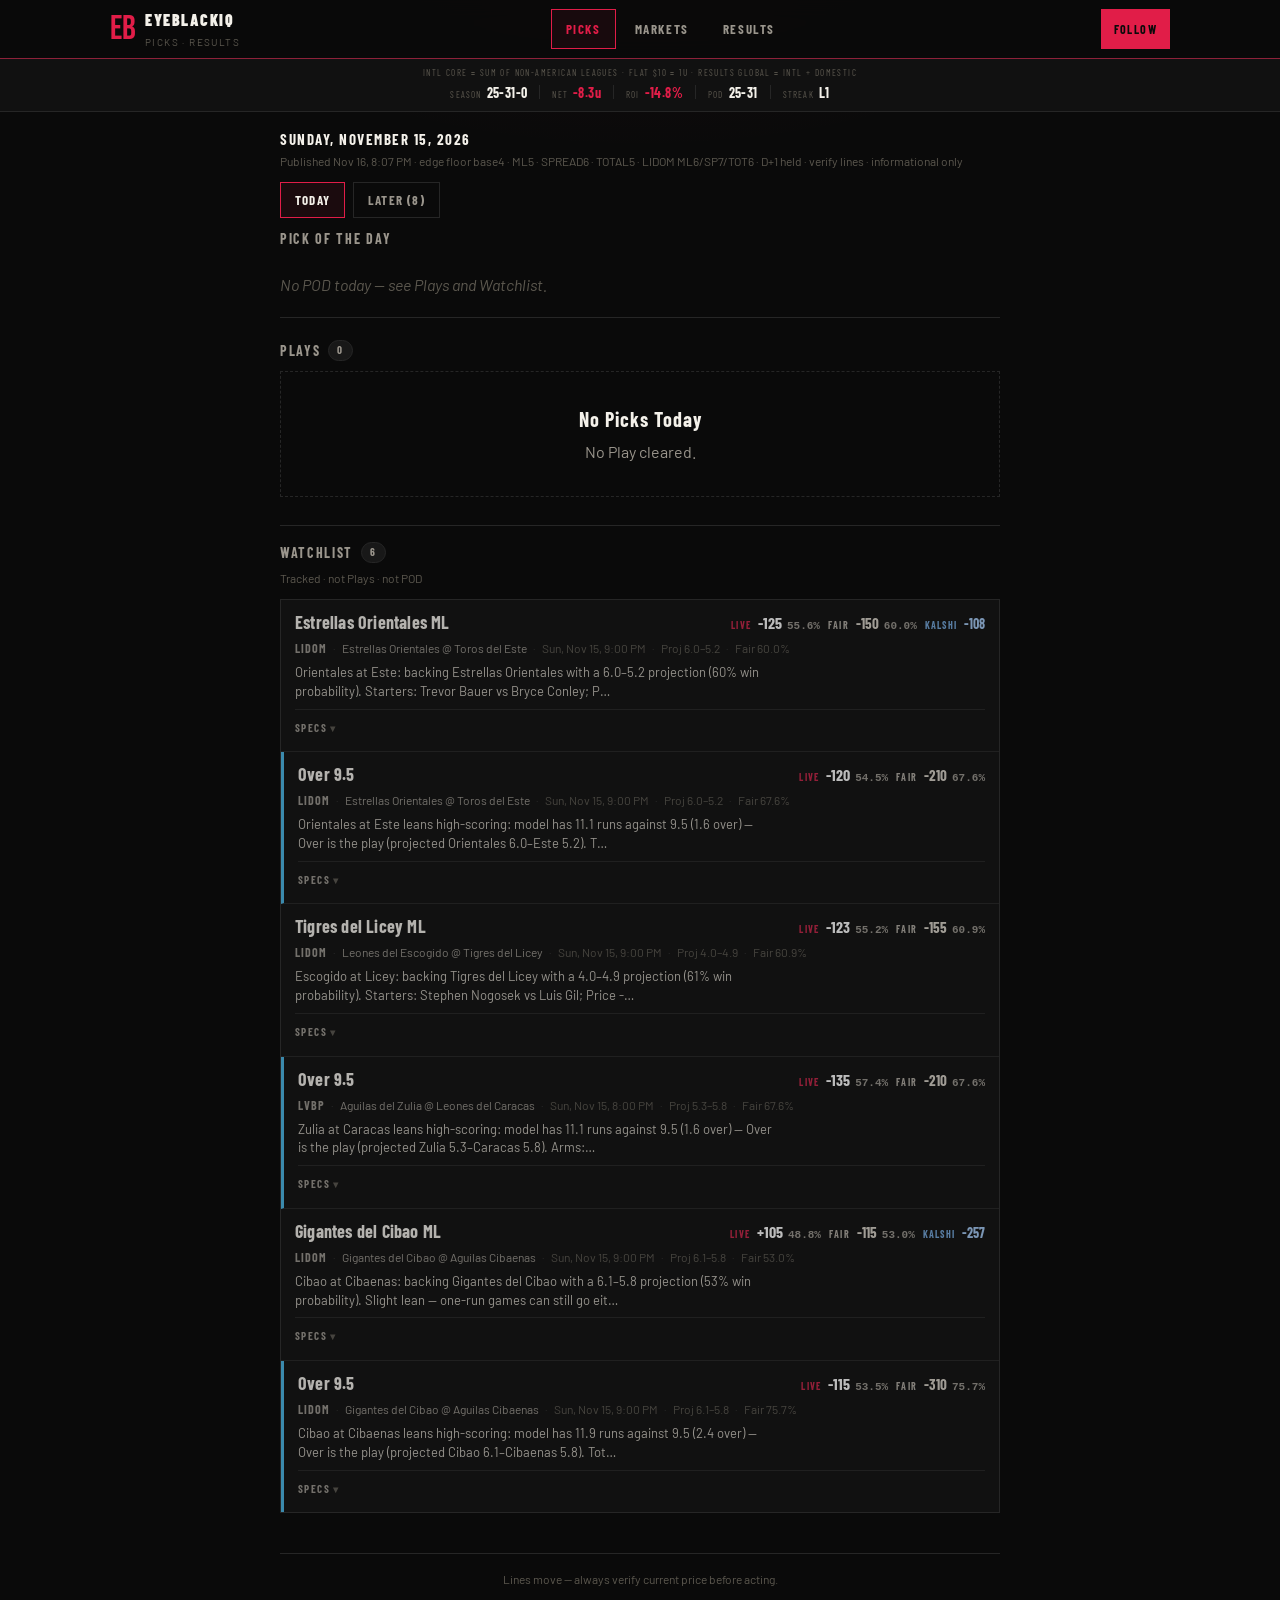
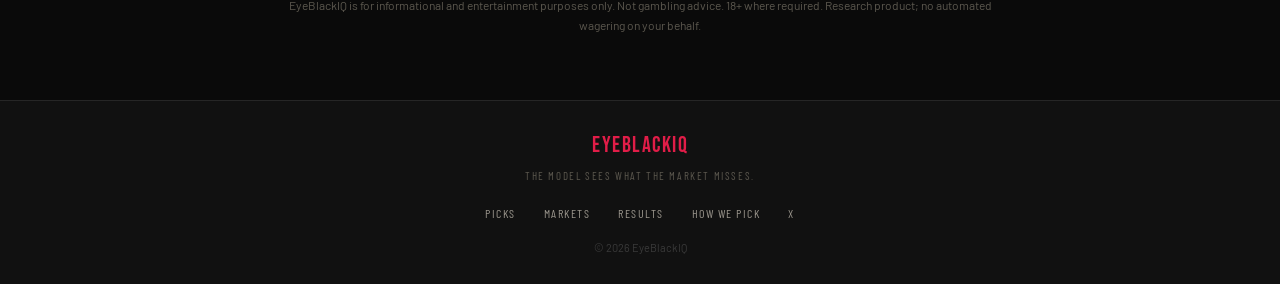
==== commit a4d37624: "docs: Live=Kalshi mid when bookless; AM+% Live/Fair; solid tip times Viewer-local clocks from settle" ====
--- a/docs/index.html
+++ b/docs/index.html
@@ -12,7 +12,7 @@
 <meta name="twitter:card" content="summary">
 <link rel="canonical" href="https://eyeblackiq.com/">
 <link rel="icon" href="favicon.svg" type="image/svg+xml">
-<link rel="stylesheet" href="style.css?v=20261115-live-kalshi">
+<link rel="stylesheet" href="style.css?v=20261116-live-fair">
 <meta name="robots" content="noindex, nofollow, noarchive, nosnippet">
 <link rel="preconnect" href="https://fonts.googleapis.com">
 <link rel="preconnect" href="https://fonts.gstatic.com" crossorigin>
@@ -97,7 +97,7 @@
   <section id="markets-panel" role="tabpanel" aria-labelledby="nav-markets" hidden>
     <section class="picks-section" aria-labelledby="markets-heading">
       <h2 class="section-title" id="markets-heading">Market odds</h2>
-      <p class="section-note" id="markets-note">Live book odds vs model fair vs Kalshi GAME moneyline. Educational — informational only.</p>
+      <p class="section-note" id="markets-note">Live vs Fair — American primary, % secondary. Kalshi-only leagues use Kalshi mid as Live.</p>
       <div class="markets-list" id="markets-grid">
         <p class="empty-state">Loading…</p>
       </div>
@@ -253,9 +253,26 @@
   return cut.slice(0, max - 1).trimEnd() + '…';
 }
 
+function liveAmOf(pick) {
+  return fmtAm(pick.live_am != null ? pick.live_am : pick.book_am)
+    || (pick.price_source === 'kalshi_ml' ? fmtAm(pick.kalshi_am) : null);
+}
+function livePctOf(pick) {
+  if (pick.live_pct != null && pick.live_pct !== '') return Number(pick.live_pct);
+  if (pick.price_source === 'kalshi_ml' && pick.kalshi_implied_pct != null) return Number(pick.kalshi_implied_pct);
+  return null;
+}
+function fairPctOf(pick) {
+  if (pick.fair_pct != null && pick.fair_pct !== '') return Number(pick.fair_pct);
+  const wp = pick.model_wp_pct != null ? pick.model_wp_pct : pick.cover_pct;
+  return wp != null ? Number(wp) : null;
+}
+
 function specsPanel(pick) {
-  const live = fmtAm(pick.book_am);
+  const live = liveAmOf(pick);
   const fair = fmtAm(pick.fair_am);
+  const livePct = livePctOf(pick);
+  const fairPct = fairPctOf(pick);
   const wp = pick.model_wp_pct != null ? pick.model_wp_pct : pick.cover_pct;
   const meta = metaStack(pick);
   const facts = Array.isArray(pick.facts) ? pick.facts.filter(Boolean) : [];
@@ -266,11 +283,12 @@
   if (whenSpec) {
     rows.push(`<div class="spec-row"><span class="spec-k">When</span><span class="spec-v">${esc(whenSpec)}</span></div>`);
   }
-  const kalshi = fmtAm(pick.kalshi_am);
+  const kalshiOnly = pick.price_source === 'kalshi_ml';
+  const kalshi = (!kalshiOnly) ? fmtAm(pick.kalshi_am) : null;
   if (live || fair || kalshi) {
     const oddsBits = [];
-    if (live) oddsBits.push(`Live ${live}`);
-    if (fair) oddsBits.push(`Fair ${fair}`);
+    if (live) oddsBits.push(`Live ${live}${livePct != null && !Number.isNaN(livePct) ? ` (${livePct.toFixed(1)}%)` : ''}${kalshiOnly ? ' · Kalshi mid' : ''}`);
+    if (fair) oddsBits.push(`Fair ${fair}${fairPct != null && !Number.isNaN(fairPct) ? ` (${fairPct.toFixed(1)}%)` : ''}`);
     if (kalshi) oddsBits.push(`Kalshi ${kalshi}`);
     rows.push(`<div class="spec-row"><span class="spec-k">Odds</span><span class="spec-v">${oddsBits.join(' · ')}</span></div>`);
   }
@@ -348,7 +366,7 @@
   if (wp != null) {
     items.push({
       k: 'WP',
-      v: `${Number(wp).toFixed(1)}¢`,
+      v: `${Number(wp).toFixed(1)}%`,
       primary: !(isTotal || hasSides),
     });
   }
@@ -357,16 +375,21 @@
 
 function priceStrip(pick) {
   const fair = fmtAm(pick.fair_am);
-  const live = fmtAm(pick.book_am);
-  const kalshi = fmtAm(pick.kalshi_am);
-  // Always show Live + Fair (— when missing); Kalshi when stamped
+  const live = liveAmOf(pick);
+  const livePct = livePctOf(pick);
+  const fairPct = fairPctOf(pick);
+  const kalshiOnly = pick.price_source === 'kalshi_ml';
+  const kalshi = (!kalshiOnly) ? fmtAm(pick.kalshi_am) : null;
+  // AM primary · % secondary. Kalshi-only: Live is Kalshi mid (no duplicate column).
   const bits = [];
-  bits.push(`<span class="price-live"><span class="price-k">Live</span> ${live || '—'}</span>`);
-  bits.push(`<span class="price-fair"><span class="price-k">Fair</span> ${fair || '—'}</span>`);
+  const liveSub = livePct != null && !Number.isNaN(livePct) ? `<span class="price-pct">${livePct.toFixed(1)}%</span>` : '';
+  const fairSub = fairPct != null && !Number.isNaN(fairPct) ? `<span class="price-pct">${fairPct.toFixed(1)}%</span>` : '';
+  bits.push(`<span class="price-live"><span class="price-k">Live${kalshiOnly ? ' · Kalshi' : ''}</span> ${live || '—'}${liveSub}</span>`);
+  bits.push(`<span class="price-fair"><span class="price-k">Fair</span> ${fair || '—'}${fairSub}</span>`);
   if (kalshi) {
     bits.push(`<span class="price-kalshi"><span class="price-k">Kalshi</span> ${kalshi}</span>`);
   }
-  return `<div class="pick-prices" aria-label="Live, fair, and Kalshi odds">${bits.join('<span class="price-sep" aria-hidden="true">·</span>')}</div>`;
+  return `<div class="pick-prices" aria-label="Live and fair odds">${bits.join('<span class="price-sep" aria-hidden="true">·</span>')}</div>`;
 }
 
 function factsRow(pick, { skip = false } = {}) {
@@ -376,16 +399,38 @@
   return `<div class="pick-facts">${facts.map(f => `<span class="fact-chip">${esc(f)}</span>`).join('')}</div>`;
 }
 
+function parseUtcDate(iso) {
+  if (!iso) return null;
+  let s = String(iso).trim();
+  // Ensure Z / offset so JS does not treat as local wall time
+  if (/^\d{4}-\d{2}-\d{2}T\d{2}:\d{2}/.test(s) && !/[zZ]|[+-]\d{2}:?\d{2}$/.test(s)) {
+    s += 'Z';
+  }
+  const d = new Date(s);
+  return Number.isNaN(d.getTime()) ? null : d;
+}
+
+function viewerYmd(d) {
+  const y = d.getFullYear();
+  const m = String(d.getMonth() + 1).padStart(2, '0');
+  const day = String(d.getDate()).padStart(2, '0');
+  return `${y}-${m}-${day}`;
+}
+
+function pickViewerDate(pick) {
+  const d = parseUtcDate(pick.game_time_utc);
+  if (d) return viewerYmd(d);
+  return String(pick.signal_date || pick.game_date || '').slice(0, 10);
+}
+
 function fmtWhen(pick) {
   // Viewer-local single line when UTC exists; else date · TBD (never invent a clock).
-  if (pick.game_time_utc) {
-    const d = new Date(pick.game_time_utc);
-    if (!Number.isNaN(d.getTime())) {
-      return d.toLocaleString(undefined, {
-        weekday: 'short', month: 'short', day: 'numeric',
-        hour: 'numeric', minute: '2-digit',
-      });
-    }
+  const d = parseUtcDate(pick.game_time_utc);
+  if (d) {
+    return d.toLocaleString(undefined, {
+      weekday: 'short', month: 'short', day: 'numeric',
+      hour: 'numeric', minute: '2-digit',
+    });
   }
   const gd = String(pick.signal_date || pick.game_date || '').slice(0, 10);
   let dateBit = '';
@@ -434,8 +479,11 @@
 
 /** Plays + Watchlist = lean list + click-to-expand Specs (POD stays hero card). */
 function leanListItem(pick, { watch = false, later = false } = {}) {
-  const live = fmtAm(pick.book_am);
+  const live = liveAmOf(pick);
   const fair = fmtAm(pick.fair_am);
+  const livePct = livePctOf(pick);
+  const fairPct = fairPctOf(pick);
+  const kalshiOnly = pick.price_source === 'kalshi_ml';
   const league = pick.league ? String(pick.league) : '';
   const when = fmtWhen(pick);
   const tone = ouTone(pick.side);
@@ -448,19 +496,22 @@
   } else if (pick.proj_total != null) {
     bits.push(`<span class="watch-proj">Proj μ ${Number(pick.proj_total).toFixed(1)}</span>`);
   }
-  const leanWp = pick.model_wp_pct != null ? pick.model_wp_pct : pick.cover_pct;
-  if (leanWp != null) {
-    bits.push(`<span class="watch-wp">WP ${Number(leanWp).toFixed(1)}%</span>`);
-  }
-  const kalshi = fmtAm(pick.kalshi_am);
+  const leanWp = fairPctOf(pick);
+  if (leanWp != null && !Number.isNaN(leanWp)) {
+    bits.push(`<span class="watch-wp">Fair ${leanWp.toFixed(1)}%</span>`);
+  }
+  const kalshi = (!kalshiOnly) ? fmtAm(pick.kalshi_am) : null;
   const ctx = shortBlurb(pick.blurb);
   const specs = specsPanel(pick);
   const noLive = !live;
+  const liveLabel = kalshiOnly ? 'Live · Kalshi' : 'Live';
+  const livePctBit = livePct != null && !Number.isNaN(livePct) ? `<span class="watch-pct">${livePct.toFixed(1)}%</span>` : '';
+  const fairPctBit = fairPct != null && !Number.isNaN(fairPct) ? `<span class="watch-pct">${fairPct.toFixed(1)}%</span>` : '';
   return `
   <li class="watch-item${tone ? ' pick--' + tone : ''}${watch ? ' watch-item--teaser' : ''}${later ? ' watch-item--later' : ''}${noLive ? ' watch-item--nolive' : ''}">
     <div class="watch-main">
       <span class="watch-side">${esc(pick.side) || '—'}</span>
-      <span class="watch-odds" aria-label="Live and fair American odds"><span class="watch-live"><span class="watch-odds-k">Live</span> ${live || '—'}</span><span class="watch-fair"><span class="watch-odds-k">Fair</span> ${fair || '—'}</span>${kalshi ? `<span class="watch-kalshi"><span class="watch-odds-k">Kalshi</span> ${kalshi}</span>` : ''}</span>
+      <span class="watch-odds" aria-label="Live and fair American odds"><span class="watch-live"><span class="watch-odds-k">${liveLabel}</span> ${live || '—'}${livePctBit}</span><span class="watch-fair"><span class="watch-odds-k">Fair</span> ${fair || '—'}${fairPctBit}</span>${kalshi ? `<span class="watch-kalshi"><span class="watch-odds-k">Kalshi</span> ${kalshi}</span>` : ''}</span>
     </div>
     ${bits.length ? `<div class="watch-sub">${bits.join('<span class="watch-dot" aria-hidden="true">·</span>')}</div>` : ''}
     ${ctx ? `<p class="watch-ctx">${esc(ctx)}</p>` : ''}
@@ -471,8 +522,9 @@
 
 let slateMode = 'today'; // today | later
 function isLaterPick(p, today) {
-  const sd = String(p.signal_date || p.game_date || '').slice(0, 10);
-  return !!(sd && today && sd > today);
+  // Viewer-local calendar date of first pitch when UTC known; else signal_date
+  const vd = pickViewerDate(p);
+  return !!(vd && today && vd > today);
 }
 
 function resultsListItem(r, key) {
@@ -541,14 +593,14 @@
 }
 
 function renderPicks() {
-  const today = slipData?.date || '';
+  // Slip stamp day anchors Today/Later; first-pitch viewer-local date when UTC exists.
+  const today = slipData?.date || viewerYmd(new Date());
   const laterMode = slateMode === 'later';
   const allPlays = (slipData?.recommended || []).filter(isPlay);
-  // Today slate: Plays for stamp day only. Later: D+1+ plays if any (usually empty).
   const all = allPlays.filter(p => {
-    const sd = String(p.signal_date || '').slice(0, 10);
-    if (!sd || !today) return !laterMode;
-    return laterMode ? sd > today : sd === today;
+    const vd = pickViewerDate(p);
+    if (!vd || !today) return !laterMode;
+    return laterMode ? vd > today : vd <= today;
   });
   const podsRaw = Array.isArray(slipData?.pod)
     ? slipData.pod
@@ -556,8 +608,8 @@
   const podsToday = (podsRaw.length ? podsRaw : allPlays.filter(p => p.is_pod))
     .filter(isPlay)
     .filter(p => {
-      const sd = String(p.signal_date || '').slice(0, 10);
-      return !sd || !today || sd === today;
+      const vd = pickViewerDate(p);
+      return !vd || !today || vd <= today;
     });
   const pods = laterMode ? [] : podsToday;
   const podKeys = new Set(pods.map(p => `${p.side}|${p.game}|${p.signal_date || ''}`));
@@ -1188,13 +1240,32 @@
   const gapCls = gap == null ? '' : (Number(gap) >= 0 ? 'pos' : 'neg');
   const gapTxt = gap == null ? '—' : `${Number(gap) >= 0 ? '+' : ''}${Number(gap).toFixed(1)} pp`;
   const when = fmtWhen(row);
+  const kalshiOnly = row.price_source === 'kalshi_ml';
   const liveAm = fmtAm(row.live_am != null ? row.live_am : row.book_am) || '—';
   const fairAm = fmtAm(row.fair_am) || '—';
-  const kalshiAm = fmtAm(row.kalshi_am) || '—';
+  const livePct = row.live_pct != null ? row.live_pct
+    : (kalshiOnly ? row.kalshi_implied_pct : row.book_implied_pct);
+  const fairPct = row.fair_pct != null ? row.fair_pct : row.model_fair_pct;
   const mkt = String(row.market || '').toUpperCase();
-  const kalshiSub = row.kalshi_implied_pct != null
-    ? fmtPct(row.kalshi_implied_pct)
-    : (mkt && mkt !== 'ML' ? 'ML only' : '—');
+  // Kalshi-only: Live already is Kalshi mid — 2-col Live/Fair (cleaner)
+  if (kalshiOnly) {
+    return `<article class="market-row market-row--kalshi-only">
+      <div class="market-head">
+        <span class="market-lg">${esc(row.league || '')}</span>
+        <span class="market-game">${esc(row.game || '')}</span>
+        <span class="market-side">${esc(row.side || row.market || '')}</span>
+      </div>
+      ${when ? `<div class="market-when">${esc(when)}</div>` : ''}
+      <div class="market-grid market-grid--2" aria-label="Live Kalshi mid vs Fair">
+        <div class="market-cell market-cell--live"><span class="mk">Live · Kalshi</span><span class="mv">${liveAm}</span><span class="ms">${fmtPct(livePct)}</span></div>
+        <div class="market-cell market-cell--fair"><span class="mk">Fair</span><span class="mv">${fairAm}</span><span class="ms">${fmtPct(fairPct)}</span></div>
+        <div class="market-cell"><span class="mk">Fair−Live</span><span class="mv ${gapCls}">${esc(gapTxt)}</span><span class="ms">edge pp</span></div>
+      </div>
+      ${row.kalshi_note ? `<div class="market-src muted">${esc(row.kalshi_note)}</div>` : ''}
+      <div class="market-src muted">Source · Kalshi mid${row.kalshi_ticker ? ` · ${esc(row.kalshi_ticker)}` : ''}</div>
+    </article>`;
+  }
+  const showKalshi = mkt === 'ML' && (row.kalshi_am != null || row.kalshi_implied_pct != null);
   return `<article class="market-row">
     <div class="market-head">
       <span class="market-lg">${esc(row.league || '')}</span>
@@ -1202,10 +1273,10 @@
       <span class="market-side">${esc(row.side || row.market || '')}</span>
     </div>
     ${when ? `<div class="market-when">${esc(when)}</div>` : ''}
-    <div class="market-grid" aria-label="Live vs Fair vs Kalshi odds">
-      <div class="market-cell market-cell--live"><span class="mk">Live</span><span class="mv">${liveAm}</span><span class="ms">${fmtPct(row.book_implied_pct)}</span></div>
-      <div class="market-cell market-cell--fair"><span class="mk">Fair</span><span class="mv">${fairAm}</span><span class="ms">${fmtPct(row.model_fair_pct)}</span></div>
-      <div class="market-cell market-cell--kalshi"><span class="mk">Kalshi</span><span class="mv">${kalshiAm}</span><span class="ms">${esc(kalshiSub)}</span></div>
+    <div class="market-grid${showKalshi ? '' : ' market-grid--2'}" aria-label="Live vs Fair odds">
+      <div class="market-cell market-cell--live"><span class="mk">Live</span><span class="mv">${liveAm}</span><span class="ms">${fmtPct(livePct)}</span></div>
+      <div class="market-cell market-cell--fair"><span class="mk">Fair</span><span class="mv">${fairAm}</span><span class="ms">${fmtPct(fairPct)}</span></div>
+      ${showKalshi ? `<div class="market-cell market-cell--kalshi"><span class="mk">Kalshi</span><span class="mv">${fmtAm(row.kalshi_am) || '—'}</span><span class="ms">${fmtPct(row.kalshi_implied_pct)}</span></div>` : ''}
       <div class="market-cell"><span class="mk">Fair−Live</span><span class="mv ${gapCls}">${esc(gapTxt)}</span><span class="ms">edge pp</span></div>
     </div>
     ${row.kalshi_note ? `<div class="market-src muted">${esc(row.kalshi_note)}</div>` : ''}
--- a/docs/style.css
+++ b/docs/style.css
@@ -185,6 +185,10 @@
 .watch-live { color: #fff; }
 .watch-fair { color: #d8d2c6; font-size: 15px; font-weight: 700; }
 .watch-kalshi { color: #9ecbff; font-size: 14px; font-weight: 700; }
+.watch-pct {
+  margin-left: 5px; font-size: 11px; font-weight: 600; color: var(--muted);
+  font-family: 'IBM Plex Mono', monospace;
+}
 .watch-odds-k {
   font-size: 10px; font-weight: 700; letter-spacing: 1.2px; text-transform: uppercase;
   color: var(--faint); margin-right: 4px;
@@ -331,6 +335,10 @@
 .price-fair .price-k { color: #b0aaa0; margin-right: 4px; }
 .price-kalshi { color: #9ecbff; font-weight: 700; }
 .price-kalshi .price-k { color: #6aa8e8; margin-right: 4px; }
+.price-pct {
+  margin-left: 6px; font-size: 0.62em; font-weight: 600; color: var(--muted);
+  font-family: 'IBM Plex Mono', monospace; letter-spacing: 0;
+}
 .price-sep { color: var(--faint); font-weight: 400; font-size: 0.75em; opacity: 0.7; }
 .price-caption {
   flex-basis: 100%; font-size: 10px; color: var(--faint);
@@ -787,6 +795,8 @@
   display: grid; grid-template-columns: repeat(4, minmax(0, 1fr)); gap: 8px;
   margin-top: 10px;
 }
+.market-grid--2 { grid-template-columns: repeat(3, minmax(0, 1fr)); }
+.market-row--kalshi-only .market-cell--live .mk { color: #6aa8e8; }
 .market-cell {
   background: var(--surface2); border: 1px solid var(--border); padding: 8px 10px;
 }
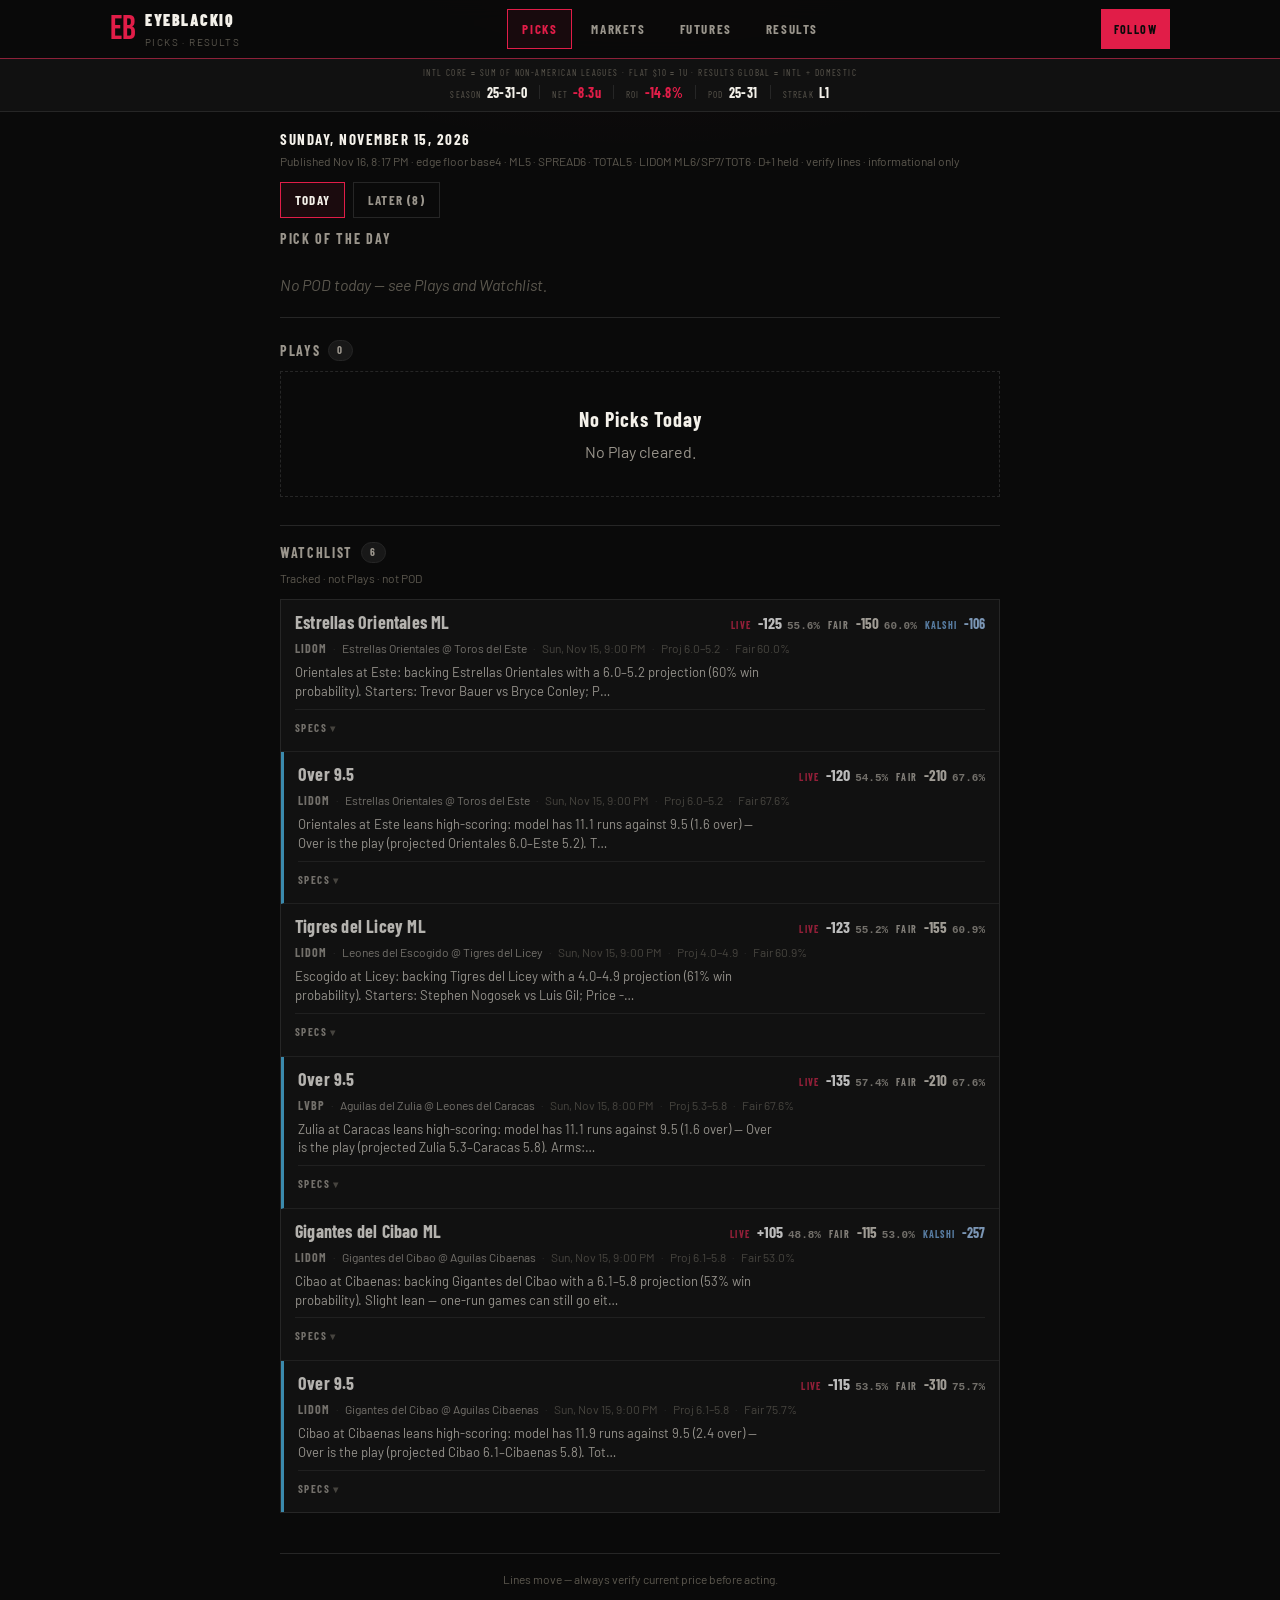
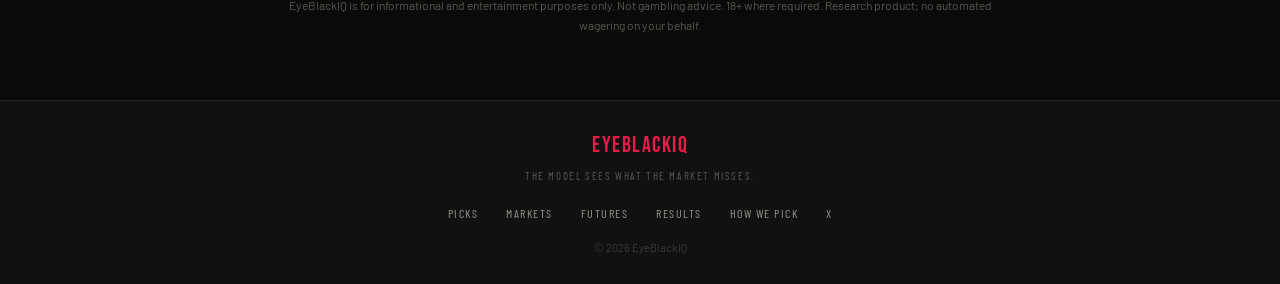
==== commit c9ce60ed: "docs: MLB Futures tab — fair vs Kalshi mid boards World Series / division / pennant from futures eng" ====
--- a/docs/index.html
+++ b/docs/index.html
@@ -12,7 +12,7 @@
 <meta name="twitter:card" content="summary">
 <link rel="canonical" href="https://eyeblackiq.com/">
 <link rel="icon" href="favicon.svg" type="image/svg+xml">
-<link rel="stylesheet" href="style.css?v=20261116-live-fair">
+<link rel="stylesheet" href="style.css?v=20261116-futures">
 <meta name="robots" content="noindex, nofollow, noarchive, nosnippet">
 <link rel="preconnect" href="https://fonts.googleapis.com">
 <link rel="preconnect" href="https://fonts.gstatic.com" crossorigin>
@@ -34,6 +34,7 @@
     <nav class="primary-nav" aria-label="Primary" role="tablist">
       <button type="button" class="nav-tab active" role="tab" aria-selected="true" id="nav-picks" data-tab="PICKS">Picks</button>
       <button type="button" class="nav-tab" role="tab" aria-selected="false" id="nav-markets" data-tab="MARKETS">Markets</button>
+      <button type="button" class="nav-tab" role="tab" aria-selected="false" id="nav-futures" data-tab="FUTURES">Futures</button>
       <button type="button" class="nav-tab" role="tab" aria-selected="false" id="nav-results" data-tab="RESULTS">Results</button>
     </nav>
     <div class="social-links">
@@ -104,6 +105,19 @@
     </section>
   </section>
 
+  <section id="futures-panel" role="tabpanel" aria-labelledby="nav-futures" hidden>
+    <section class="picks-section" aria-labelledby="futures-heading">
+      <h2 class="section-title" id="futures-heading">MLB Futures</h2>
+      <p class="section-note" id="futures-note">Fair = simulation share · Live = Kalshi YES mid when listed · American primary · informational only</p>
+      <div class="chip-row" id="futures-board-tabs" role="group" aria-label="Futures board">
+        <button type="button" class="chip active" data-fboard="ws">World Series</button>
+        <button type="button" class="chip" data-fboard="division">Division</button>
+        <button type="button" class="chip" data-fboard="pennant">Pennant</button>
+      </div>
+      <div id="futures-grid"><p class="empty-state">Loading…</p></div>
+    </section>
+  </section>
+
   <section id="results-section" class="results-section" role="tabpanel" aria-labelledby="nav-results" hidden>
     <div class="results-head">
       <h2 class="section-title">Results <span class="pod-badge" id="results-pod-badge">POD</span></h2>
@@ -199,6 +213,7 @@
     <div class="footer-links">
       <button type="button" class="footer-link" id="footer-picks">Picks</button>
       <button type="button" class="footer-link" id="footer-markets">Markets</button>
+      <button type="button" class="footer-link" id="footer-futures">Futures</button>
       <button type="button" class="footer-link" id="footer-results">Results</button>
       <a href="methodology.html">How we pick</a>
       <a href="https://x.com/EyeBlackIQ" target="_blank" rel="noopener">X</a>
@@ -212,6 +227,8 @@
 
 let slipData = null;
 let day1Data = null;
+let futuresData = null;
+let futuresBoard = 'ws'; // ws | division | pennant
 let activeTab = 'PICKS';
 let resultsSport = 'global';
 let resultsLeague = null; // clickable league filter (null = all in region)
@@ -1299,9 +1316,106 @@
   host.innerHTML = rows.map(marketOddsCard).join('');
 }
 
+function loadFutures() {
+  if (futuresData) return Promise.resolve(futuresData);
+  return fetch('data/futures_board.json?t=' + Date.now())
+    .then(r => r.ok ? r.json() : null)
+    .then(d => { futuresData = d; return d; })
+    .catch(() => null);
+}
+
+function futCents(v) {
+  if (v == null || v === '') return '—';
+  const n = Number(v);
+  if (Number.isNaN(n)) return '—';
+  return `${n.toFixed(1)}¢`;
+}
+function futAm(row) {
+  if (row.fair_am_text) return row.fair_am_text;
+  return fmtAm(row.fair_am) || '—';
+}
+function futLiveAm(row) {
+  if (row.live_am_text) return row.live_am_text;
+  return fmtAm(row.live_am) || '—';
+}
+function futGap(row) {
+  const g = row.fair_minus_live_mid_cents != null ? row.fair_minus_live_mid_cents : row.fair_minus_live_ask_cents;
+  if (g == null) return '—';
+  const n = Number(g);
+  if (Number.isNaN(n)) return '—';
+  return `${n >= 0 ? '+' : ''}${n.toFixed(1)}¢`;
+}
+
+function futuresTable(rows, { showDivision = false } = {}) {
+  if (!rows || !rows.length) return '<p class="empty-state">No rows.</p>';
+  const head = `<thead><tr>
+    <th>Pos</th><th>Team</th>${showDivision ? '<th>Division</th>' : ''}
+    <th>Fair</th><th>Live</th><th>Fair−Live</th><th>Wins</th>
+  </tr></thead>`;
+  const body = rows.map((r, i) => {
+    const fair = `${futAm(r)} <span class="fut-sub">${futCents(r.fair_cents)}</span>`;
+    const live = r.quoted
+      ? `${futLiveAm(r)} <span class="fut-sub">${futCents(r.live_mid_cents)}</span>`
+      : '<span class="fut-unlisted">not listed</span>';
+    const gapCls = r.fair_minus_live_mid_cents == null ? '' : (Number(r.fair_minus_live_mid_cents) >= 0 ? 'pos' : 'neg');
+    return `<tr>
+      <td class="fut-pos">${i + 1}</td>
+      <td class="fut-team">${esc(r.name)}${r.abbr ? ` <span class="fut-abbr">${esc(r.abbr)}</span>` : ''}</td>
+      ${showDivision ? `<td class="fut-div">${esc(r.division || '')}</td>` : ''}
+      <td class="fut-fair">${fair}</td>
+      <td class="fut-live">${live}</td>
+      <td class="fut-gap ${gapCls}">${futGap(r)}</td>
+      <td class="fut-wins">${r.wins_p50 != null ? Number(r.wins_p50).toFixed(0) : '—'}</td>
+    </tr>`;
+  }).join('');
+  return `<div class="fut-wrap"><table class="fut-table">${head}<tbody>${body}</tbody></table></div>`;
+}
+
+function renderFutures() {
+  const host = document.getElementById('futures-grid');
+  const note = document.getElementById('futures-note');
+  if (!host) return;
+  loadFutures().then(d => {
+    if (!d) {
+      host.innerHTML = '<p class="empty-state">Futures board unavailable.</p>';
+      return;
+    }
+    if (note) {
+      const bits = [
+        d.note || '',
+        d.as_of ? `as of ${d.as_of}` : '',
+        d.n_paths ? `${d.n_paths.toLocaleString()} paths` : '',
+        d.checks && d.checks.live_ws_quoted != null ? `WS quotes ${d.checks.live_ws_quoted}` : '',
+      ].filter(Boolean);
+      note.textContent = bits.join(' · ');
+    }
+    document.querySelectorAll('#futures-board-tabs .chip').forEach(b => {
+      b.classList.toggle('active', b.dataset.fboard === futuresBoard);
+    });
+    if (futuresBoard === 'division') {
+      const divisions = d.divisions || {};
+      const order = Object.keys(divisions).sort();
+      host.innerHTML = order.map(div => {
+        return `<h3 class="fut-section">${esc(div)}</h3>${futuresTable(divisions[div])}`;
+      }).join('') || '<p class="empty-state">No division board.</p>';
+      return;
+    }
+    if (futuresBoard === 'pennant') {
+      const pennants = d.pennants || {};
+      const order = Object.keys(pennants).sort();
+      host.innerHTML = order.map(lg => {
+        return `<h3 class="fut-section">${esc(lg)}</h3>${futuresTable(pennants[lg], { showDivision: true })}`;
+      }).join('') || '<p class="empty-state">No pennant board.</p>';
+      return;
+    }
+    host.innerHTML = futuresTable(d.world_series || [], { showDivision: true });
+  });
+}
+
 function showTab(tab, { fromUser = false } = {}) {
   if (tab === 'RESULTS') activeTab = 'RESULTS';
   else if (tab === 'MARKETS') activeTab = 'MARKETS';
+  else if (tab === 'FUTURES') activeTab = 'FUTURES';
   else activeTab = 'PICKS';
   document.querySelectorAll('.nav-tab').forEach(b => {
     const on = b.dataset.tab === activeTab;
@@ -1310,12 +1424,16 @@
   });
   const picks = document.getElementById('picks-panel');
   const markets = document.getElementById('markets-panel');
+  const futures = document.getElementById('futures-panel');
   const results = document.getElementById('results-section');
+  const slate = document.querySelector('.slate-bar');
   if (!fromUser) cleanLandingUrl();
   else if (location.hash || new URL(location.href).searchParams.has('tab')) cleanLandingUrl();
+  if (slate) slate.hidden = activeTab !== 'PICKS';
   if (activeTab === 'RESULTS') {
     if (picks) picks.hidden = true;
     if (markets) markets.hidden = true;
+    if (futures) futures.hidden = true;
     if (results) results.hidden = false;
     loadDay1().then(renderResults).catch(() => {
       const el = document.getElementById('results-list');
@@ -1324,11 +1442,19 @@
   } else if (activeTab === 'MARKETS') {
     if (picks) picks.hidden = true;
     if (results) results.hidden = true;
+    if (futures) futures.hidden = true;
     if (markets) markets.hidden = false;
     renderMarkets();
+  } else if (activeTab === 'FUTURES') {
+    if (picks) picks.hidden = true;
+    if (results) results.hidden = true;
+    if (markets) markets.hidden = true;
+    if (futures) futures.hidden = false;
+    renderFutures();
   } else {
     if (picks) picks.hidden = false;
     if (markets) markets.hidden = true;
+    if (futures) futures.hidden = true;
     if (results) results.hidden = true;
     // Restore Picks-mode record bar labels
     const labels = document.querySelectorAll('#record-bar-content .record-stat .stat-label');
@@ -1348,7 +1474,14 @@
 });
 document.getElementById('footer-picks')?.addEventListener('click', () => showTab('PICKS', { fromUser: true }));
 document.getElementById('footer-markets')?.addEventListener('click', () => showTab('MARKETS', { fromUser: true }));
+document.getElementById('footer-futures')?.addEventListener('click', () => showTab('FUTURES', { fromUser: true }));
 document.getElementById('footer-results')?.addEventListener('click', () => showTab('RESULTS', { fromUser: true }));
+document.querySelectorAll('#futures-board-tabs .chip').forEach(btn => {
+  btn.addEventListener('click', () => {
+    futuresBoard = btn.dataset.fboard || 'ws';
+    renderFutures();
+  });
+});
 document.querySelector('.logo-block')?.addEventListener('click', (e) => {
   // Logo always returns to Picks (same-page SPA)
   if (location.pathname === '/' || /index\.html$/i.test(location.pathname)) {
--- a/docs/style.css
+++ b/docs/style.css
@@ -797,6 +797,39 @@
 }
 .market-grid--2 { grid-template-columns: repeat(3, minmax(0, 1fr)); }
 .market-row--kalshi-only .market-cell--live .mk { color: #6aa8e8; }
+
+/* Futures tab */
+.fut-section {
+  font-family: 'Barlow Condensed', sans-serif; font-size: 15px; font-weight: 700;
+  letter-spacing: 1.2px; text-transform: uppercase; color: var(--muted);
+  margin: 18px 0 8px;
+}
+.fut-wrap { overflow-x: auto; border: 1px solid var(--border); margin-bottom: 12px; }
+.fut-table {
+  width: 100%; border-collapse: collapse; font-size: 14px;
+  font-family: 'Barlow', system-ui, sans-serif;
+}
+.fut-table th {
+  text-align: left; font-family: 'Barlow Condensed', sans-serif; font-size: 11px;
+  letter-spacing: 1.2px; text-transform: uppercase; color: var(--faint);
+  padding: 8px 10px; border-bottom: 1px solid var(--border); background: var(--surface2);
+}
+.fut-table td {
+  padding: 9px 10px; border-bottom: 1px solid var(--border); vertical-align: baseline;
+}
+.fut-table tr:last-child td { border-bottom: none; }
+.fut-pos { color: var(--faint); font-family: 'IBM Plex Mono', monospace; width: 2.5rem; }
+.fut-team { font-weight: 600; color: var(--text); }
+.fut-abbr { color: var(--faint); font-size: 12px; font-weight: 600; margin-left: 4px; }
+.fut-div { color: var(--muted); font-size: 13px; }
+.fut-fair { font-family: 'IBM Plex Mono', monospace; font-weight: 600; white-space: nowrap; }
+.fut-live { font-family: 'IBM Plex Mono', monospace; white-space: nowrap; color: #9ecbff; }
+.fut-sub { display: block; font-size: 11px; color: var(--muted); font-weight: 500; }
+.fut-gap { font-family: 'IBM Plex Mono', monospace; font-size: 13px; }
+.fut-gap.pos { color: var(--win); }
+.fut-gap.neg { color: var(--loss); }
+.fut-wins { font-family: 'IBM Plex Mono', monospace; color: var(--muted); }
+.fut-unlisted { color: var(--faint); font-size: 12px; font-style: italic; }
 .market-cell {
   background: var(--surface2); border: 1px solid var(--border); padding: 8px 10px;
 }
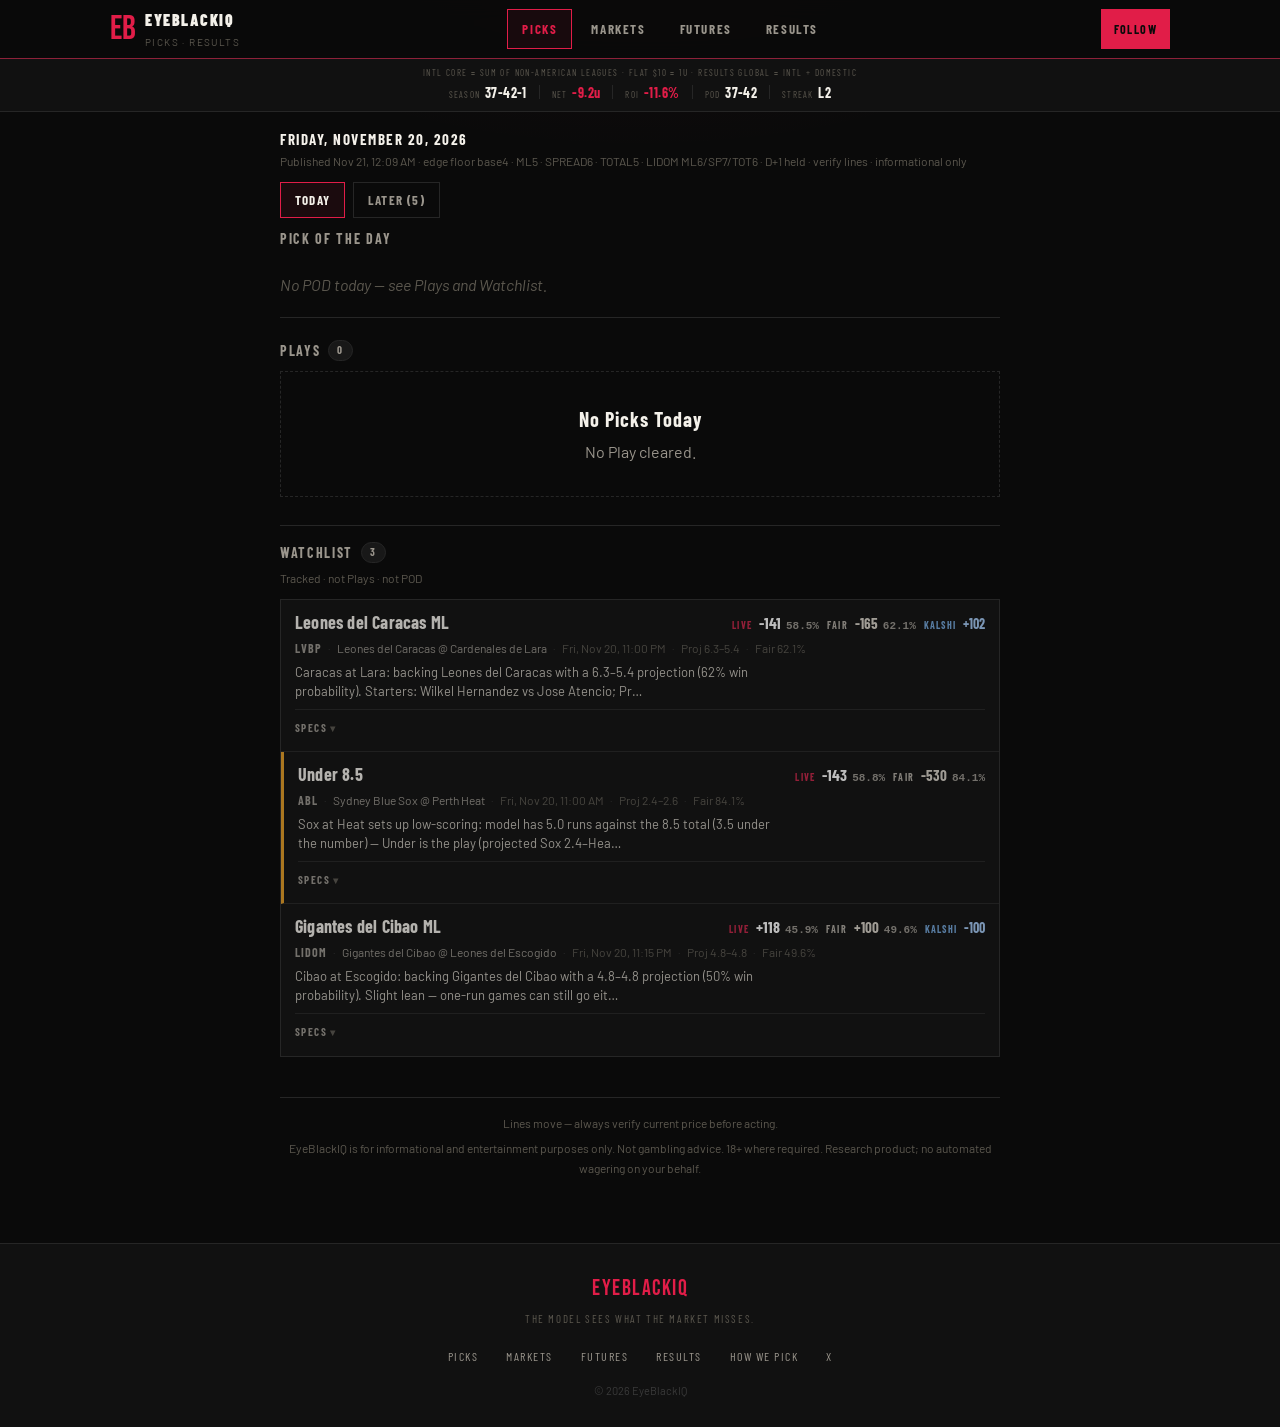
==== commit 0b448621: "docs: EyeBlackIQ winter slip + results" ====
--- a/docs/index.html
+++ b/docs/index.html
@@ -1310,7 +1310,7 @@
     note.textContent = slipData.market_odds_note;
   }
   if (!rows.length) {
-    host.innerHTML = '<p class="empty-state">No market-odds rows today. Kalshi GAME ML posts when listed for LMP · LIDOM · LVBP · LBPRC.</p>';
+    host.innerHTML = '<p class="empty-state">No market-odds rows today. Winter GAME + ABL post Live vs Fair when book or Kalshi mid is listed (LMP · LIDOM · LVBP · LBPRC · ABL).</p>';
     return;
   }
   host.innerHTML = rows.map(marketOddsCard).join('');
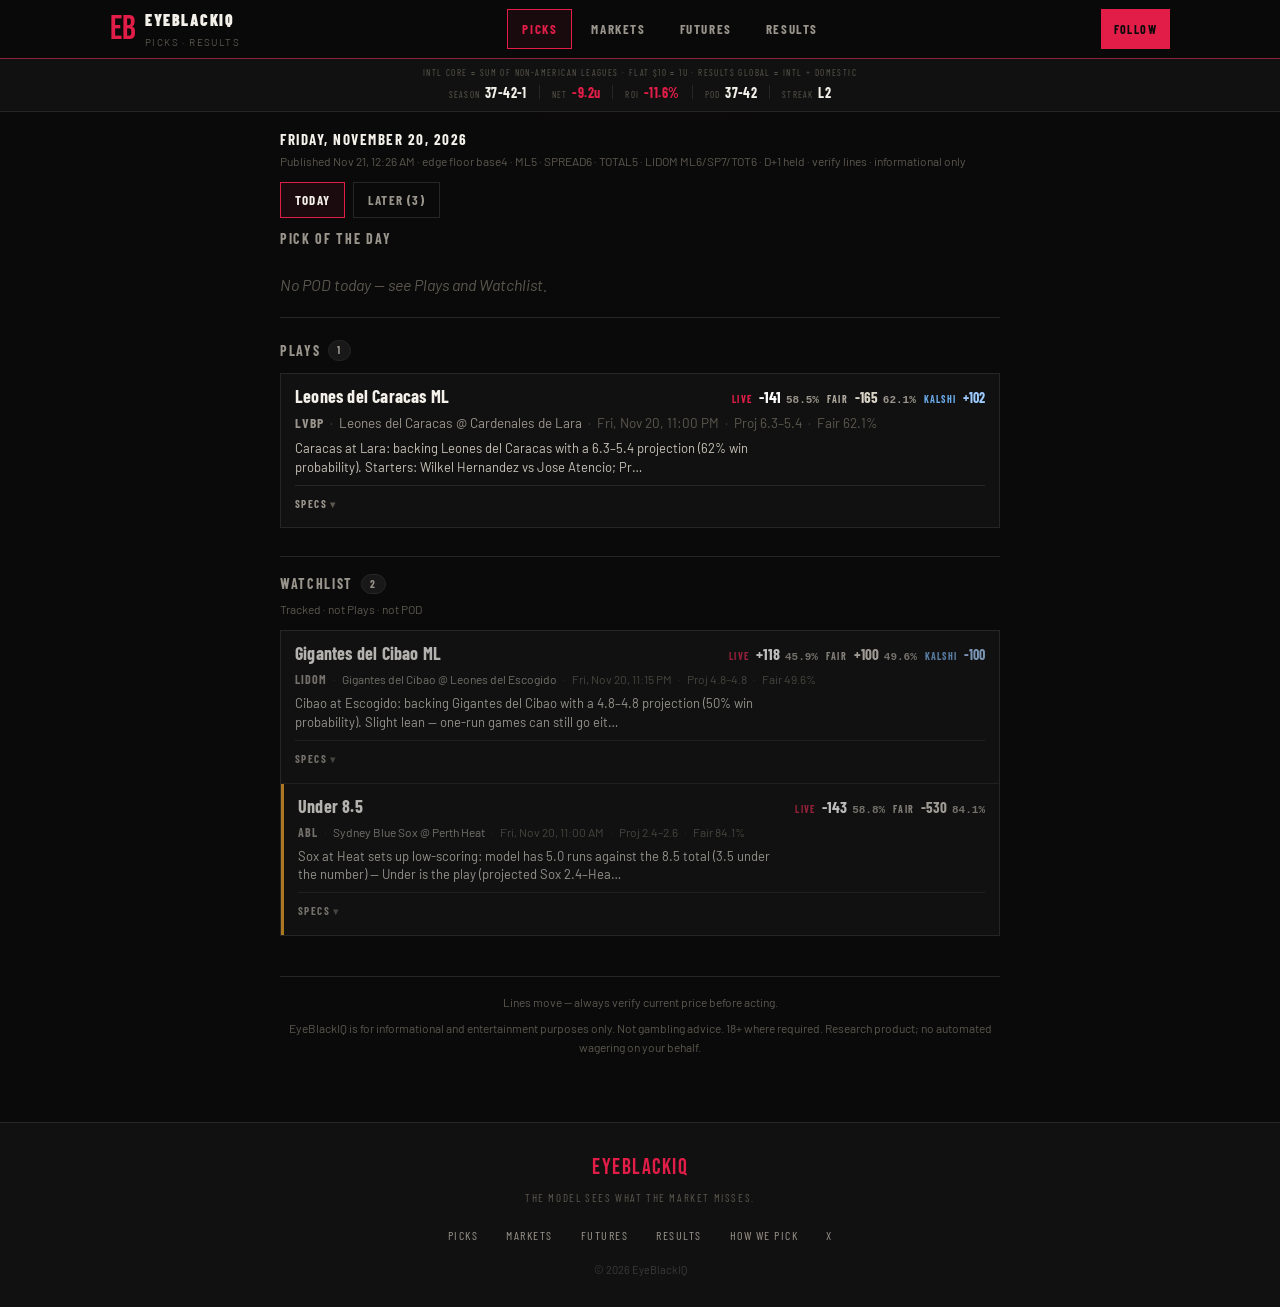
==== commit f1f4cddb: "docs: reinstate POD; Markets exchange-only parsed rows" ====
--- a/docs/index.html
+++ b/docs/index.html
@@ -98,7 +98,7 @@
   <section id="markets-panel" role="tabpanel" aria-labelledby="nav-markets" hidden>
     <section class="picks-section" aria-labelledby="markets-heading">
       <h2 class="section-title" id="markets-heading">Market odds</h2>
-      <p class="section-note" id="markets-note">Live vs Fair — American primary, % secondary. Kalshi-only leagues use Kalshi mid as Live.</p>
+      <p class="section-note" id="markets-note">Kalshi / Polymarket exchanges — Live = mid, Fair = model WP. Unparsed games omitted.</p>
       <div class="markets-list" id="markets-grid">
         <p class="empty-state">Loading…</p>
       </div>
@@ -1305,12 +1305,24 @@
   const host = document.getElementById('markets-grid');
   const note = document.getElementById('markets-note');
   if (!host) return;
-  const rows = (slipData && Array.isArray(slipData.market_odds)) ? slipData.market_odds : [];
+  const allowed = new Set(['kalshi', 'polymarket']);
+  const raw = (slipData && Array.isArray(slipData.market_odds)) ? slipData.market_odds : [];
+  // Exchange platforms only — drop sportsbook / unparsed leftovers
+  const rows = raw.filter((r) => {
+    const ex = String((r && r.exchange) || '').toLowerCase();
+    const src = String((r && r.price_source) || '').toLowerCase();
+    const game = String((r && r.game) || '');
+    const hasLive = r && (r.live_am != null || r.live_pct != null);
+    const hasFair = r && (r.fair_am != null || r.fair_pct != null);
+    const parsed = game.includes(' @ ');
+    return (allowed.has(ex) || src === 'kalshi_ml' || src === 'polymarket')
+      && parsed && hasLive && hasFair;
+  });
   if (note && slipData && slipData.market_odds_note) {
     note.textContent = slipData.market_odds_note;
   }
   if (!rows.length) {
-    host.innerHTML = '<p class="empty-state">No market-odds rows today. Winter GAME + ABL post Live vs Fair when book or Kalshi mid is listed (LMP · LIDOM · LVBP · LBPRC · ABL).</p>';
+    host.innerHTML = '<p class="empty-state">No exchange markets today. Kalshi / Polymarket GAME ML posts when Live mid and Fair WP both parse.</p>';
     return;
   }
   host.innerHTML = rows.map(marketOddsCard).join('');
